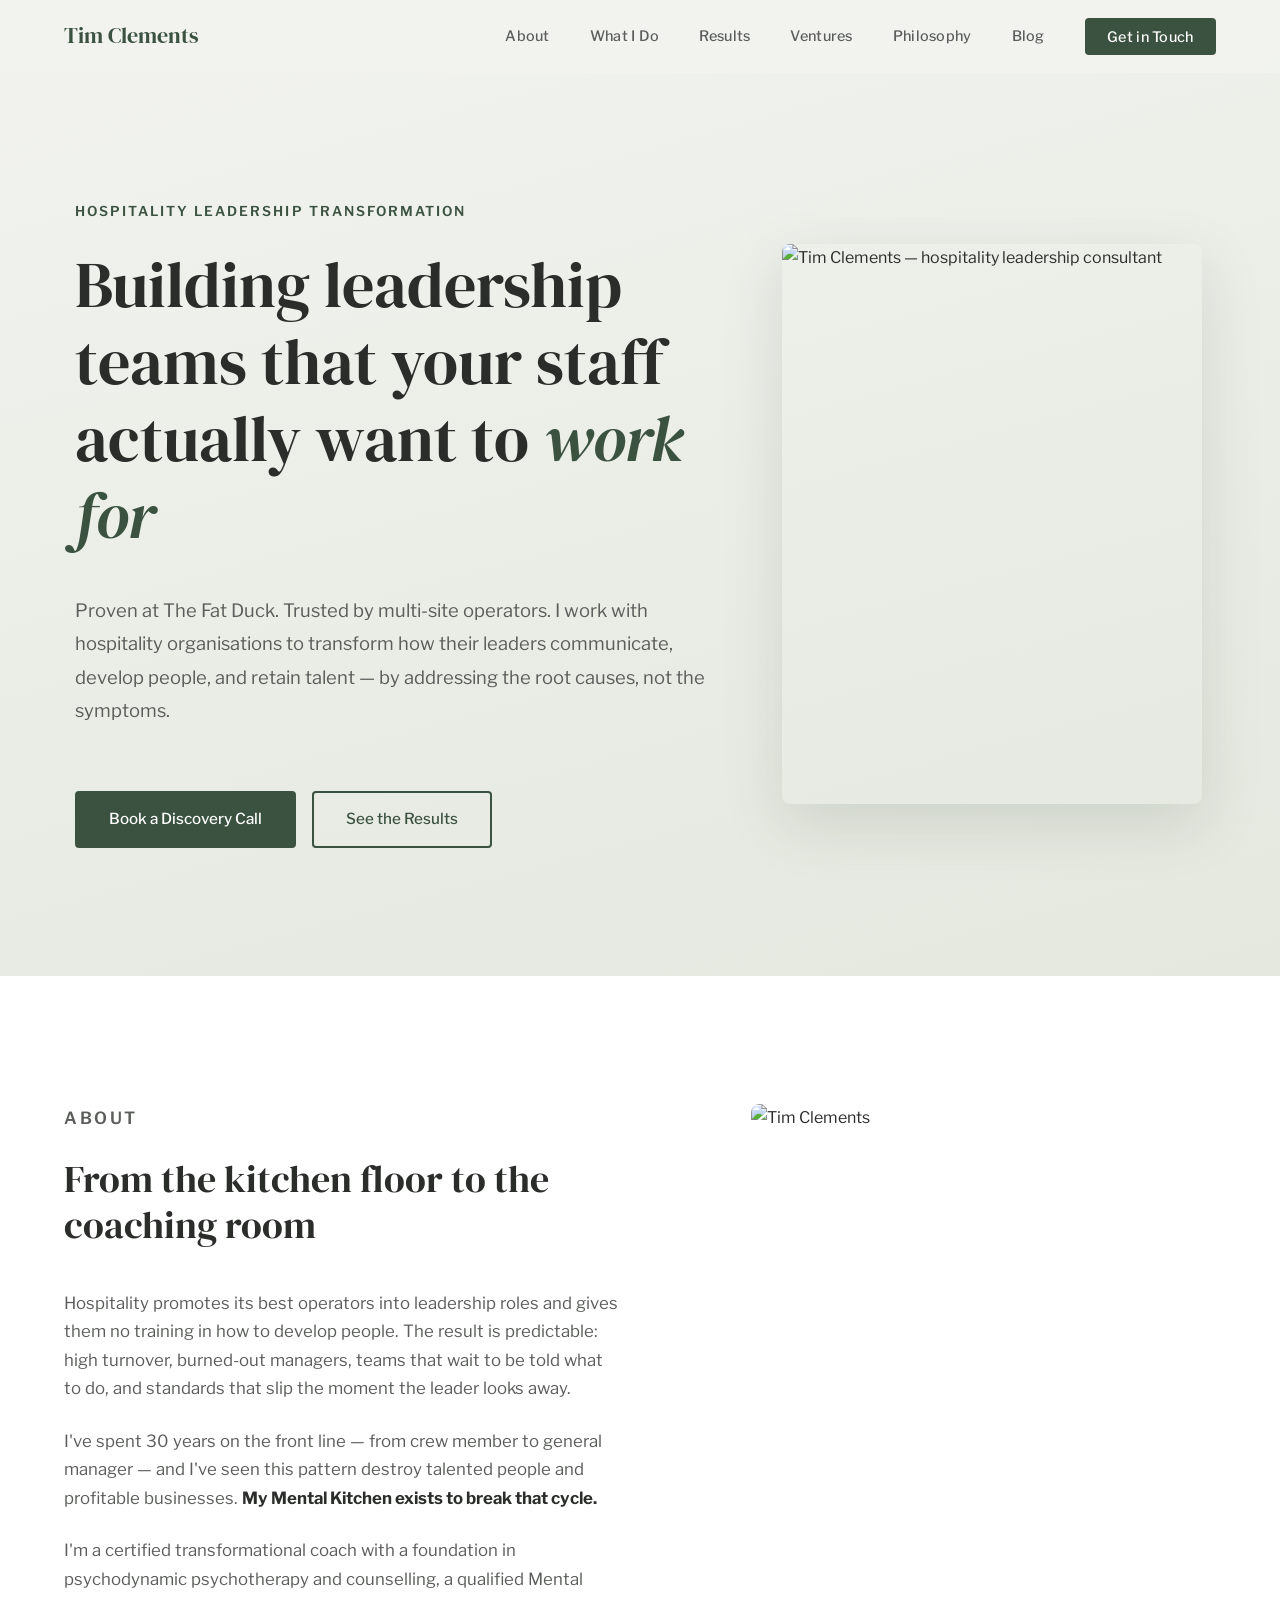
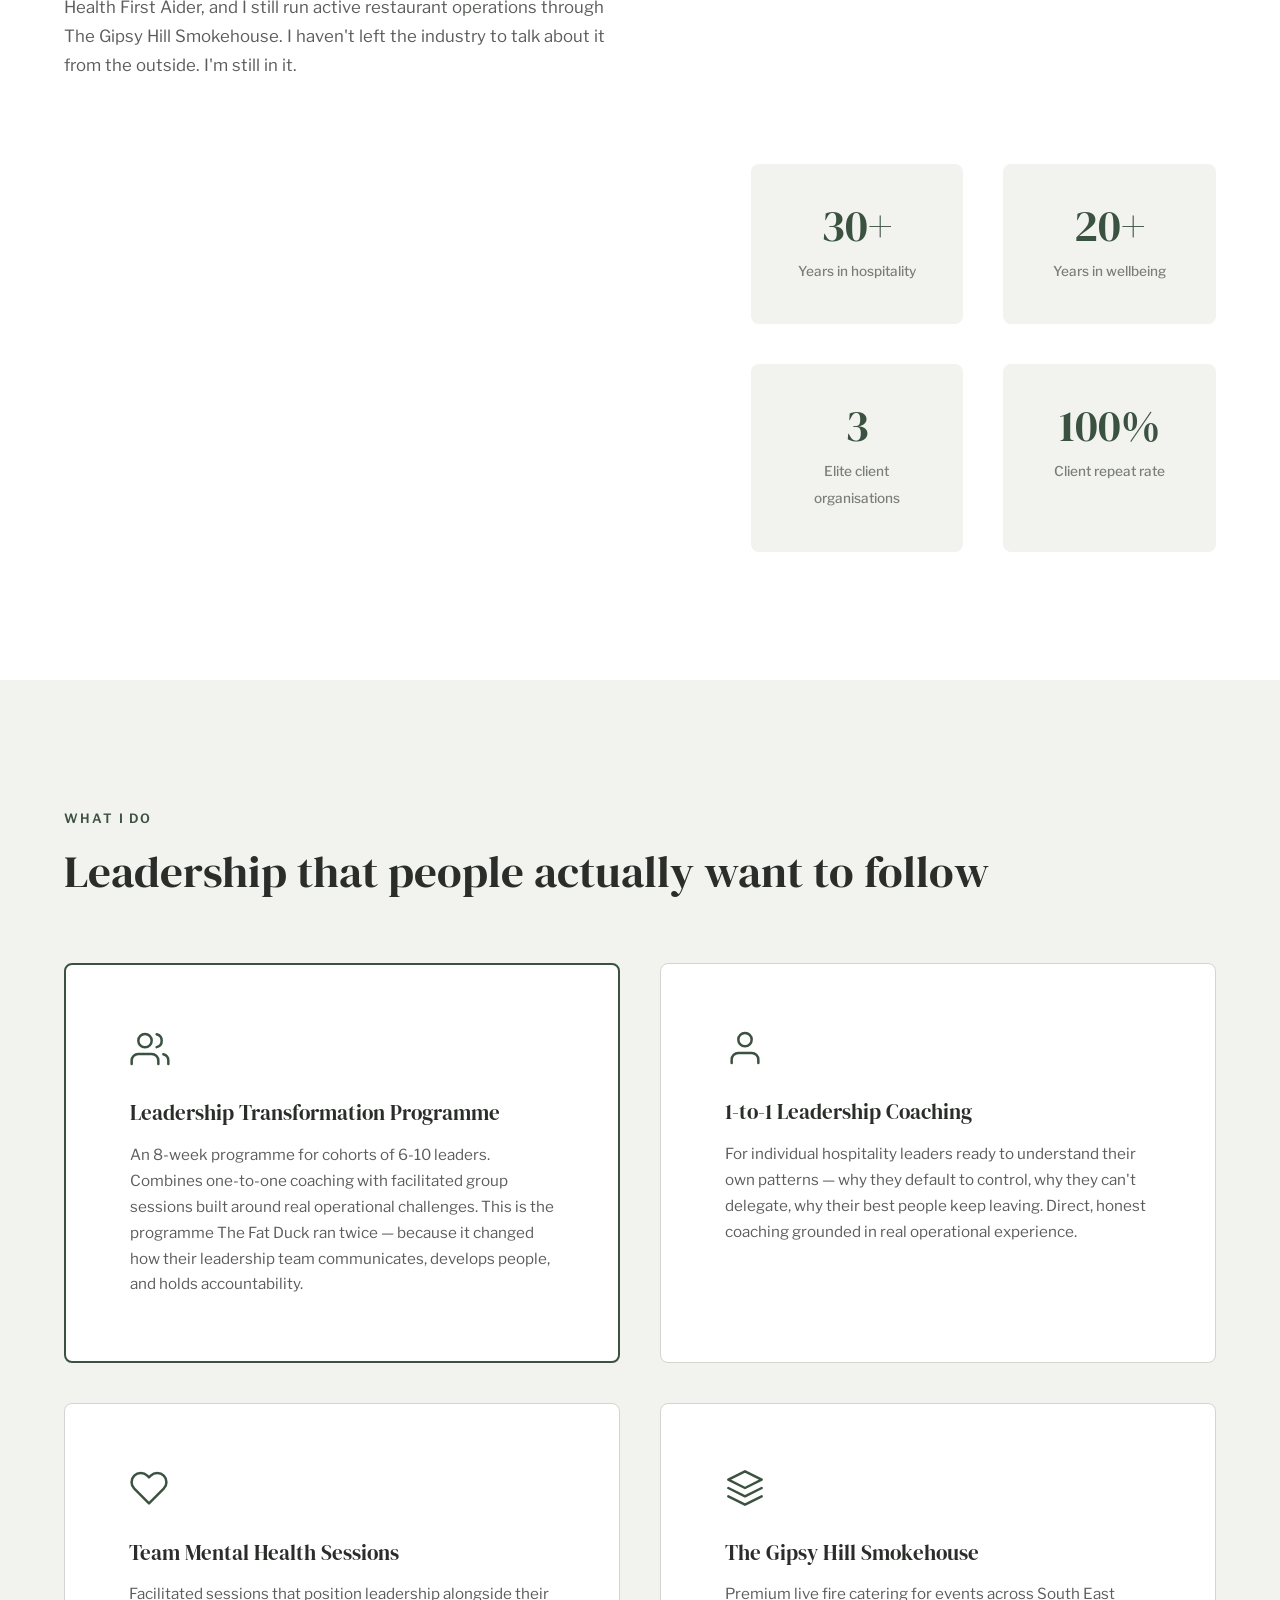
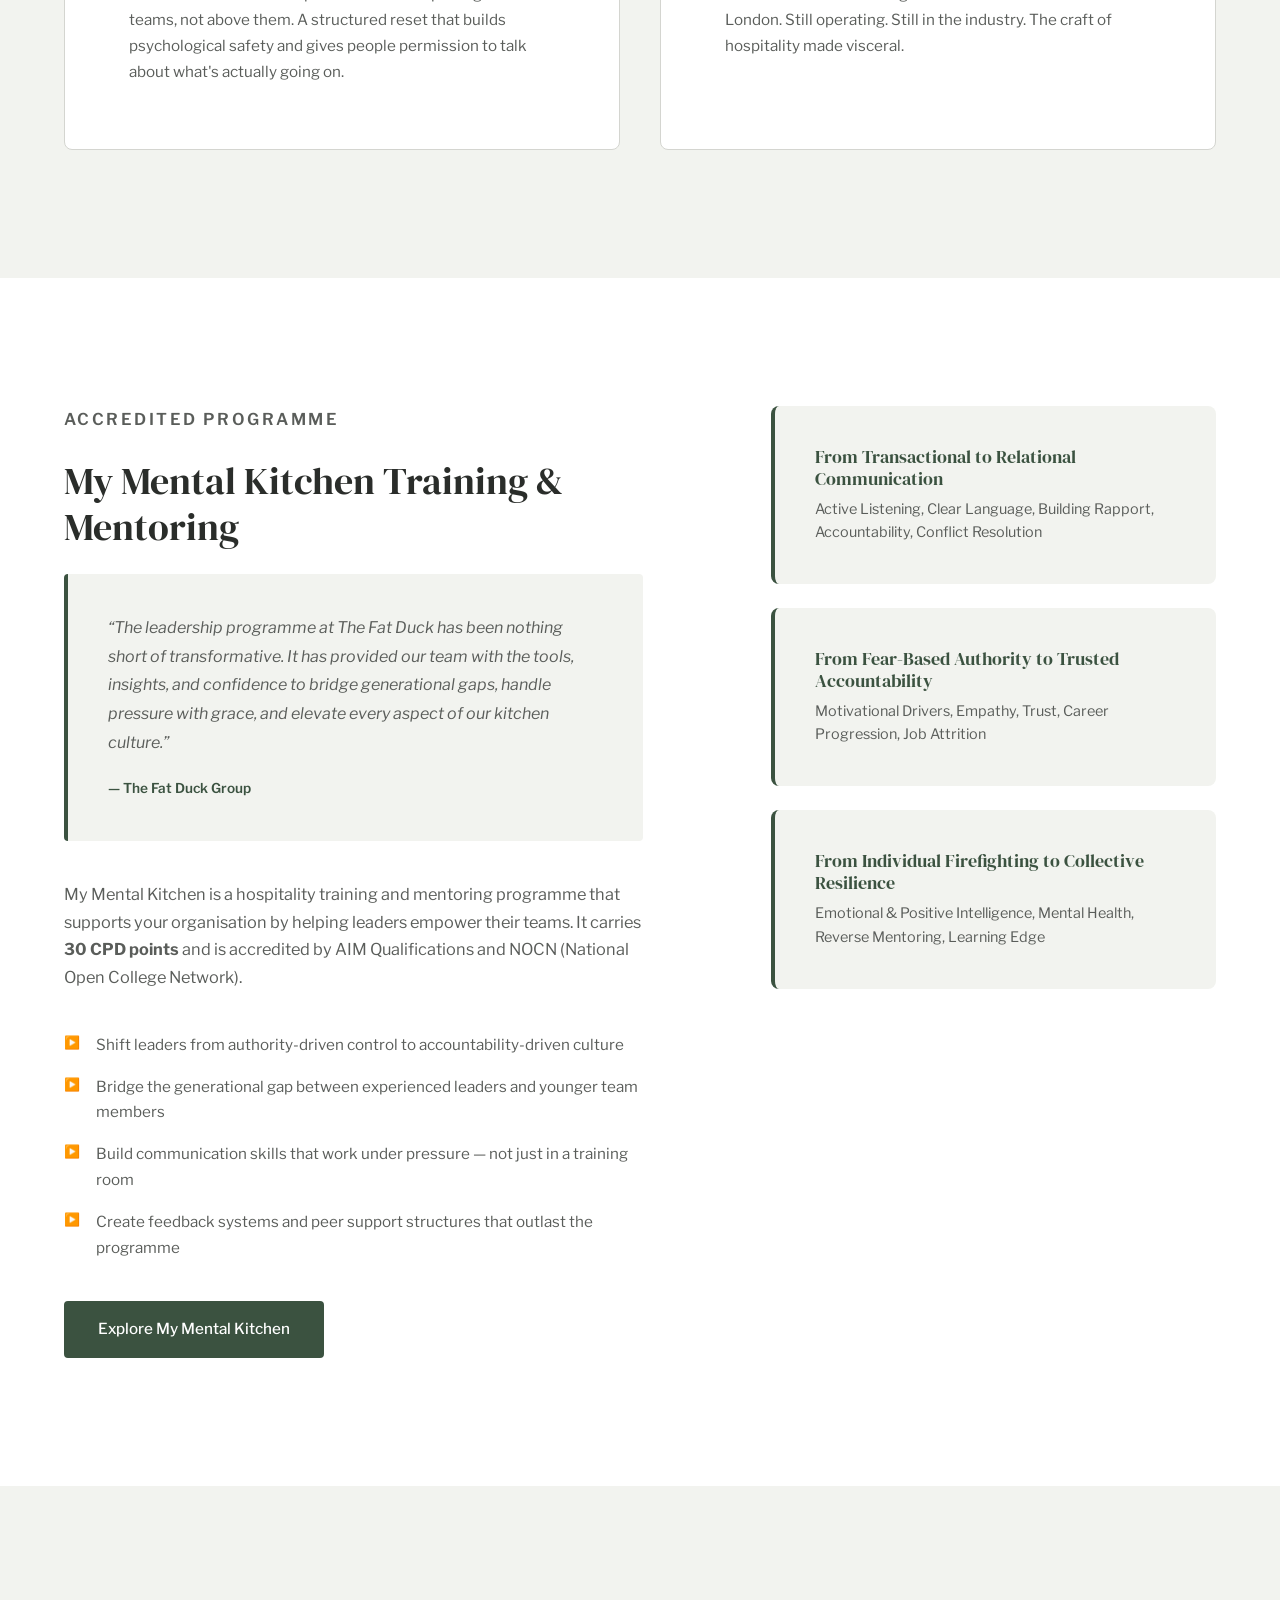
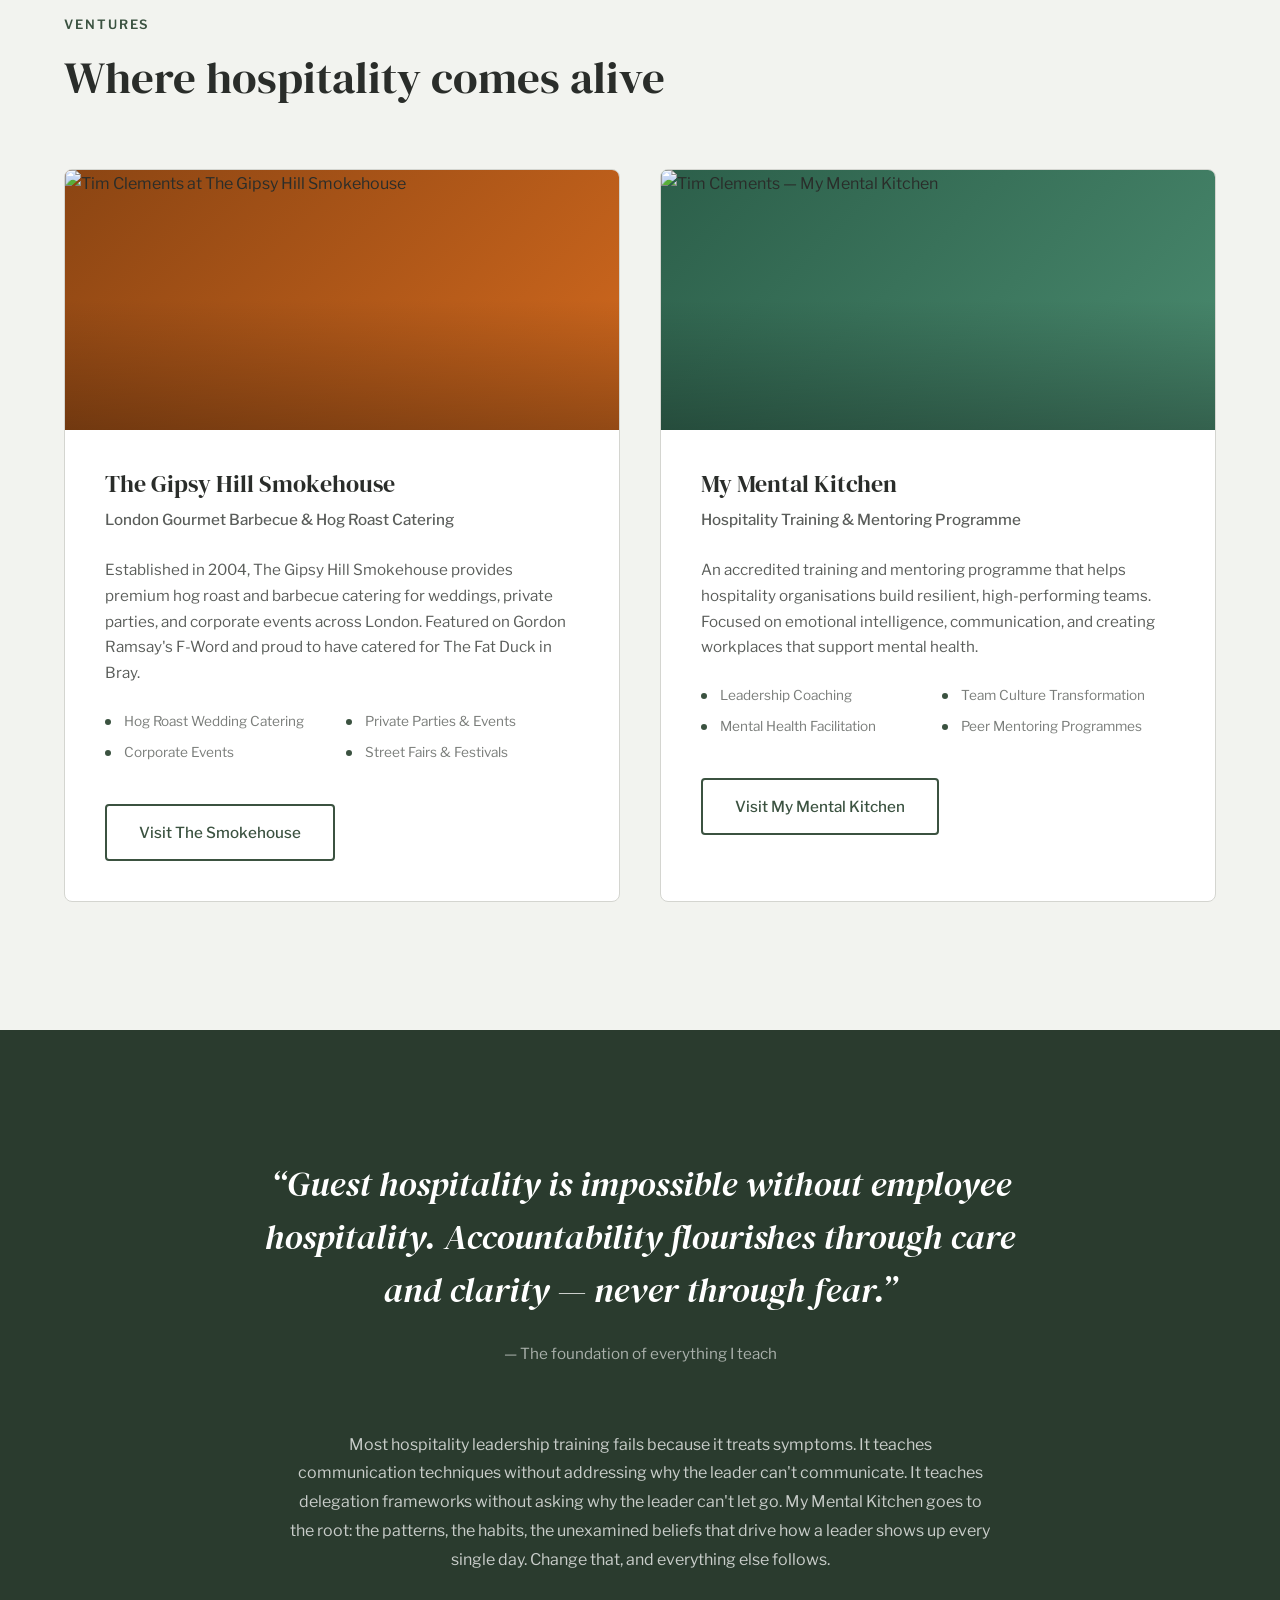
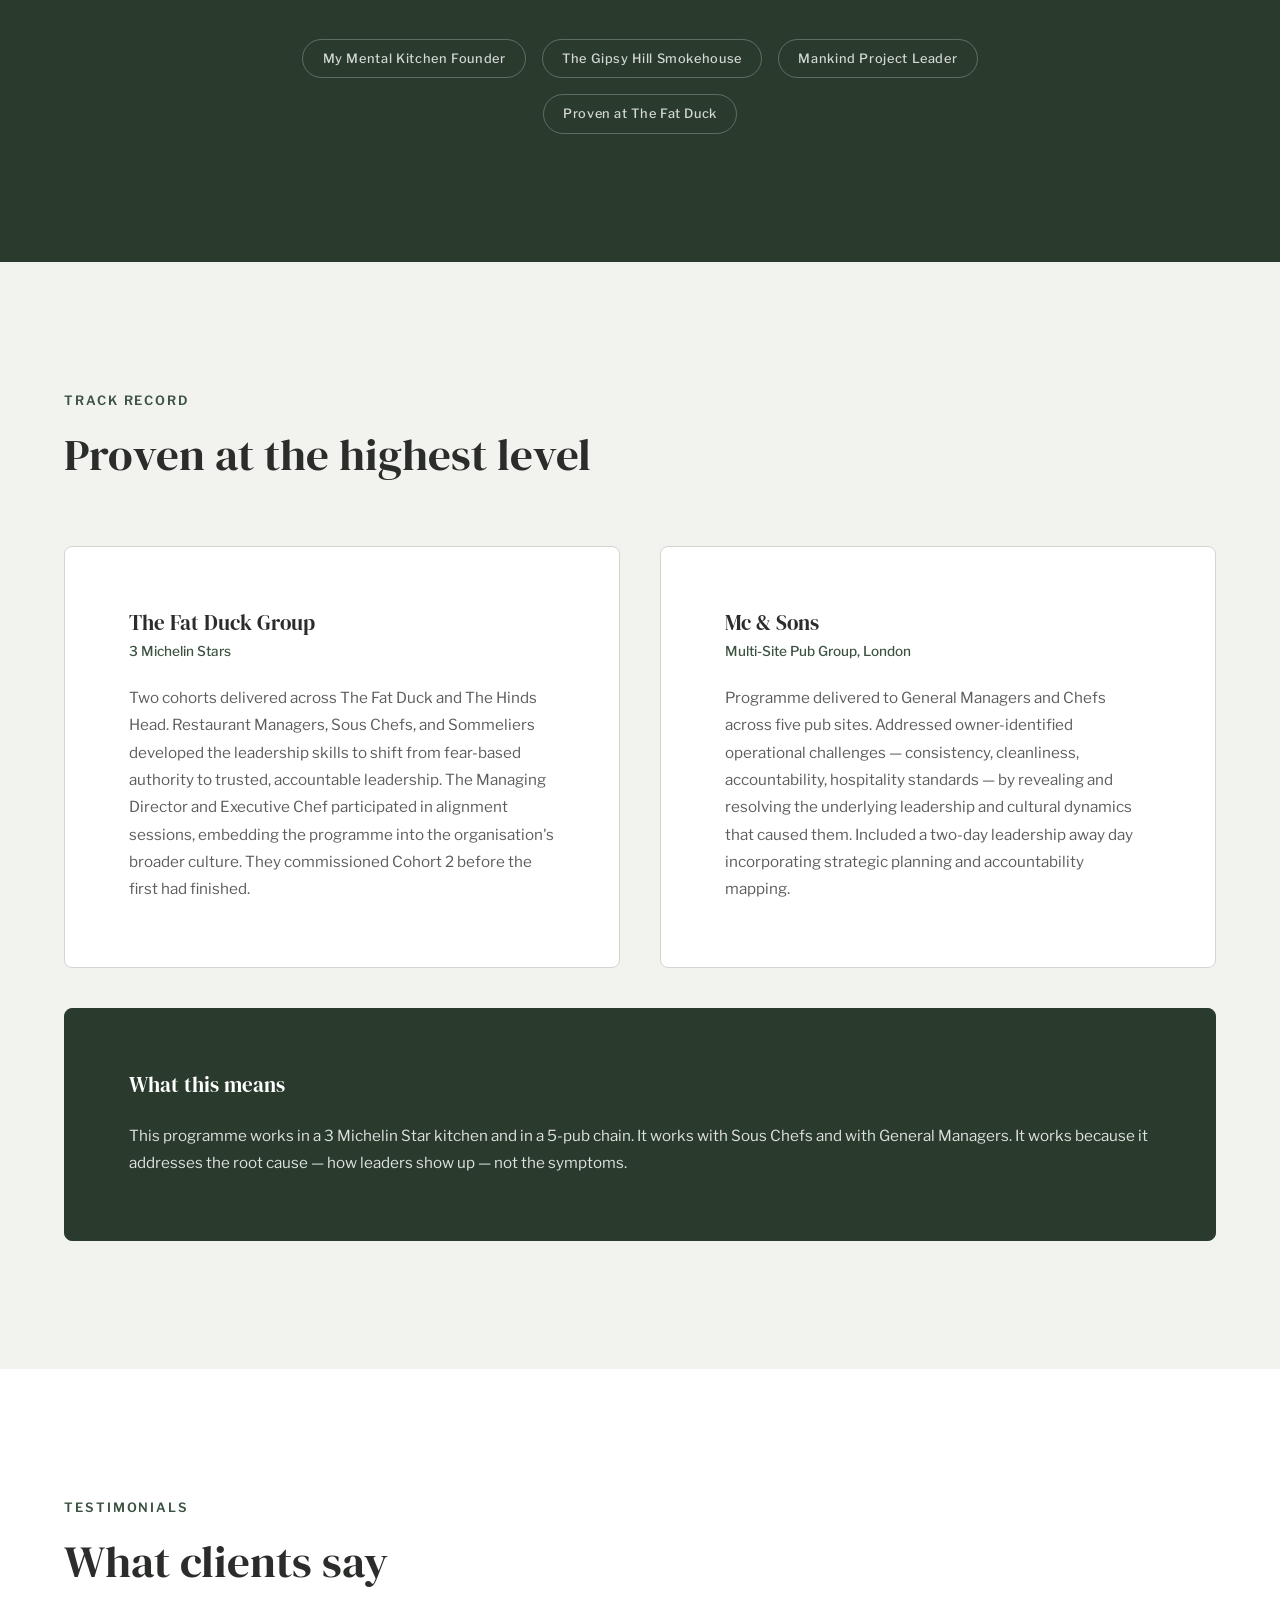
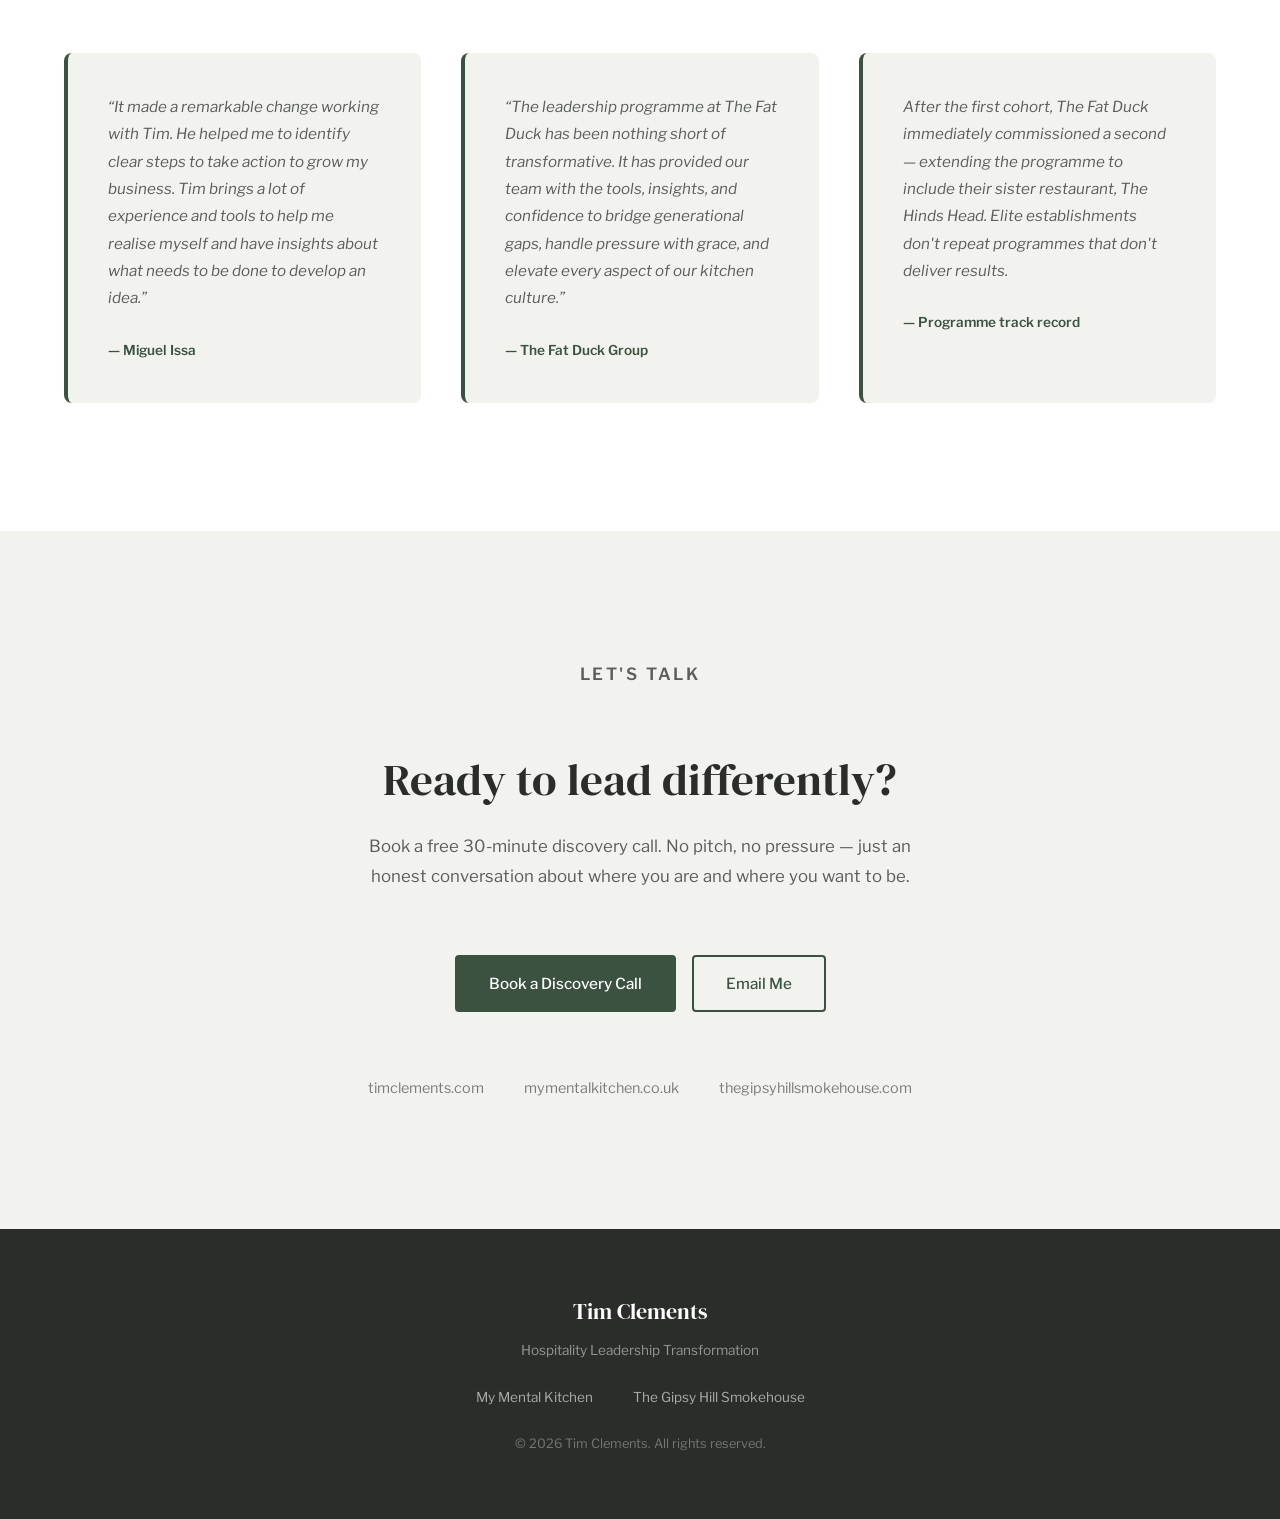
==== index.html @ 14ccbcd1 "Add image integration across hero, about, and venture sections - Hero: Split layout with Tim's chef " ====
<!DOCTYPE html>
<html lang="en">
<head>
    <meta charset="UTF-8">
    <meta name="viewport" content="width=device-width, initial-scale=1.0">
    <title>Tim Clements — Hospitality Leadership Transformation</title>
    <meta name="description" content="Hospitality leadership transformation proven at The Fat Duck (3 Michelin Stars) and multi-site pub operations. Tim Clements helps hospitality organisations build leadership teams that retain talent and elevate performance.">
    <meta property="og:title" content="Tim Clements — Hospitality Leadership Transformation">
    <meta property="og:description" content="Hospitality leadership transformation proven at The Fat Duck (3 Michelin Stars) and multi-site pub operations. Tim Clements helps hospitality organisations build leadership teams that retain talent and elevate performance.">
    <meta property="og:type" content="website">
    <link rel="preconnect" href="https://fonts.googleapis.com">
    <link rel="preconnect" href="https://fonts.gstatic.com" crossorigin>
    <link href="https://fonts.googleapis.com/css2?family=DM+Serif+Display:ital@0;1&family=Libre+Franklin:wght@300;400;500;600;700&display=swap" rel="stylesheet">
    <link rel="stylesheet" href="styles.css">
</head>
<body>

    <!-- Navigation -->
    <nav class="nav" id="nav">
        <div class="nav-container">
            <a href="#" class="nav-logo">Tim Clements</a>
            <button class="nav-toggle" id="nav-toggle" aria-label="Toggle navigation">
                <span></span>
                <span></span>
                <span></span>
            </button>
            <ul class="nav-menu" id="nav-menu">
                <li><a href="#about" class="nav-link">About</a></li>
                <li><a href="#services" class="nav-link">What I Do</a></li>
                <li><a href="#results" class="nav-link">Results</a></li>
                <li><a href="#ventures" class="nav-link">Ventures</a></li>
                <li><a href="#philosophy" class="nav-link">Philosophy</a></li>
                <li><a href="blog.html" class="nav-link">Blog</a></li>
                <li><a href="#contact" class="nav-link nav-cta">Get in Touch</a></li>
            </ul>
        </div>
    </nav>

    <!-- Hero Section -->
    <section class="hero" id="hero">
        <div class="hero-split">
            <div class="hero-container">
                <p class="hero-label">Hospitality Leadership Transformation</p>
                <h1 class="hero-title">Building leadership teams that your staff actually want to <em>work for</em></h1>
                <p class="hero-subtitle">Proven at The Fat Duck. Trusted by multi-site operators. I work with hospitality organisations to transform how their leaders communicate, develop people, and retain talent &mdash; by addressing the root causes, not the symptoms.</p>
                <div class="hero-actions">
                    <a href="https://calendly.com/timclements/30min-1" class="btn btn-primary" target="_blank" rel="noopener">Book a Discovery Call</a>
                    <a href="#results" class="btn btn-secondary">See the Results</a>
                </div>
            </div>
            <div class="hero-image">
                <img src="images/tim-chef.jpg" alt="Tim Clements — hospitality leadership consultant" loading="eager">
            </div>
        </div>
    </section>

    <!-- About Section -->
    <section class="section about" id="about">
        <div class="container">
            <div class="about-grid">
                <div class="about-content">
                    <p class="section-label">About</p>
                    <h2>From the kitchen floor to the coaching room</h2>
                    <p>Hospitality promotes its best operators into leadership roles and gives them no training in how to develop people. The result is predictable: high turnover, burned-out managers, teams that wait to be told what to do, and standards that slip the moment the leader looks away.</p>
                    <p>I've spent 30 years on the front line &mdash; from crew member to general manager &mdash; and I've seen this pattern destroy talented people and profitable businesses. <strong>My Mental Kitchen exists to break that cycle.</strong></p>
                    <p>I'm a certified transformational coach with a foundation in psychodynamic psychotherapy and counselling, a qualified Mental Health First Aider, and I still run active restaurant operations through The Gipsy Hill Smokehouse. I haven't left the industry to talk about it from the outside. I'm still in it.</p>
                </div>
                <div class="about-sidebar">
                    <div class="about-portrait">
                        <img src="images/tim-headshot-bw.jpg" alt="Tim Clements" loading="lazy">
                    </div>
                    <div class="about-stats">
                    <div class="stat">
                        <span class="stat-number">30+</span>
                        <span class="stat-label">Years in hospitality</span>
                    </div>
                    <div class="stat">
                        <span class="stat-number">20+</span>
                        <span class="stat-label">Years in wellbeing</span>
                    </div>
                    <div class="stat">
                        <span class="stat-number">3</span>
                        <span class="stat-label">Elite client organisations</span>
                    </div>
                    <div class="stat">
                        <span class="stat-number">100%</span>
                        <span class="stat-label">Client repeat rate</span>
                    </div>
                    </div>
                </div>
            </div>
        </div>
    </section>

    <!-- Services Section -->
    <section class="section services" id="services">
        <div class="container">
            <p class="section-label">What I Do</p>
            <h2 class="section-title">Leadership that people actually want to follow</h2>
            <div class="services-grid">
                <div class="service-card service-card-primary">
                    <div class="service-icon">
                        <svg width="40" height="40" viewBox="0 0 24 24" fill="none" stroke="currentColor" stroke-width="1.5" stroke-linecap="round" stroke-linejoin="round">
                            <path d="M17 21v-2a4 4 0 0 0-4-4H5a4 4 0 0 0-4 4v2"/>
                            <circle cx="9" cy="7" r="4"/>
                            <path d="M23 21v-2a4 4 0 0 0-3-3.87"/>
                            <path d="M16 3.13a4 4 0 0 1 0 7.75"/>
                        </svg>
                    </div>
                    <h3>Leadership Transformation Programme</h3>
                    <p>An 8-week programme for cohorts of 6-10 leaders. Combines one-to-one coaching with facilitated group sessions built around real operational challenges. This is the programme The Fat Duck ran twice &mdash; because it changed how their leadership team communicates, develops people, and holds accountability.</p>
                </div>
                <div class="service-card">
                    <div class="service-icon">
                        <svg width="40" height="40" viewBox="0 0 24 24" fill="none" stroke="currentColor" stroke-width="1.5" stroke-linecap="round" stroke-linejoin="round">
                            <path d="M20 21v-2a4 4 0 0 0-4-4H8a4 4 0 0 0-4 4v2"/>
                            <circle cx="12" cy="7" r="4"/>
                        </svg>
                    </div>
                    <h3>1-to-1 Leadership Coaching</h3>
                    <p>For individual hospitality leaders ready to understand their own patterns &mdash; why they default to control, why they can't delegate, why their best people keep leaving. Direct, honest coaching grounded in real operational experience.</p>
                </div>
                <a href="https://team-mental-health.mymentalkitchen.com/my-mental-kitchen" class="service-card service-card-link" target="_blank" rel="noopener">
                    <div class="service-icon">
                        <svg width="40" height="40" viewBox="0 0 24 24" fill="none" stroke="currentColor" stroke-width="1.5" stroke-linecap="round" stroke-linejoin="round">
                            <path d="M20.84 4.61a5.5 5.5 0 0 0-7.78 0L12 5.67l-1.06-1.06a5.5 5.5 0 0 0-7.78 7.78l1.06 1.06L12 21.23l7.78-7.78 1.06-1.06a5.5 5.5 0 0 0 0-7.78z"/>
                        </svg>
                    </div>
                    <h3>Team Mental Health Sessions</h3>
                    <p>Facilitated sessions that position leadership alongside their teams, not above them. A structured reset that builds psychological safety and gives people permission to talk about what's actually going on.</p>
                </a>
                <a href="https://www.thegipsyhillsmokehouse.com" class="service-card service-card-link" target="_blank" rel="noopener">
                    <div class="service-icon">
                        <svg width="40" height="40" viewBox="0 0 24 24" fill="none" stroke="currentColor" stroke-width="1.5" stroke-linecap="round" stroke-linejoin="round">
                            <path d="M12 2L2 7l10 5 10-5-10-5z"/>
                            <path d="M2 17l10 5 10-5"/>
                            <path d="M2 12l10 5 10-5"/>
                        </svg>
                    </div>
                    <h3>The Gipsy Hill Smokehouse</h3>
                    <p>Premium live fire catering for events across South East London. Still operating. Still in the industry. The craft of hospitality made visceral.</p>
                </a>
            </div>
        </div>
    </section>

    <!-- MMK Programme Section -->
    <section class="section mmk" id="mmk">
        <div class="container">
            <div class="mmk-grid">
                <div class="mmk-content">
                    <p class="section-label">Accredited Programme</p>
                    <h2>My Mental Kitchen Training &amp; Mentoring</h2>
                    <blockquote class="mmk-quote">
                        <p>&ldquo;The leadership programme at The Fat Duck has been nothing short of transformative. It has provided our team with the tools, insights, and confidence to bridge generational gaps, handle pressure with grace, and elevate every aspect of our kitchen culture.&rdquo;</p>
                        <cite>&mdash; The Fat Duck Group</cite>
                    </blockquote>
                    <p>My Mental Kitchen is a hospitality training and mentoring programme that supports your organisation by helping leaders empower their teams. It carries <strong>30 CPD points</strong> and is accredited by AIM Qualifications and NOCN (National Open College Network).</p>
                    <div class="mmk-benefits">
                        <div class="benefit">
                            <span class="benefit-icon">&#9654;&#65039;</span>
                            <p>Shift leaders from authority-driven control to accountability-driven culture</p>
                        </div>
                        <div class="benefit">
                            <span class="benefit-icon">&#9654;&#65039;</span>
                            <p>Bridge the generational gap between experienced leaders and younger team members</p>
                        </div>
                        <div class="benefit">
                            <span class="benefit-icon">&#9654;&#65039;</span>
                            <p>Build communication skills that work under pressure &mdash; not just in a training room</p>
                        </div>
                        <div class="benefit">
                            <span class="benefit-icon">&#9654;&#65039;</span>
                            <p>Create feedback systems and peer support structures that outlast the programme</p>
                        </div>
                    </div>
                    <a href="https://www.mymentalkitchen.co.uk" class="btn btn-primary" target="_blank" rel="noopener">Explore My Mental Kitchen</a>
                </div>
                <div class="mmk-pillars">
                    <div class="pillar">
                        <h4>From Transactional to Relational Communication</h4>
                        <p>Active Listening, Clear Language, Building Rapport, Accountability, Conflict Resolution</p>
                    </div>
                    <div class="pillar">
                        <h4>From Fear-Based Authority to Trusted Accountability</h4>
                        <p>Motivational Drivers, Empathy, Trust, Career Progression, Job Attrition</p>
                    </div>
                    <div class="pillar">
                        <h4>From Individual Firefighting to Collective Resilience</h4>
                        <p>Emotional &amp; Positive Intelligence, Mental Health, Reverse Mentoring, Learning Edge</p>
                    </div>
                </div>
            </div>
        </div>
    </section>

    <!-- Ventures Section -->
    <section class="section ventures" id="ventures">
        <div class="container">
            <p class="section-label">Ventures</p>
            <h2 class="section-title">Where hospitality comes alive</h2>
            <div class="ventures-grid">
                <div class="venture-card">
                    <div class="venture-image smokehouse-image">
                        <img src="images/tim-smokehouse.jpg" alt="Tim Clements at The Gipsy Hill Smokehouse" loading="lazy">
                        <div class="venture-overlay"></div>
                    </div>
                    <div class="venture-content">
                        <h3>The Gipsy Hill Smokehouse</h3>
                        <p class="venture-tagline">London Gourmet Barbecue &amp; Hog Roast Catering</p>
                        <p>Established in 2004, The Gipsy Hill Smokehouse provides premium hog roast and barbecue catering for weddings, private parties, and corporate events across London. Featured on Gordon Ramsay's F-Word and proud to have catered for The Fat Duck in Bray.</p>
                        <ul class="venture-services">
                            <li>Hog Roast Wedding Catering</li>
                            <li>Private Parties &amp; Events</li>
                            <li>Corporate Events</li>
                            <li>Street Fairs &amp; Festivals</li>
                        </ul>
                        <a href="https://www.thegipsyhillsmokehouse.com" class="btn btn-outline" target="_blank" rel="noopener">Visit The Smokehouse</a>
                    </div>
                </div>
                <div class="venture-card">
                    <div class="venture-image mmk-image">
                        <img src="images/tim-festival-bw.jpg" alt="Tim Clements — My Mental Kitchen" loading="lazy">
                        <div class="venture-overlay"></div>
                    </div>
                    <div class="venture-content">
                        <h3>My Mental Kitchen</h3>
                        <p class="venture-tagline">Hospitality Training &amp; Mentoring Programme</p>
                        <p>An accredited training and mentoring programme that helps hospitality organisations build resilient, high-performing teams. Focused on emotional intelligence, communication, and creating workplaces that support mental health.</p>
                        <ul class="venture-services">
                            <li>Leadership Coaching</li>
                            <li>Team Culture Transformation</li>
                            <li>Mental Health Facilitation</li>
                            <li>Peer Mentoring Programmes</li>
                        </ul>
                        <a href="https://www.mymentalkitchen.co.uk" class="btn btn-outline" target="_blank" rel="noopener">Visit My Mental Kitchen</a>
                    </div>
                </div>
            </div>
        </div>
    </section>

    <!-- Philosophy Section -->
    <section class="section philosophy" id="philosophy">
        <div class="container">
            <div class="philosophy-content">
                <blockquote>
                    <p>&ldquo;Guest hospitality is impossible without employee hospitality. Accountability flourishes through care and clarity &mdash; never through fear.&rdquo;</p>
                </blockquote>
                <p class="philosophy-attribution">&mdash; The foundation of everything I teach</p>
                <p class="philosophy-expanded">Most hospitality leadership training fails because it treats symptoms. It teaches communication techniques without addressing why the leader can't communicate. It teaches delegation frameworks without asking why the leader can't let go. My Mental Kitchen goes to the root: the patterns, the habits, the unexamined beliefs that drive how a leader shows up every single day. Change that, and everything else follows.</p>
                <div class="philosophy-credentials">
                    <span class="credential">My Mental Kitchen Founder</span>
                    <span class="credential">The Gipsy Hill Smokehouse</span>
                    <span class="credential">Mankind Project Leader</span>
                    <span class="credential">Proven at The Fat Duck</span>
                </div>
            </div>
        </div>
    </section>

    <!-- Proven Track Record Section -->
    <section class="section results" id="results">
        <div class="container">
            <p class="section-label">Track Record</p>
            <h2 class="section-title">Proven at the highest level</h2>
            <div class="results-grid">
                <div class="result-block">
                    <h3>The Fat Duck Group <span class="result-detail">3 Michelin Stars</span></h3>
                    <p>Two cohorts delivered across The Fat Duck and The Hinds Head. Restaurant Managers, Sous Chefs, and Sommeliers developed the leadership skills to shift from fear-based authority to trusted, accountable leadership. The Managing Director and Executive Chef participated in alignment sessions, embedding the programme into the organisation's broader culture. They commissioned Cohort 2 before the first had finished.</p>
                </div>
                <div class="result-block">
                    <h3>Mc &amp; Sons <span class="result-detail">Multi-Site Pub Group, London</span></h3>
                    <p>Programme delivered to General Managers and Chefs across five pub sites. Addressed owner-identified operational challenges &mdash; consistency, cleanliness, accountability, hospitality standards &mdash; by revealing and resolving the underlying leadership and cultural dynamics that caused them. Included a two-day leadership away day incorporating strategic planning and accountability mapping.</p>
                </div>
                <div class="result-block result-block-highlight">
                    <h3>What this means</h3>
                    <p>This programme works in a 3 Michelin Star kitchen and in a 5-pub chain. It works with Sous Chefs and with General Managers. It works because it addresses the root cause &mdash; how leaders show up &mdash; not the symptoms.</p>
                </div>
            </div>
        </div>
    </section>

    <!-- Testimonials Section -->
    <section class="section testimonials" id="testimonials">
        <div class="container">
            <p class="section-label">Testimonials</p>
            <h2 class="section-title">What clients say</h2>
            <div class="testimonials-grid">
                <div class="testimonial-card">
                    <p>&ldquo;It made a remarkable change working with Tim. He helped me to identify clear steps to take action to grow my business. Tim brings a lot of experience and tools to help me realise myself and have insights about what needs to be done to develop an idea.&rdquo;</p>
                    <cite>&mdash; Miguel Issa</cite>
                </div>
                <div class="testimonial-card">
                    <p>&ldquo;The leadership programme at The Fat Duck has been nothing short of transformative. It has provided our team with the tools, insights, and confidence to bridge generational gaps, handle pressure with grace, and elevate every aspect of our kitchen culture.&rdquo;</p>
                    <cite>&mdash; The Fat Duck Group</cite>
                </div>
                <div class="testimonial-card testimonial-proof">
                    <p>After the first cohort, The Fat Duck immediately commissioned a second &mdash; extending the programme to include their sister restaurant, The Hinds Head. Elite establishments don't repeat programmes that don't deliver results.</p>
                    <cite>&mdash; Programme track record</cite>
                </div>
            </div>
        </div>
    </section>

    <!-- Contact Section -->
    <section class="section contact" id="contact">
        <div class="container">
            <div class="contact-content">
                <p class="section-label">Let's Talk</p>
                <h2>Ready to lead differently?</h2>
                <p>Book a free 30-minute discovery call. No pitch, no pressure &mdash; just an honest conversation about where you are and where you want to be.</p>
                <div class="contact-actions">
                    <a href="https://calendly.com/timclements/30min-1" class="btn btn-primary" target="_blank" rel="noopener">Book a Discovery Call</a>
                    <a href="mailto:tim@timclements.com" class="btn btn-secondary">Email Me</a>
                </div>
                <div class="contact-links">
                    <a href="https://www.timclements.com" target="_blank" rel="noopener">timclements.com</a>
                    <a href="https://www.mymentalkitchen.co.uk" target="_blank" rel="noopener">mymentalkitchen.co.uk</a>
                    <a href="https://www.thegipsyhillsmokehouse.com" target="_blank" rel="noopener">thegipsyhillsmokehouse.com</a>
                </div>
            </div>
        </div>
    </section>

    <!-- Footer -->
    <footer class="footer">
        <div class="container">
            <div class="footer-content">
                <p class="footer-logo">Tim Clements</p>
                <p class="footer-tagline">Hospitality Leadership Transformation</p>
                <div class="footer-links">
                    <a href="https://www.mymentalkitchen.co.uk" target="_blank" rel="noopener">My Mental Kitchen</a>
                    <a href="https://www.thegipsyhillsmokehouse.com" target="_blank" rel="noopener">The Gipsy Hill Smokehouse</a>
                </div>
                <p class="footer-copy">&copy; 2026 Tim Clements. All rights reserved.</p>
            </div>
        </div>
    </footer>

    <script src="script.js"></script>
</body>
</html>
---- styles.css ----
/* ==========================================
   Tim Clements Portfolio — Styles
   ========================================== */

/* --- Reset & Base --- */
*, *::before, *::after {
    margin: 0;
    padding: 0;
    box-sizing: border-box;
}

:root {
    --color-primary: #3B5240;
    --color-primary-light: #4A6650;
    --color-primary-dark: #2A3B2E;
    --color-accent: #C8956C;
    --color-bg: #F2F3EF;
    --color-bg-alt: #E8E9E4;
    --color-bg-dark: #2A2D2A;
    --color-text: #2A2D2A;
    --color-text-light: #5A5D5A;
    --color-text-muted: #7A7D7A;
    --color-white: #FFFFFF;
    --color-border: #D4D5D0;

    --font-heading: 'DM Serif Display', serif;
    --font-body: 'Libre Franklin', sans-serif;

    --space-xs: 0.5rem;
    --space-sm: 1rem;
    --space-md: 1.5rem;
    --space-lg: 2.5rem;
    --space-xl: 4rem;
    --space-2xl: 6rem;
    --space-3xl: 8rem;

    --radius: 4px;
    --radius-lg: 8px;
    --transition: 0.3s ease;
}

html {
    scroll-behavior: smooth;
    font-size: 16px;
}

body {
    font-family: var(--font-body);
    color: var(--color-text);
    background-color: var(--color-bg);
    line-height: 1.7;
    -webkit-font-smoothing: antialiased;
    -moz-osx-font-smoothing: grayscale;
}

h1, h2, h3, h4 {
    font-family: var(--font-heading);
    font-weight: 400;
    line-height: 1.2;
}

a {
    color: var(--color-primary);
    text-decoration: none;
    transition: color var(--transition);
}

a:hover {
    color: var(--color-primary-light);
}

img {
    max-width: 100%;
    height: auto;
}

.container {
    max-width: 1200px;
    margin: 0 auto;
    padding: 0 var(--space-md);
}

/* --- Navigation --- */
.nav {
    position: fixed;
    top: 0;
    left: 0;
    right: 0;
    z-index: 1000;
    background: rgba(242, 243, 239, 0.95);
    backdrop-filter: blur(10px);
    border-bottom: 1px solid transparent;
    transition: all var(--transition);
}

.nav.scrolled {
    border-bottom-color: var(--color-border);
    box-shadow: 0 1px 10px rgba(0, 0, 0, 0.05);
}

.nav-container {
    max-width: 1200px;
    margin: 0 auto;
    padding: 0 var(--space-md);
    display: flex;
    align-items: center;
    justify-content: space-between;
    height: 72px;
}

.nav-logo {
    font-family: var(--font-heading);
    font-size: 1.35rem;
    color: var(--color-primary);
    text-decoration: none;
}

.nav-menu {
    display: flex;
    list-style: none;
    align-items: center;
    gap: var(--space-lg);
}

.nav-link {
    font-size: 0.9rem;
    font-weight: 500;
    color: var(--color-text-light);
    text-decoration: none;
    letter-spacing: 0.02em;
    transition: color var(--transition);
}

.nav-link:hover {
    color: var(--color-primary);
}

.nav-cta {
    background: var(--color-primary);
    color: var(--color-white) !important;
    padding: 0.6rem 1.4rem;
    border-radius: var(--radius);
    transition: background var(--transition);
}

.nav-cta:hover {
    background: var(--color-primary-light);
    color: var(--color-white) !important;
}

.nav-toggle {
    display: none;
    background: none;
    border: none;
    cursor: pointer;
    padding: 0.5rem;
    flex-direction: column;
    gap: 5px;
}

.nav-toggle span {
    display: block;
    width: 24px;
    height: 2px;
    background: var(--color-text);
    transition: all var(--transition);
}

/* --- Buttons --- */
.btn {
    display: inline-block;
    padding: 0.85rem 2rem;
    font-family: var(--font-body);
    font-size: 0.95rem;
    font-weight: 500;
    border-radius: var(--radius);
    text-decoration: none;
    transition: all var(--transition);
    cursor: pointer;
    border: 2px solid transparent;
}

.btn-primary {
    background: var(--color-primary);
    color: var(--color-white);
    border-color: var(--color-primary);
}

.btn-primary:hover {
    background: var(--color-primary-light);
    border-color: var(--color-primary-light);
    color: var(--color-white);
}

.btn-secondary {
    background: transparent;
    color: var(--color-primary);
    border-color: var(--color-primary);
}

.btn-secondary:hover {
    background: var(--color-primary);
    color: var(--color-white);
}

.btn-outline {
    background: transparent;
    color: var(--color-primary);
    border-color: var(--color-primary);
}

.btn-outline:hover {
    background: var(--color-primary);
    color: var(--color-white);
}

/* --- Hero --- */
.hero {
    min-height: 100vh;
    display: flex;
    align-items: center;
    padding-top: 72px;
    background: linear-gradient(165deg, var(--color-bg) 0%, #e4e8df 100%);
}

.hero-split {
    display: grid;
    grid-template-columns: 1.2fr 0.8fr;
    align-items: center;
    max-width: 1200px;
    margin: 0 auto;
    padding: 0 var(--space-md);
    gap: var(--space-xl);
    min-height: calc(100vh - 72px);
}

.hero-container {
    max-width: 640px;
    padding: var(--space-3xl) 0;
    text-align: left;
}

.hero-image {
    display: flex;
    align-items: center;
    justify-content: center;
}

.hero-image img {
    width: 100%;
    max-width: 420px;
    border-radius: var(--radius-lg);
    box-shadow: 0 20px 60px rgba(59, 82, 64, 0.15);
    object-fit: cover;
    aspect-ratio: 3 / 4;
}

.hero-label {
    font-size: 0.85rem;
    font-weight: 600;
    letter-spacing: 0.15em;
    text-transform: uppercase;
    color: var(--color-primary);
    margin-bottom: var(--space-md);
}

.hero-title {
    font-size: clamp(2.5rem, 5vw, 4.2rem);
    color: var(--color-text);
    margin-bottom: var(--space-lg);
}

.hero-title em {
    font-style: italic;
    color: var(--color-primary);
}

.hero-subtitle {
    font-size: 1.15rem;
    color: var(--color-text-light);
    line-height: 1.8;
    max-width: 640px;
    margin: 0 0 var(--space-xl);
}

.hero-actions {
    display: flex;
    gap: var(--space-sm);
    flex-wrap: wrap;
}

/* --- Sections --- */
.section {
    padding: var(--space-3xl) 0;
}

.section-label {
    font-size: 0.8rem;
    font-weight: 600;
    letter-spacing: 0.15em;
    text-transform: uppercase;
    color: var(--color-primary);
    margin-bottom: var(--space-sm);
}

.section-title {
    font-size: clamp(1.8rem, 3.5vw, 2.8rem);
    margin-bottom: var(--space-xl);
}

/* --- About --- */
.about {
    background: var(--color-white);
}

.about-grid {
    display: grid;
    grid-template-columns: 1.2fr 1fr;
    gap: var(--space-3xl);
    align-items: start;
}

.about-content h2 {
    font-size: clamp(1.8rem, 3vw, 2.5rem);
    margin-bottom: var(--space-lg);
}

.about-content p {
    margin-bottom: var(--space-md);
    color: var(--color-text-light);
    font-size: 1.05rem;
}

.about-content strong {
    color: var(--color-text);
}

.about-sidebar {
    display: flex;
    flex-direction: column;
    gap: var(--space-lg);
}

.about-portrait {
    border-radius: var(--radius-lg);
    overflow: hidden;
}

.about-portrait img {
    width: 100%;
    display: block;
    border-radius: var(--radius-lg);
    aspect-ratio: 3 / 4;
    object-fit: cover;
    object-position: center top;
}

.about-stats {
    display: grid;
    grid-template-columns: 1fr 1fr;
    gap: var(--space-lg);
}

.stat {
    text-align: center;
    padding: var(--space-lg);
    background: var(--color-bg);
    border-radius: var(--radius-lg);
}

.stat-number {
    display: block;
    font-family: var(--font-heading);
    font-size: 2.8rem;
    color: var(--color-primary);
    line-height: 1;
    margin-bottom: var(--space-xs);
}

.stat-label {
    font-size: 0.85rem;
    color: var(--color-text-muted);
    font-weight: 500;
}

/* --- Services --- */
.services {
    background: var(--color-bg);
}

.services-grid {
    display: grid;
    grid-template-columns: repeat(2, 1fr);
    gap: var(--space-lg);
}

.service-card {
    background: var(--color-white);
    padding: var(--space-xl);
    border-radius: var(--radius-lg);
    border: 1px solid var(--color-border);
    transition: all var(--transition);
}

.service-card:hover {
    border-color: var(--color-primary);
    transform: translateY(-2px);
    box-shadow: 0 8px 30px rgba(59, 82, 64, 0.08);
}

.service-icon {
    color: var(--color-primary);
    margin-bottom: var(--space-md);
}

.service-card h3 {
    font-size: 1.3rem;
    margin-bottom: var(--space-sm);
}

.service-card p {
    color: var(--color-text-light);
    font-size: 0.95rem;
    line-height: 1.7;
}

a.service-card-link {
    text-decoration: none;
    color: inherit;
}

a.service-card-link:hover {
    color: inherit;
}

/* --- MMK Section --- */
.mmk {
    background: var(--color-white);
}

.mmk-grid {
    display: grid;
    grid-template-columns: 1.3fr 1fr;
    gap: var(--space-3xl);
    align-items: start;
}

.mmk-content h2 {
    font-size: clamp(1.8rem, 3vw, 2.5rem);
    margin-bottom: var(--space-md);
}

.mmk-intro {
    font-style: italic;
    color: var(--color-primary);
    font-size: 1.1rem;
    margin-bottom: var(--space-md);
}

.mmk-content > p {
    color: var(--color-text-light);
    font-size: 1.02rem;
    margin-bottom: var(--space-md);
}

.mmk-benefits {
    margin: var(--space-lg) 0;
    display: flex;
    flex-direction: column;
    gap: var(--space-sm);
}

.benefit {
    display: flex;
    align-items: flex-start;
    gap: var(--space-sm);
}

.benefit-icon {
    flex-shrink: 0;
    font-size: 0.8rem;
}

.benefit p {
    color: var(--color-text-light);
    font-size: 0.95rem;
}

.mmk-pillars {
    display: flex;
    flex-direction: column;
    gap: var(--space-md);
}

.pillar {
    background: var(--color-bg);
    padding: var(--space-lg);
    border-radius: var(--radius-lg);
    border-left: 4px solid var(--color-primary);
}

.pillar h4 {
    font-size: 1.15rem;
    margin-bottom: var(--space-xs);
    color: var(--color-primary);
}

.pillar p {
    font-size: 0.9rem;
    color: var(--color-text-light);
    line-height: 1.6;
}

/* --- Ventures --- */
.ventures {
    background: var(--color-bg);
}

.ventures-grid {
    display: grid;
    grid-template-columns: repeat(2, 1fr);
    gap: var(--space-lg);
}

.venture-card {
    background: var(--color-white);
    border-radius: var(--radius-lg);
    overflow: hidden;
    border: 1px solid var(--color-border);
    transition: all var(--transition);
}

.venture-card:hover {
    box-shadow: 0 12px 40px rgba(59, 82, 64, 0.1);
    transform: translateY(-3px);
}

.venture-image {
    height: 260px;
    position: relative;
    overflow: hidden;
}

.venture-image img {
    width: 100%;
    height: 100%;
    object-fit: cover;
    display: block;
}

.smokehouse-image {
    background: linear-gradient(135deg, #8B4513, #D2691E);
}

.mmk-image {
    background: linear-gradient(135deg, #2C5F4A, #4A8B6F);
}

.venture-overlay {
    position: absolute;
    inset: 0;
    background: linear-gradient(to bottom, transparent 50%, rgba(0,0,0,0.3));
}

.venture-content {
    padding: var(--space-lg);
}

.venture-content h3 {
    font-size: 1.5rem;
    margin-bottom: var(--space-xs);
}

.venture-tagline {
    font-size: 0.9rem;
    color: var(--color-primary);
    font-weight: 500;
    margin-bottom: var(--space-md);
}

.venture-content > p {
    color: var(--color-text-light);
    font-size: 0.95rem;
    margin-bottom: var(--space-md);
    line-height: 1.7;
}

.venture-services {
    list-style: none;
    margin-bottom: var(--space-lg);
    display: grid;
    grid-template-columns: 1fr 1fr;
    gap: var(--space-xs);
}

.venture-services li {
    font-size: 0.85rem;
    color: var(--color-text-muted);
    padding-left: 1.2rem;
    position: relative;
}

.venture-services li::before {
    content: '';
    position: absolute;
    left: 0;
    top: 0.55rem;
    width: 6px;
    height: 6px;
    border-radius: 50%;
    background: var(--color-primary);
}

/* --- Philosophy --- */
.philosophy {
    background: var(--color-primary-dark);
    color: var(--color-white);
}

.philosophy-content {
    text-align: center;
    max-width: 800px;
    margin: 0 auto;
}

.philosophy blockquote p {
    font-family: var(--font-heading);
    font-size: clamp(1.5rem, 3vw, 2.2rem);
    font-style: italic;
    line-height: 1.5;
    color: var(--color-white);
    margin-bottom: var(--space-md);
}

.philosophy-attribution {
    font-size: 0.95rem;
    color: rgba(255, 255, 255, 0.6);
    margin-bottom: var(--space-xl);
}

.philosophy-credentials {
    display: flex;
    justify-content: center;
    flex-wrap: wrap;
    gap: var(--space-sm);
}

.credential {
    font-size: 0.8rem;
    font-weight: 500;
    letter-spacing: 0.05em;
    padding: 0.5rem 1.2rem;
    border: 1px solid rgba(255, 255, 255, 0.25);
    border-radius: 100px;
    color: rgba(255, 255, 255, 0.8);
}

/* --- Results / Proven Track Record --- */
.results {
    background: var(--color-bg);
}

.results-grid {
    display: grid;
    grid-template-columns: repeat(2, 1fr);
    gap: var(--space-lg);
}

.result-block {
    background: var(--color-white);
    padding: var(--space-xl);
    border-radius: var(--radius-lg);
    border: 1px solid var(--color-border);
}

.result-block h3 {
    font-size: 1.3rem;
    margin-bottom: var(--space-md);
}

.result-detail {
    font-family: var(--font-body);
    font-size: 0.85rem;
    font-weight: 500;
    color: var(--color-primary);
    display: block;
    margin-top: var(--space-xs);
}

.result-block p {
    color: var(--color-text-light);
    font-size: 0.95rem;
    line-height: 1.8;
}

.result-block-highlight {
    grid-column: 1 / -1;
    background: var(--color-primary-dark);
    color: var(--color-white);
    border-color: var(--color-primary-dark);
}

.result-block-highlight h3 {
    color: var(--color-white);
}

.result-block-highlight p {
    color: rgba(255, 255, 255, 0.85);
}

/* --- Service card primary --- */
.service-card-primary {
    border-color: var(--color-primary);
    border-width: 2px;
}

/* --- MMK Quote --- */
.mmk-quote {
    margin-bottom: var(--space-lg);
    padding: var(--space-lg);
    background: var(--color-bg);
    border-left: 4px solid var(--color-primary);
    border-radius: var(--radius);
}

.mmk-quote p {
    font-style: italic;
    font-size: 1rem;
    color: var(--color-text-light);
    line-height: 1.8;
    margin-bottom: var(--space-sm);
}

.mmk-quote cite {
    font-size: 0.85rem;
    font-weight: 600;
    font-style: normal;
    color: var(--color-primary);
}

/* --- Philosophy expanded --- */
.philosophy-expanded {
    font-size: 1rem;
    color: rgba(255, 255, 255, 0.75);
    line-height: 1.8;
    max-width: 700px;
    margin: 0 auto var(--space-xl);
}

/* --- Testimonial proof point --- */
.testimonial-proof p {
    font-style: normal;
}

/* --- Testimonials --- */
.testimonials {
    background: var(--color-white);
}

.testimonials-grid {
    display: grid;
    grid-template-columns: repeat(3, 1fr);
    gap: var(--space-lg);
}

.testimonial-card {
    padding: var(--space-lg);
    background: var(--color-bg);
    border-radius: var(--radius-lg);
    border-left: 4px solid var(--color-primary);
}

.testimonial-card p {
    font-size: 0.95rem;
    color: var(--color-text-light);
    line-height: 1.8;
    margin-bottom: var(--space-md);
    font-style: italic;
}

.testimonial-card cite {
    font-size: 0.85rem;
    font-weight: 600;
    font-style: normal;
    color: var(--color-primary);
}

/* --- Contact --- */
.contact {
    background: var(--color-bg);
}

.contact-content {
    text-align: center;
    max-width: 600px;
    margin: 0 auto;
}

.contact-content h2 {
    font-size: clamp(1.8rem, 3.5vw, 2.8rem);
    margin-bottom: var(--space-md);
}

.contact-content > p {
    font-size: 1.05rem;
    color: var(--color-text-light);
    margin-bottom: var(--space-xl);
    line-height: 1.8;
}

.contact-actions {
    display: flex;
    gap: var(--space-sm);
    justify-content: center;
    flex-wrap: wrap;
    margin-bottom: var(--space-xl);
}

.contact-links {
    display: flex;
    gap: var(--space-lg);
    justify-content: center;
    flex-wrap: wrap;
}

.contact-links a {
    font-size: 0.9rem;
    color: var(--color-text-muted);
    text-decoration: none;
    transition: color var(--transition);
}

.contact-links a:hover {
    color: var(--color-primary);
}

/* --- Footer --- */
.footer {
    background: var(--color-bg-dark);
    color: rgba(255, 255, 255, 0.7);
    padding: var(--space-xl) 0;
}

.footer-content {
    text-align: center;
}

.footer-logo {
    font-family: var(--font-heading);
    font-size: 1.4rem;
    color: var(--color-white);
    margin-bottom: var(--space-xs);
}

.footer-tagline {
    font-size: 0.85rem;
    color: rgba(255, 255, 255, 0.5);
    margin-bottom: var(--space-md);
}

.footer-links {
    display: flex;
    gap: var(--space-lg);
    justify-content: center;
    margin-bottom: var(--space-md);
}

.footer-links a {
    font-size: 0.85rem;
    color: rgba(255, 255, 255, 0.6);
    text-decoration: none;
    transition: color var(--transition);
}

.footer-links a:hover {
    color: var(--color-white);
}

.footer-copy {
    font-size: 0.8rem;
    color: rgba(255, 255, 255, 0.35);
}

/* --- Responsive --- */
@media (max-width: 1024px) {
    .hero-split {
        grid-template-columns: 1fr;
        text-align: center;
    }

    .hero-container {
        text-align: center;
        max-width: 800px;
        margin: 0 auto;
    }

    .hero-subtitle {
        margin: 0 auto var(--space-xl);
    }

    .hero-actions {
        justify-content: center;
    }

    .hero-image {
        order: -1;
    }

    .hero-image img {
        max-width: 280px;
        aspect-ratio: 1;
        border-radius: 50%;
        object-position: center top;
    }

    .about-grid,
    .mmk-grid {
        grid-template-columns: 1fr;
        gap: var(--space-xl);
    }

    .services-grid,
    .ventures-grid {
        grid-template-columns: 1fr;
    }

    .testimonials-grid {
        grid-template-columns: 1fr;
    }

    .results-grid {
        grid-template-columns: 1fr;
    }

    .result-block-highlight {
        grid-column: auto;
    }
}

@media (max-width: 768px) {
    .nav-toggle {
        display: flex;
    }

    .nav-menu {
        display: none;
        position: absolute;
        top: 72px;
        left: 0;
        right: 0;
        background: var(--color-bg);
        padding: var(--space-md);
        flex-direction: column;
        gap: var(--space-sm);
        border-bottom: 1px solid var(--color-border);
        box-shadow: 0 4px 20px rgba(0, 0, 0, 0.05);
    }

    .nav-menu.active {
        display: flex;
    }

    .nav-cta {
        text-align: center;
    }

    .hero-container {
        padding: var(--space-xl) var(--space-md);
    }

    .hero-title {
        font-size: 2.2rem;
    }

    .about-stats {
        grid-template-columns: 1fr 1fr;
    }

    .venture-services {
        grid-template-columns: 1fr;
    }

    .philosophy-credentials {
        gap: var(--space-xs);
    }

    .contact-links {
        flex-direction: column;
        gap: var(--space-sm);
    }

    .footer-links {
        flex-direction: column;
        gap: var(--space-sm);
    }
}
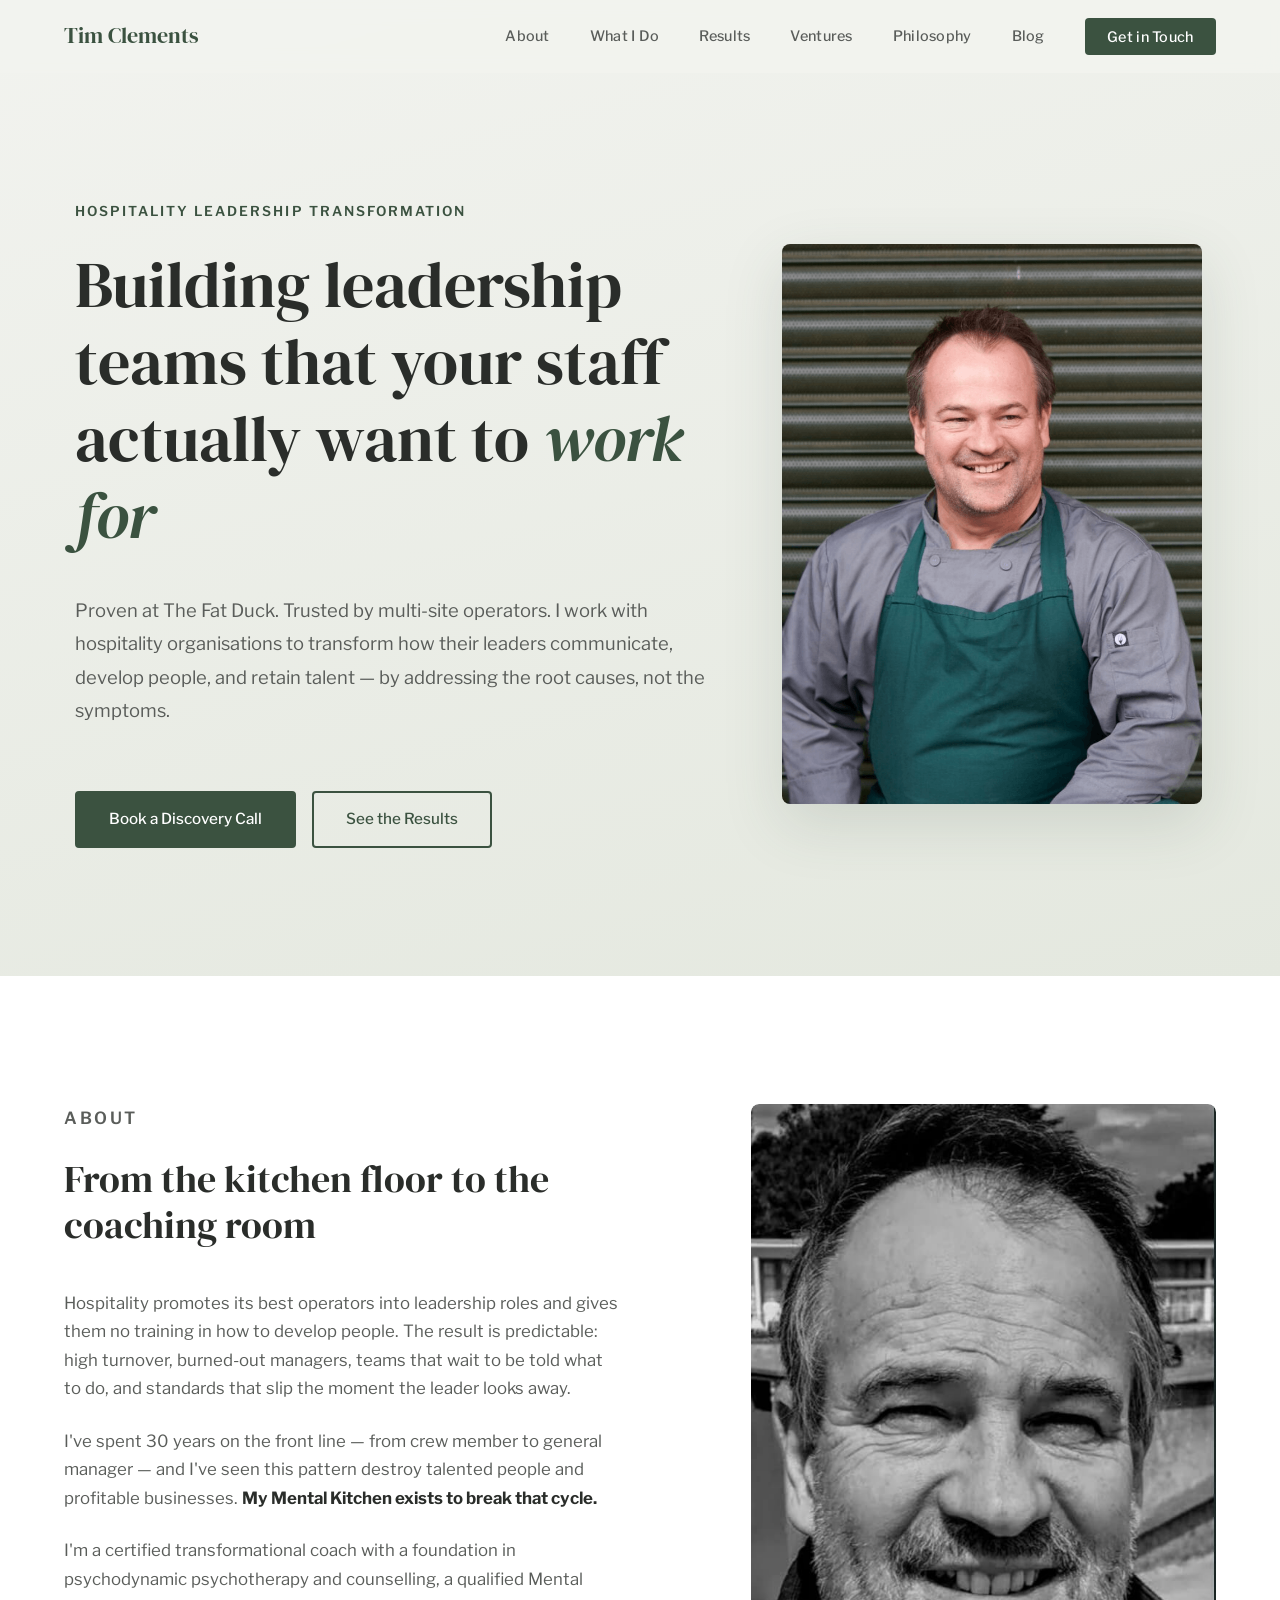
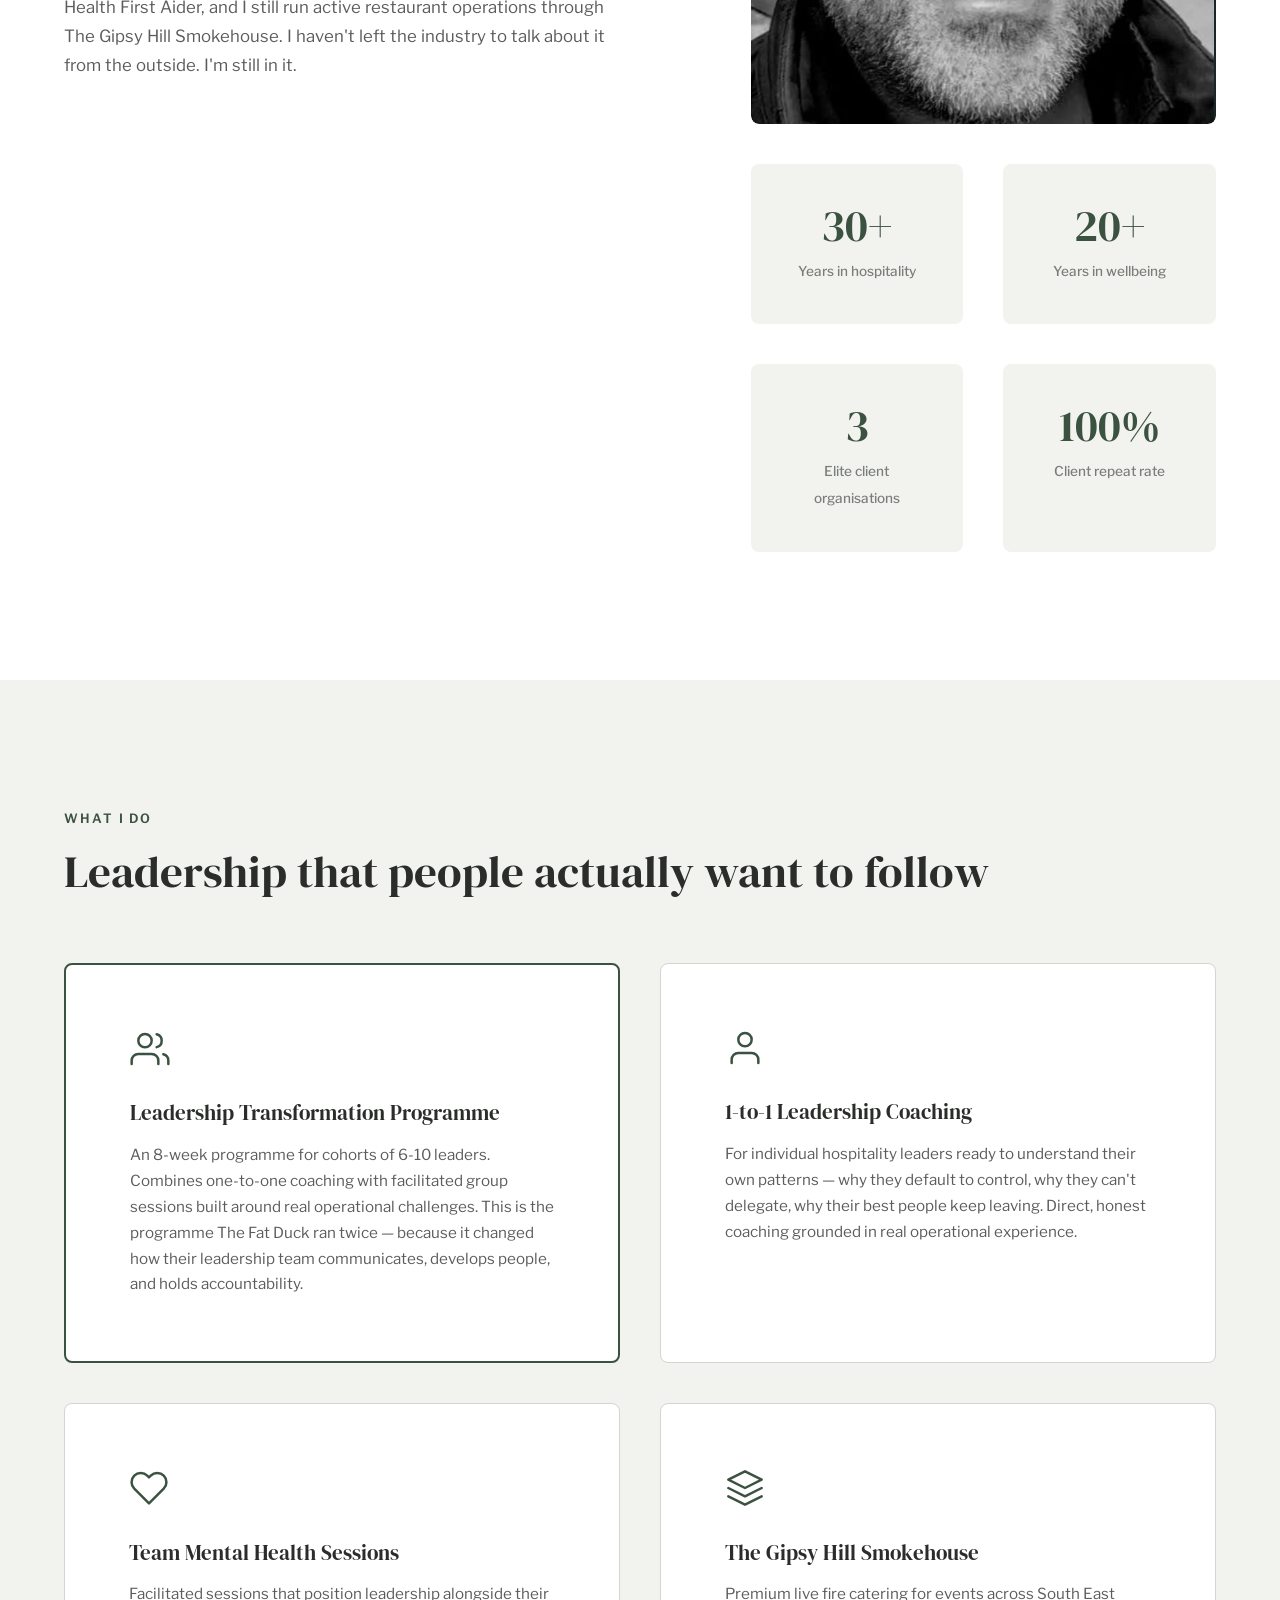
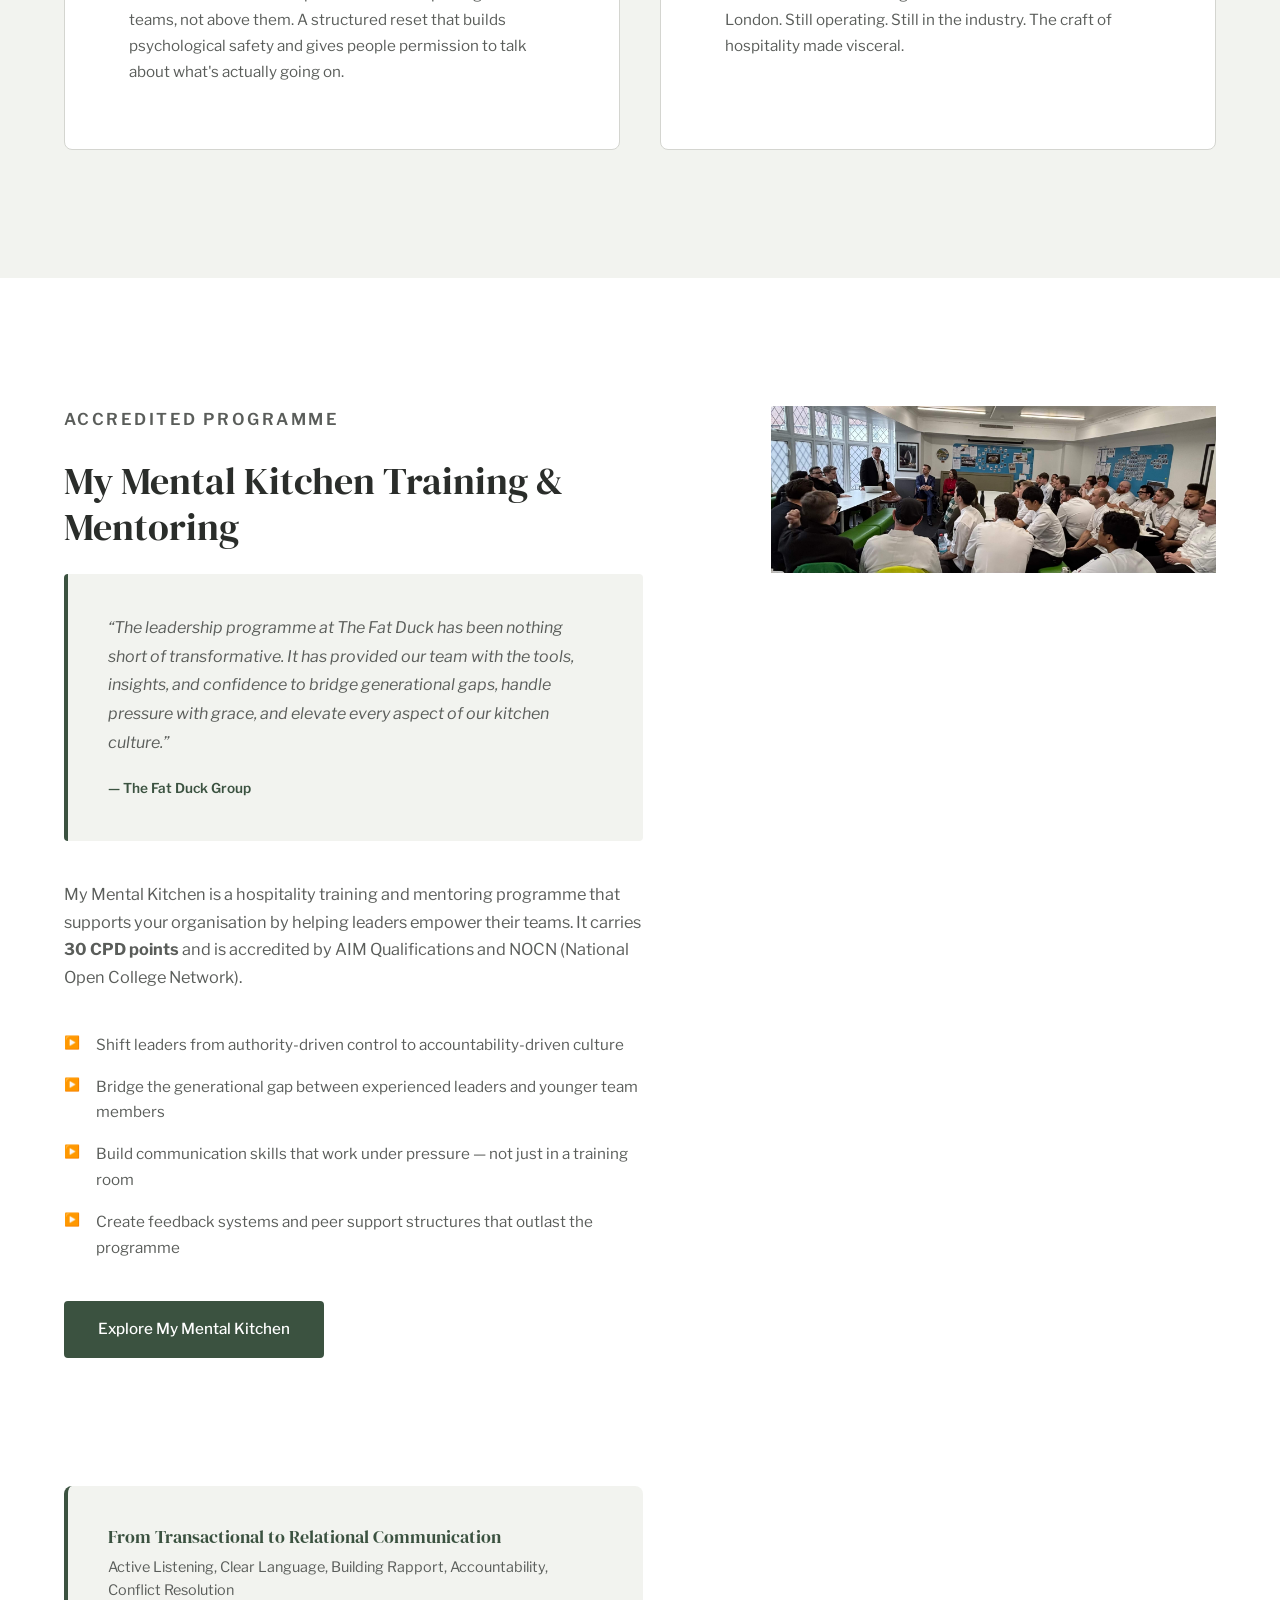
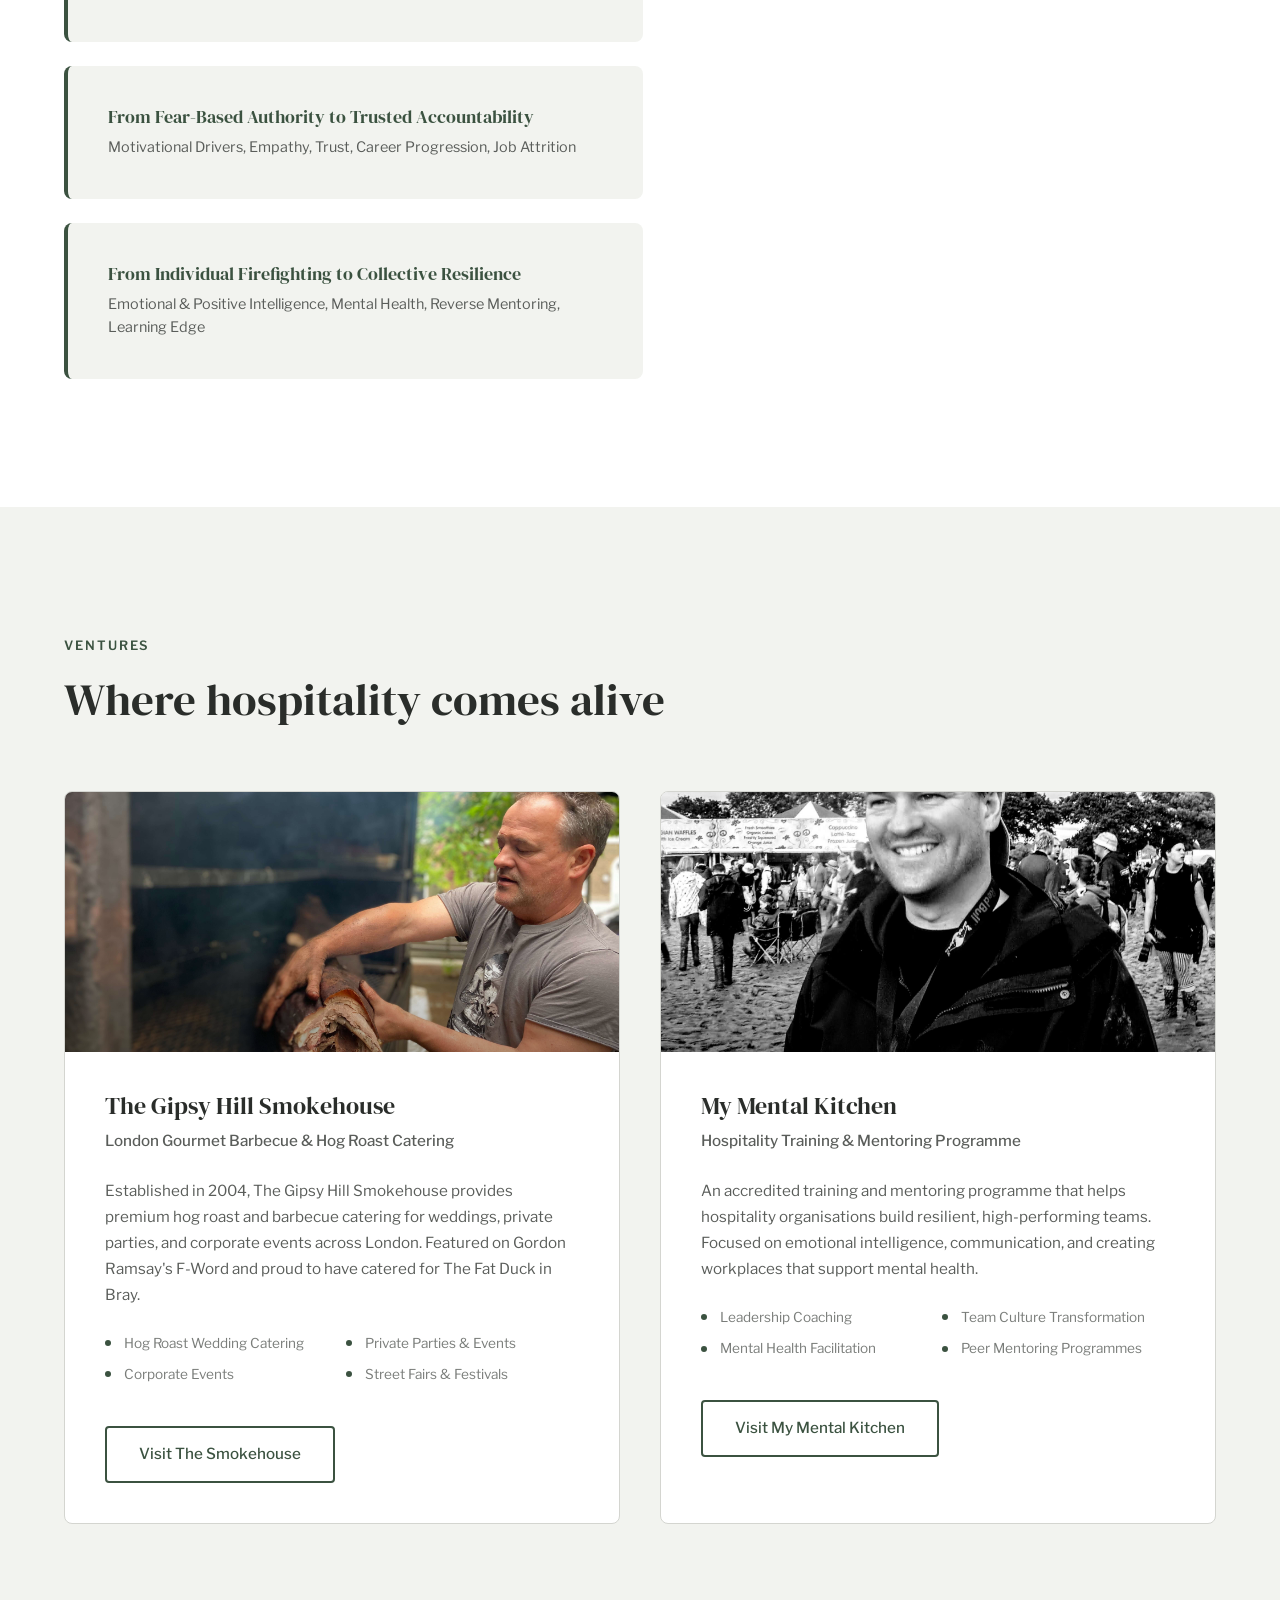
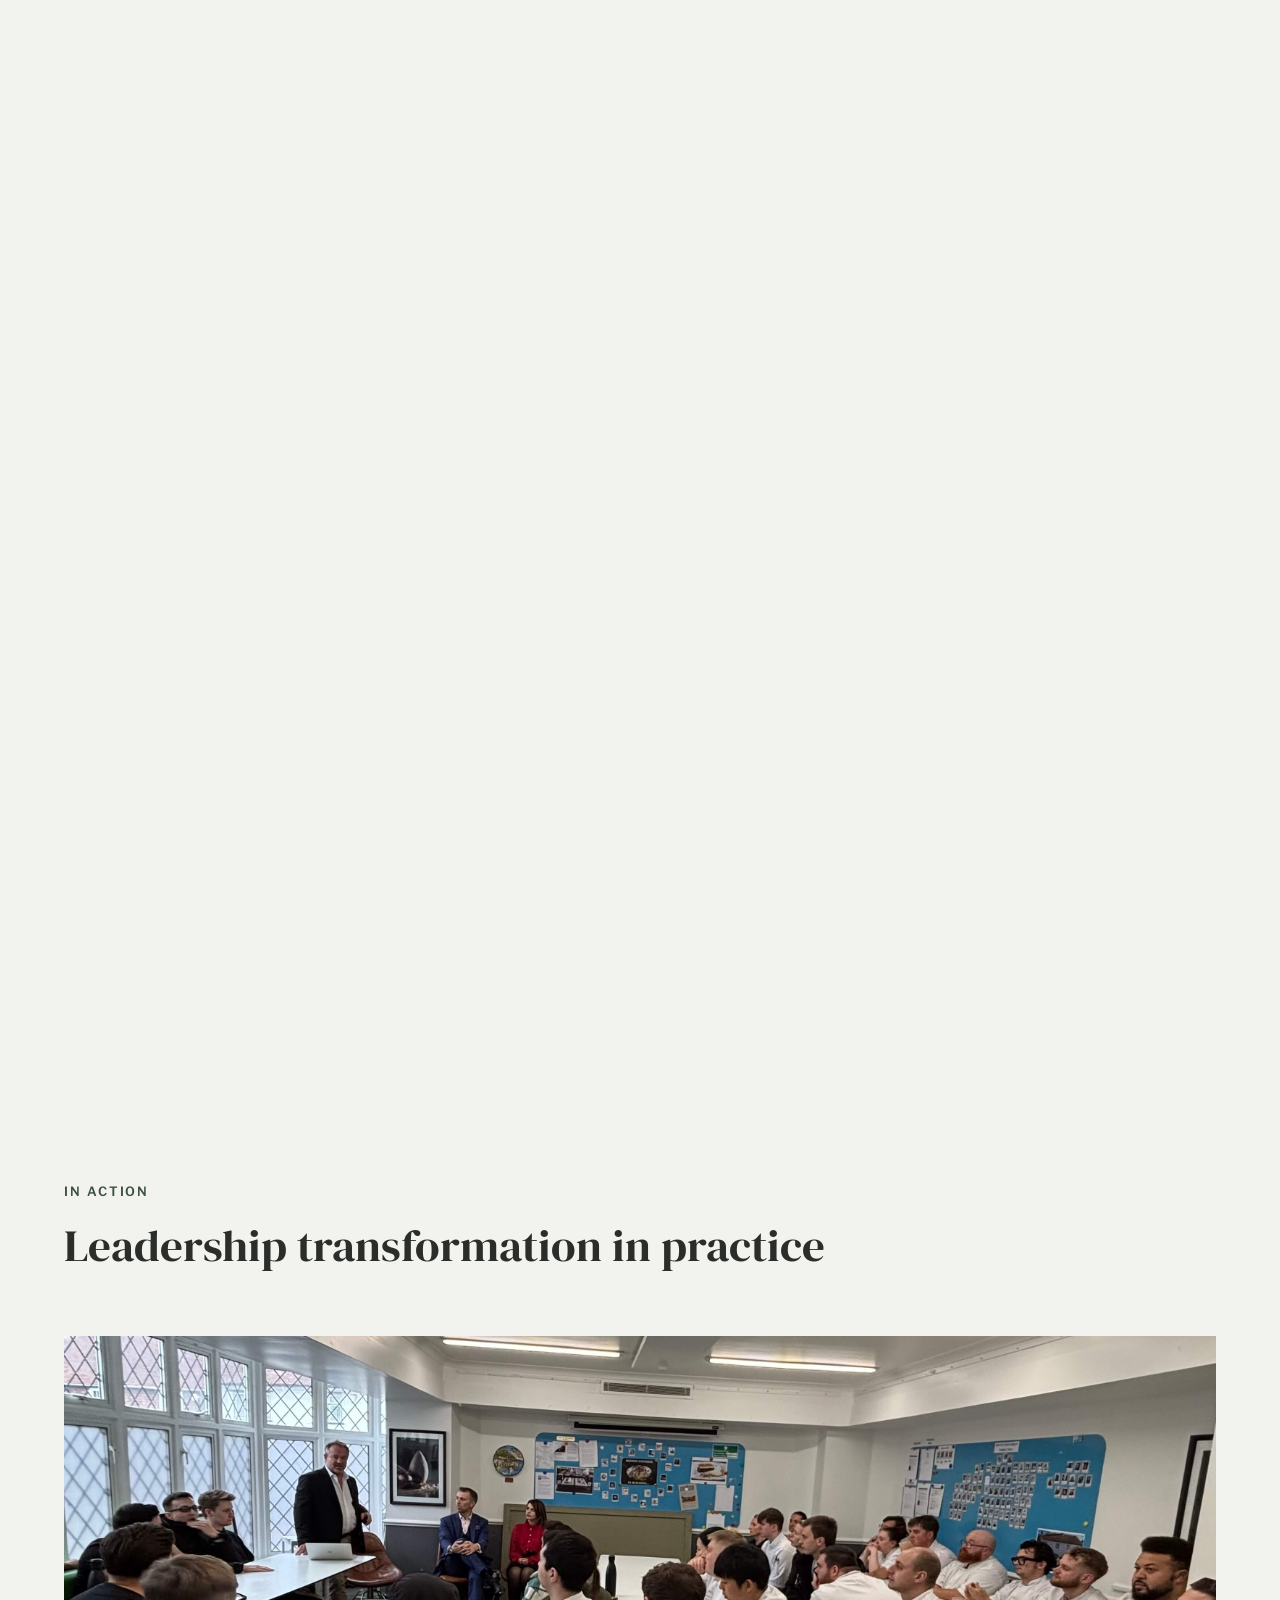
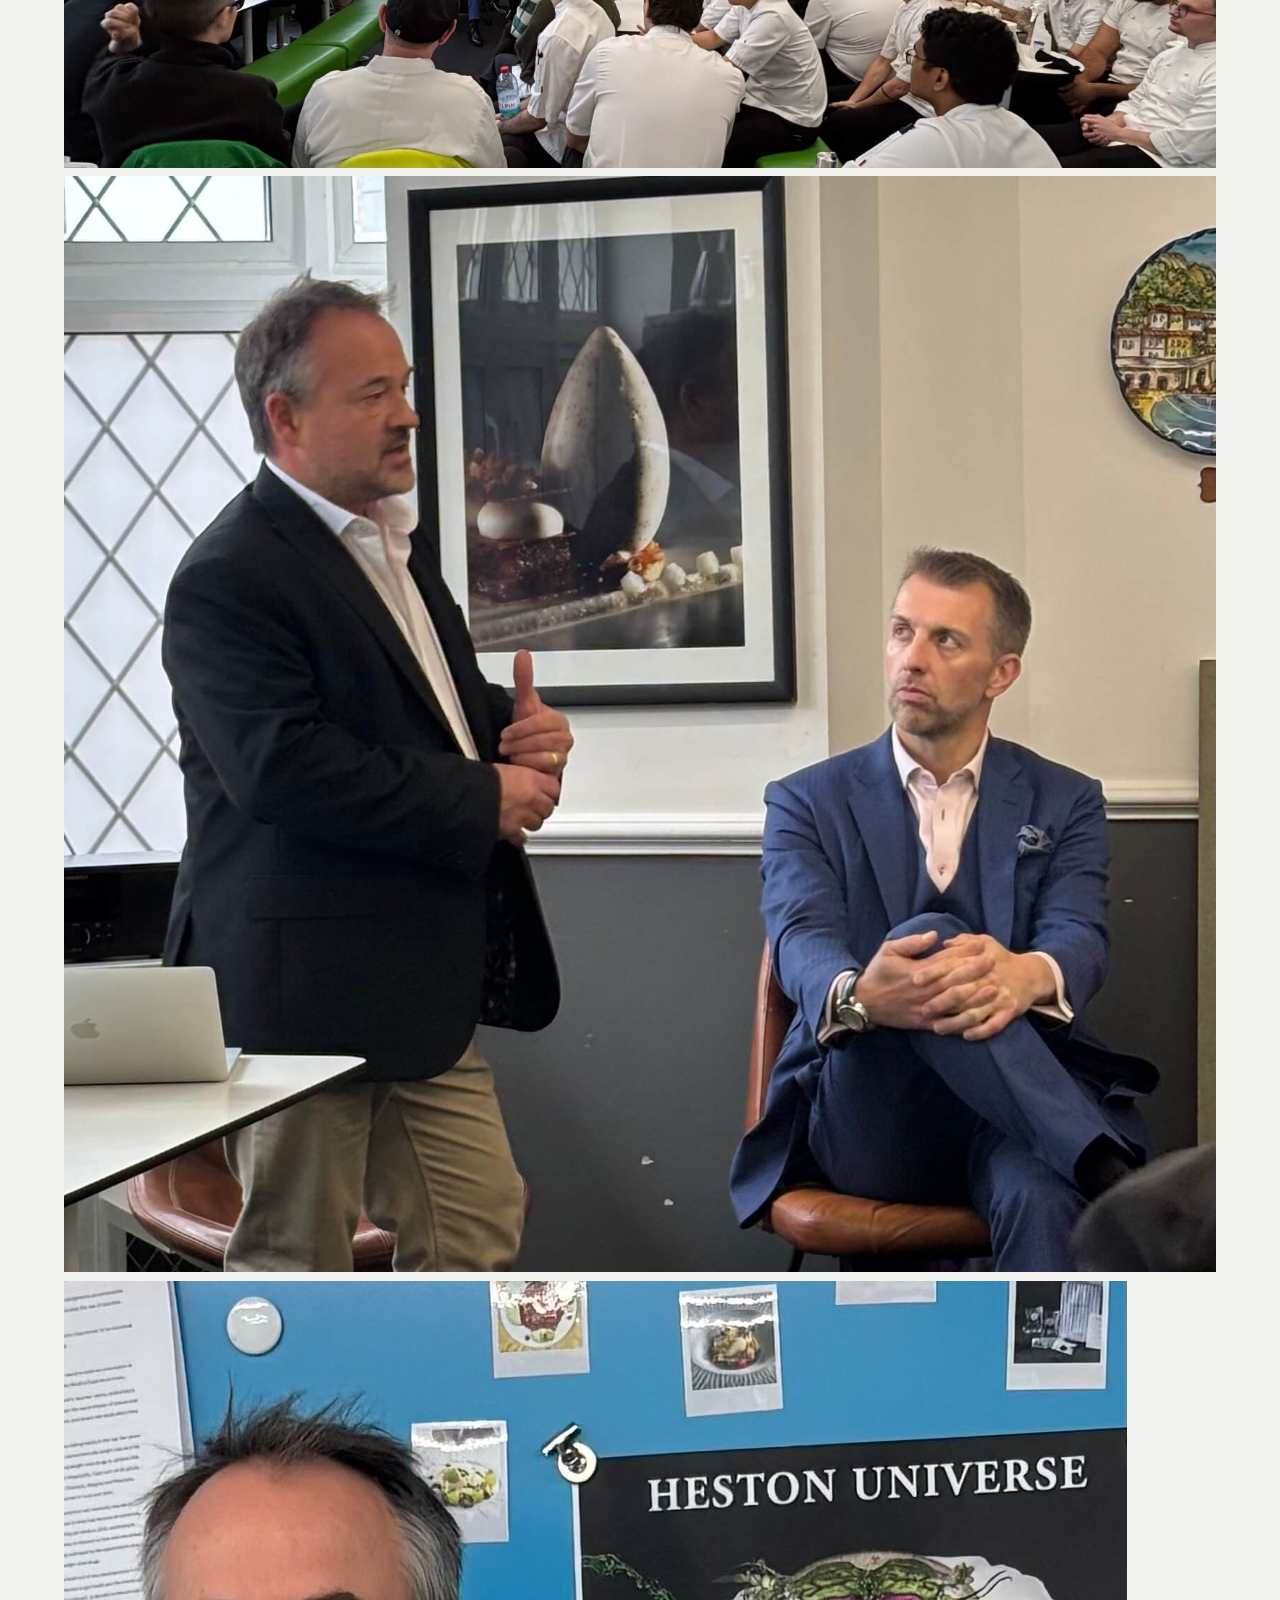
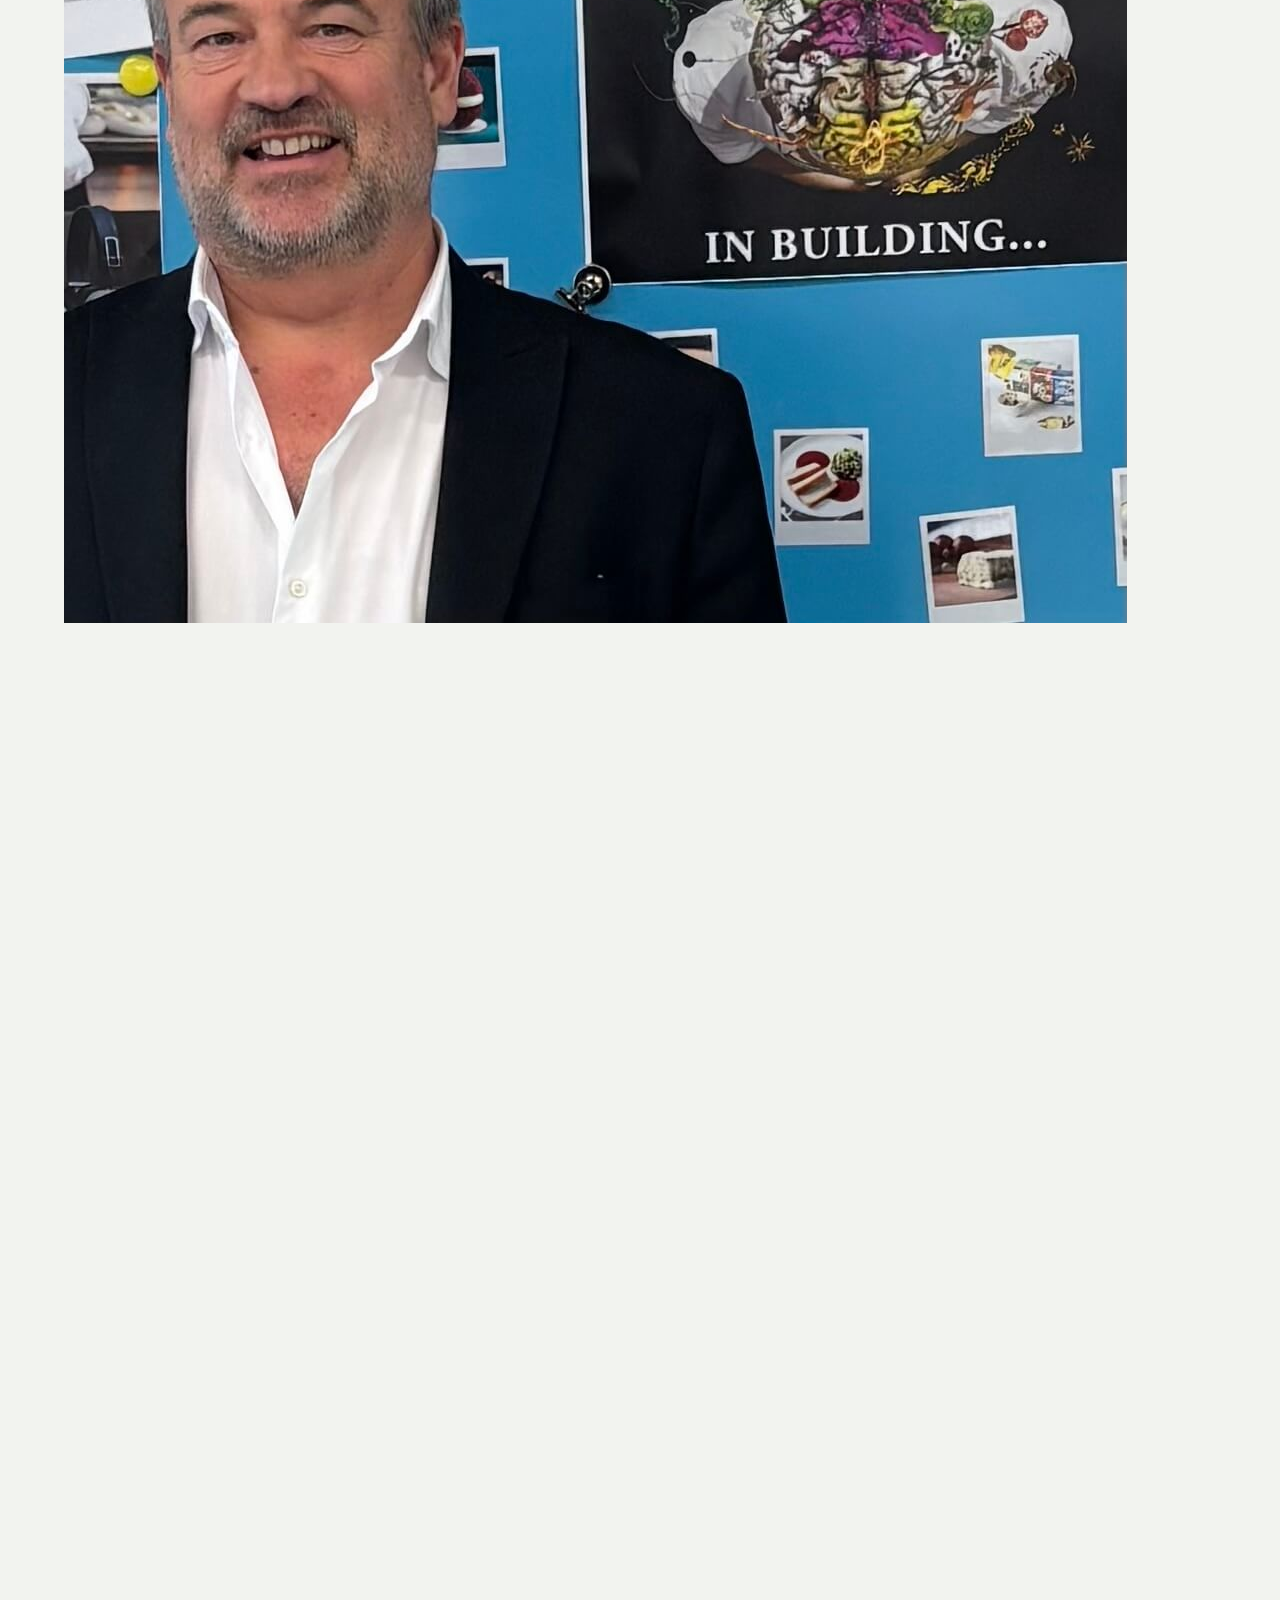
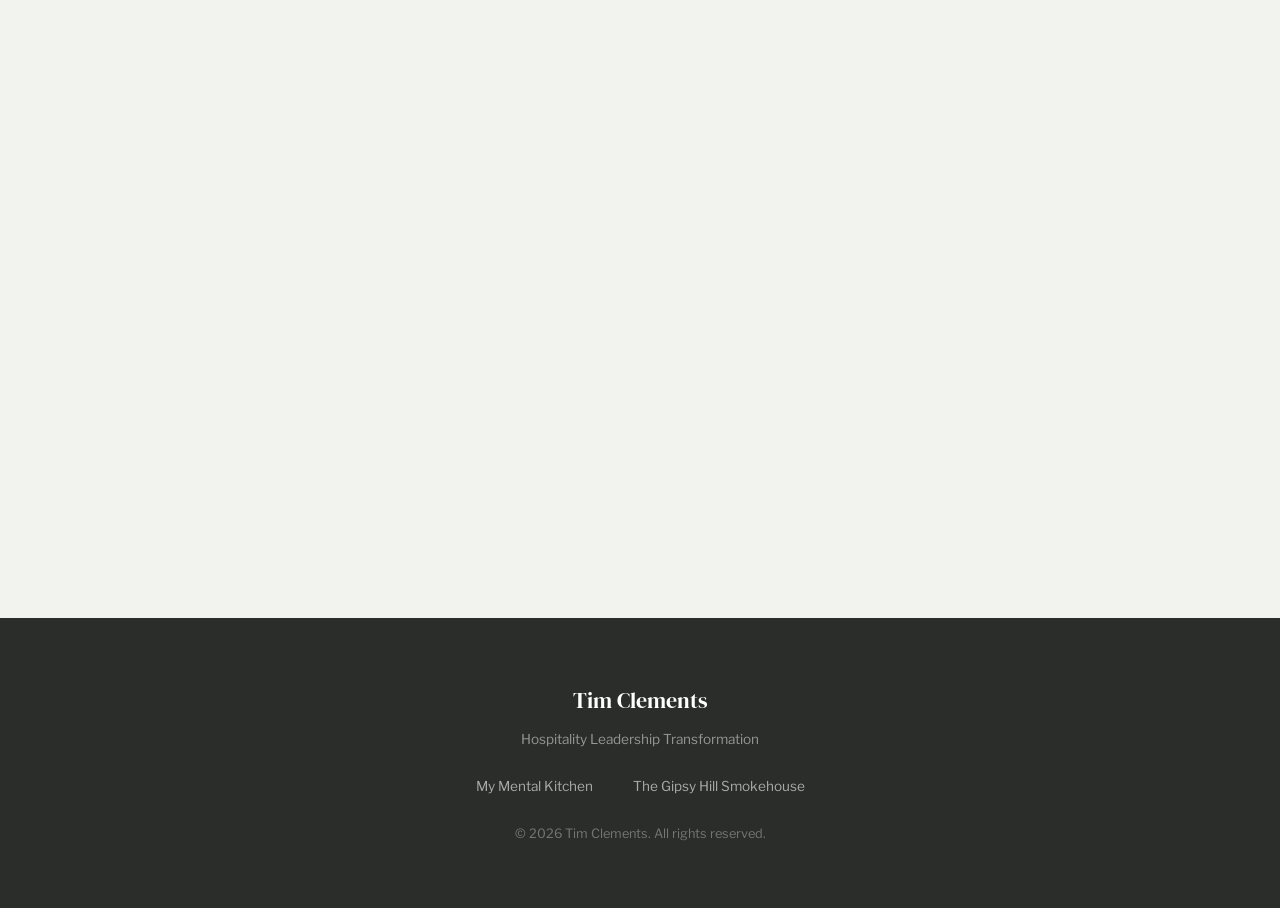
==== commit e0d73399: "Update index.html" ====
--- a/index.html
+++ b/index.html
@@ -49,7 +49,7 @@
                 </div>
             </div>
             <div class="hero-image">
-                <img src="images/tim-chef.jpg" alt="Tim Clements — hospitality leadership consultant" loading="eager">
+                <img src="images/tim-chef.jpeg" alt="Tim Clements — hospitality leadership consultant" loading="eager">
             </div>
         </div>
     </section>
@@ -67,7 +67,7 @@
                 </div>
                 <div class="about-sidebar">
                     <div class="about-portrait">
-                        <img src="images/tim-headshot-bw.jpg" alt="Tim Clements" loading="lazy">
+                        <img src="images/tim-headshot-bw.jpeg" alt="Tim Clements" loading="lazy">
                     </div>
                     <div class="about-stats">
                     <div class="stat">
@@ -176,7 +176,10 @@
                     </div>
                     <a href="https://www.mymentalkitchen.co.uk" class="btn btn-primary" target="_blank" rel="noopener">Explore My Mental Kitchen</a>
                 </div>
-                <div class="mmk-pillars">
+                <div class="mmk-image-feature">
+                        <img src="images/IMG_6193.jpg" alt="Tim Clements delivering leadership coaching session at The Fat Duck" loading="lazy">
+                    </div>
+                    <div class="mmk-pillars">
                     <div class="pillar">
                         <h4>From Transactional to Relational Communication</h4>
                         <p>Active Listening, Clear Language, Building Rapport, Accountability, Conflict Resolution</p>
@@ -202,7 +205,7 @@
             <div class="ventures-grid">
                 <div class="venture-card">
                     <div class="venture-image smokehouse-image">
-                        <img src="images/tim-smokehouse.jpg" alt="Tim Clements at The Gipsy Hill Smokehouse" loading="lazy">
+                        <img src="images/tim-smokehouse.JPG" alt="Tim Clements at The Gipsy Hill Smokehouse" loading="lazy">
                         <div class="venture-overlay"></div>
                     </div>
                     <div class="venture-content">
@@ -220,7 +223,7 @@
                 </div>
                 <div class="venture-card">
                     <div class="venture-image mmk-image">
-                        <img src="images/tim-festival-bw.jpg" alt="Tim Clements — My Mental Kitchen" loading="lazy">
+                        <img src="images/tim-festival-bw.jpeg" alt="Tim Clements — My Mental Kitchen" loading="lazy">
                         <div class="venture-overlay"></div>
                     </div>
                     <div class="venture-content">
@@ -273,9 +276,33 @@
                     <h3>Mc &amp; Sons <span class="result-detail">Multi-Site Pub Group, London</span></h3>
                     <p>Programme delivered to General Managers and Chefs across five pub sites. Addressed owner-identified operational challenges &mdash; consistency, cleanliness, accountability, hospitality standards &mdash; by revealing and resolving the underlying leadership and cultural dynamics that caused them. Included a two-day leadership away day incorporating strategic planning and accountability mapping.</p>
                 </div>
-                <div class="result-block result-block-highlight">
+                <div class="result-block result-block-image">
+                        <div class="result-images">
+                            <img src="images/IMG_6194.jpg" alt="Tim Clements presenting leadership programme" loading="lazy">
+                        </div>
+                    </div>
+                    <div class="result-block result-block-highlight">
                     <h3>What this means</h3>
                     <p>This programme works in a 3 Michelin Star kitchen and in a 5-pub chain. It works with Sous Chefs and with General Managers. It works because it addresses the root cause &mdash; how leaders show up &mdash; not the symptoms.</p>
+                </div>
+            </div>
+        </div>
+    </section>
+
+    <!-- Programme Gallery -->
+    <section class="section programme-gallery" id="gallery">
+        <div class="container">
+            <p class="section-label">In Action</p>
+            <h2 class="section-title">Leadership transformation in practice</h2>
+            <div class="gallery-grid">
+                <div class="gallery-item">
+                    <img src="images/IMG_6193.jpg" alt="Tim Clements facilitating a leadership coaching session with chefs" loading="lazy">
+                </div>
+                <div class="gallery-item">
+                    <img src="images/IMG_6195.jpg" alt="Tim Clements presenting at a leadership event" loading="lazy">
+                </div>
+                <div class="gallery-item">
+                    <img src="images/IMG_6186.jpg" alt="Tim Clements at The Fat Duck with Heston Blumenthal" loading="lazy">
                 </div>
             </div>
         </div>
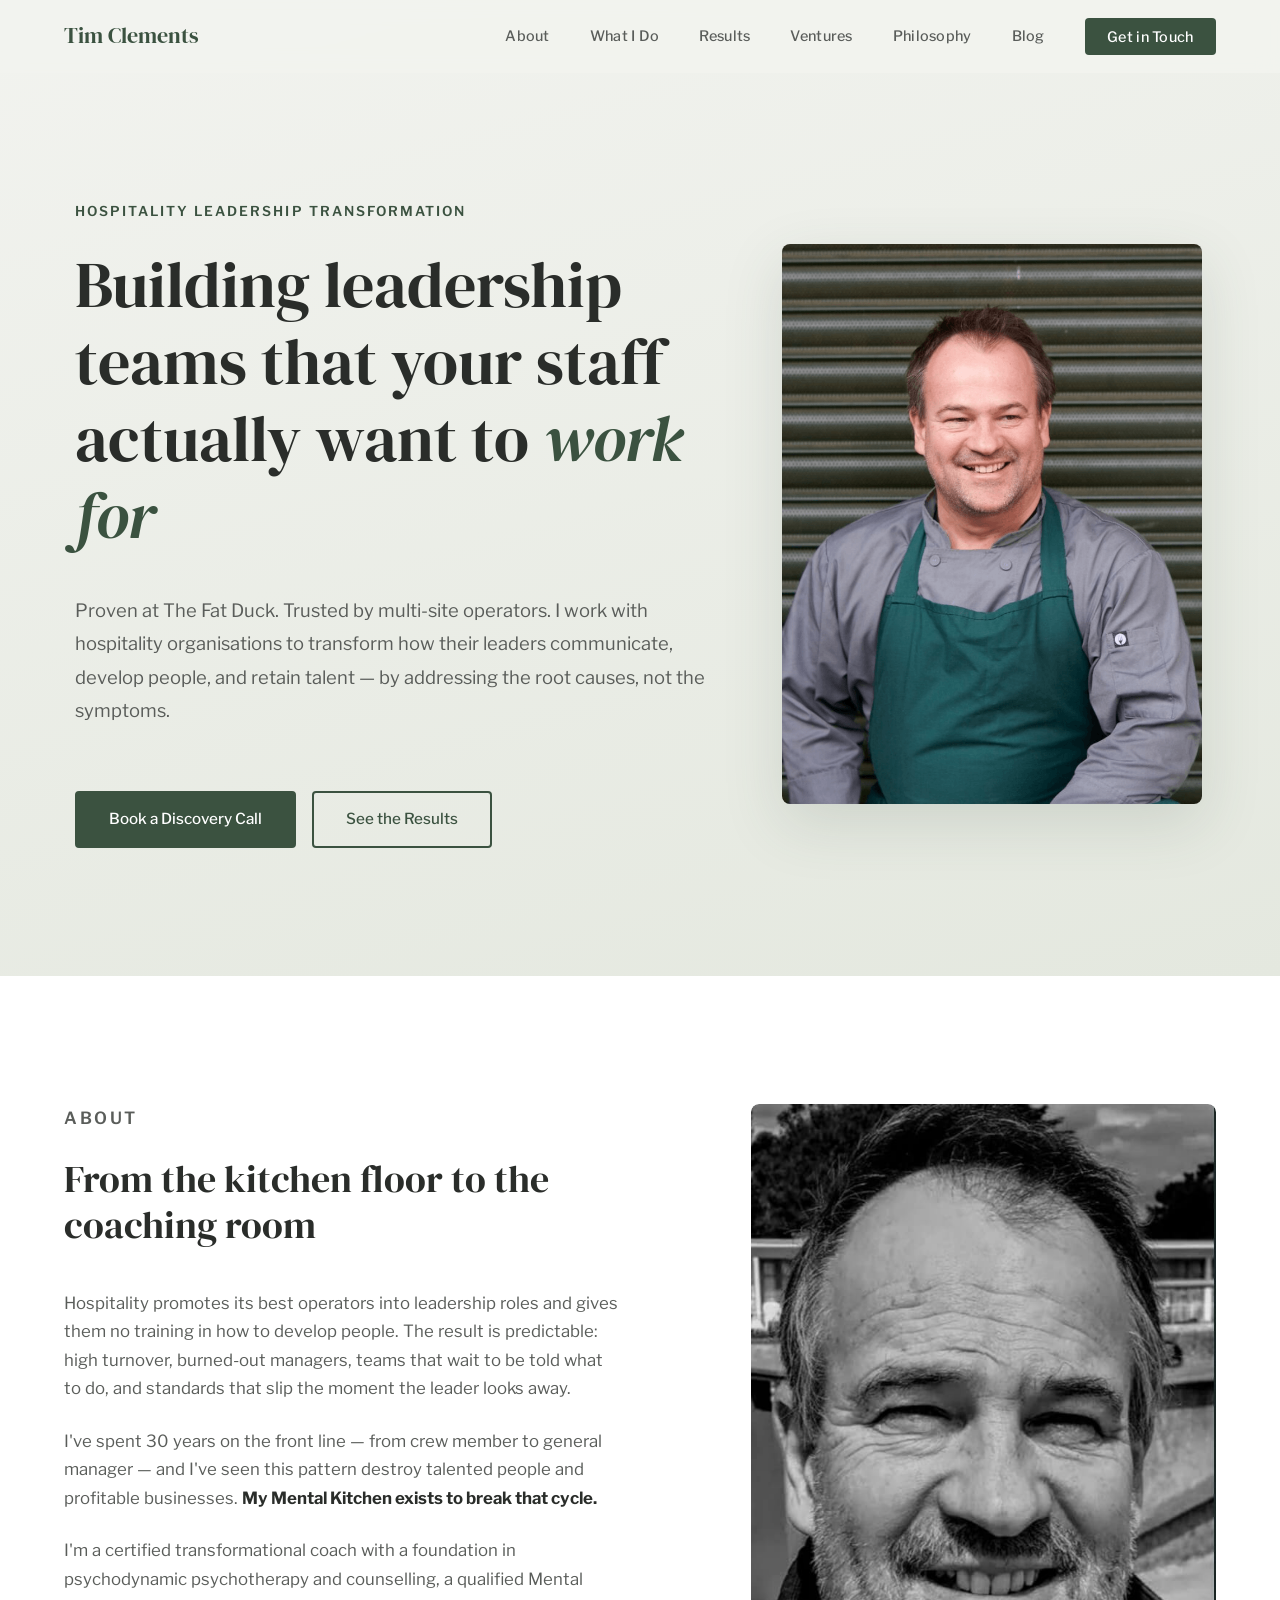
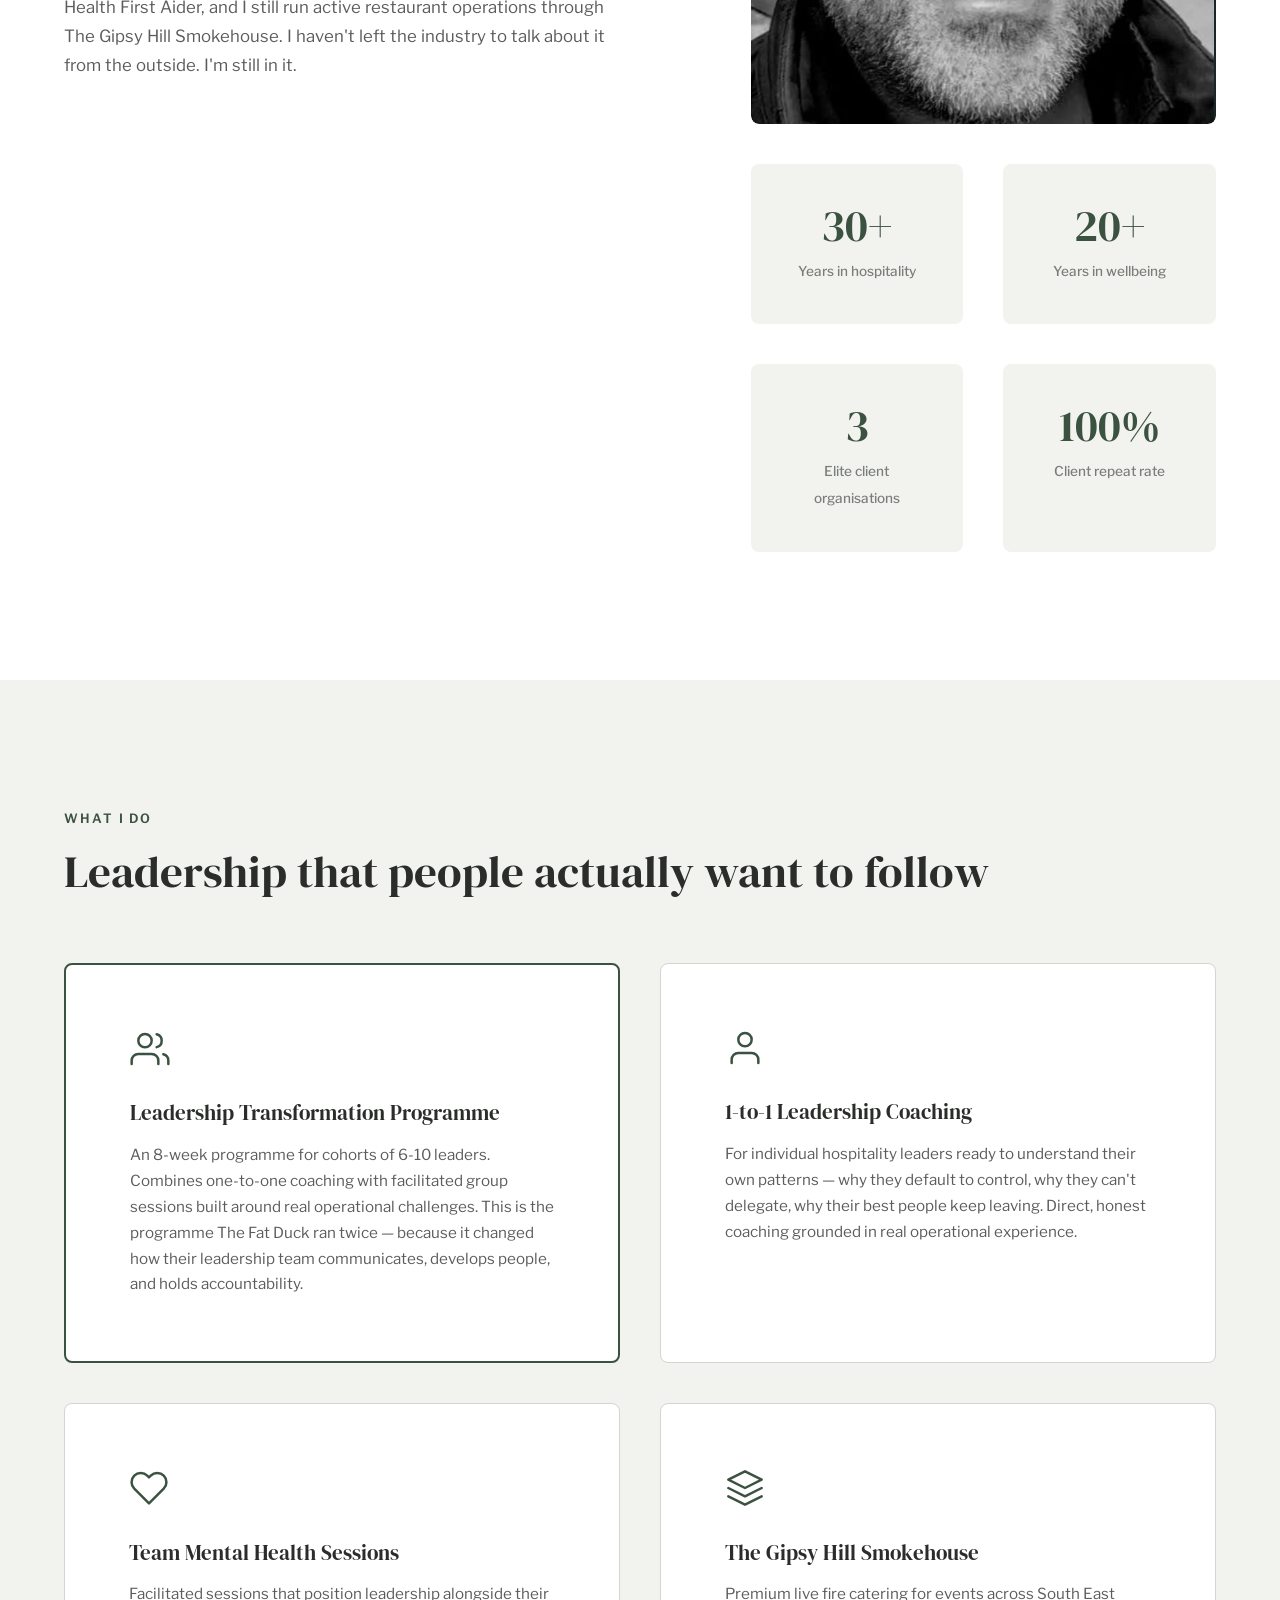
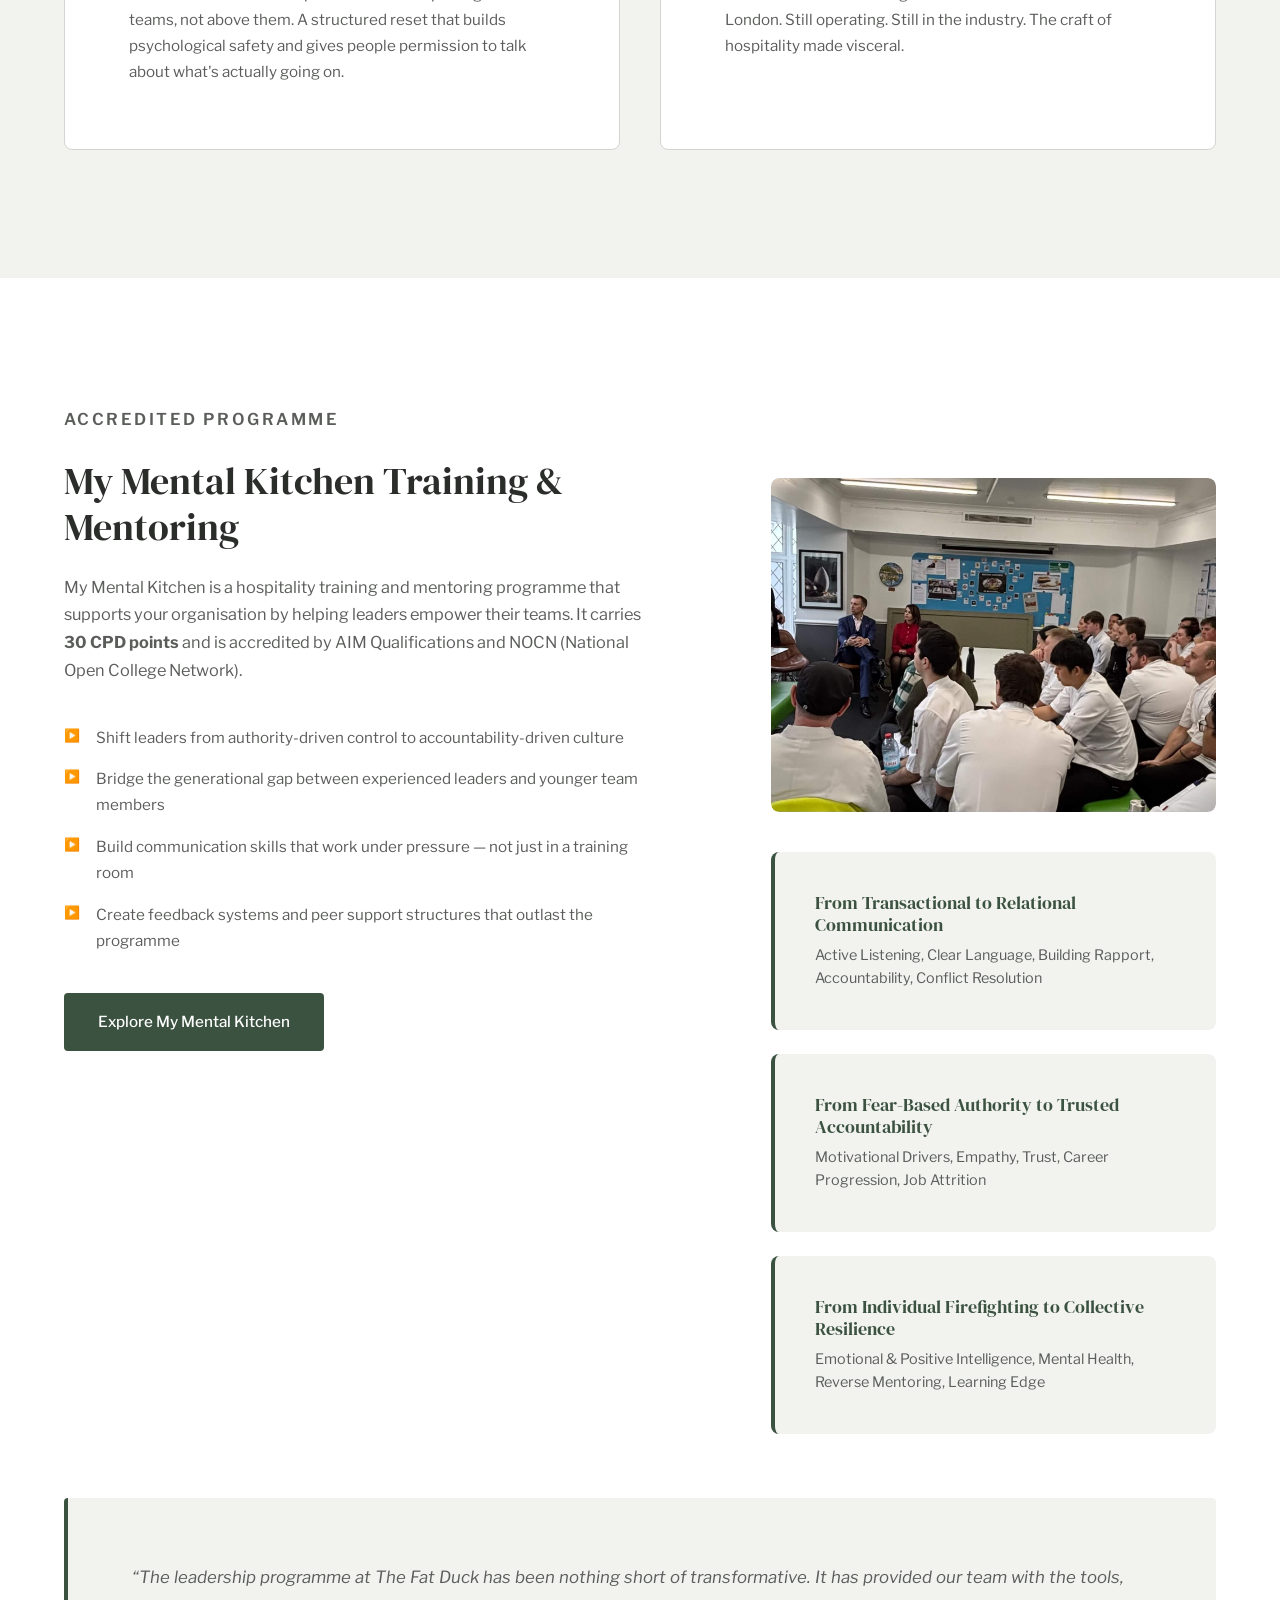
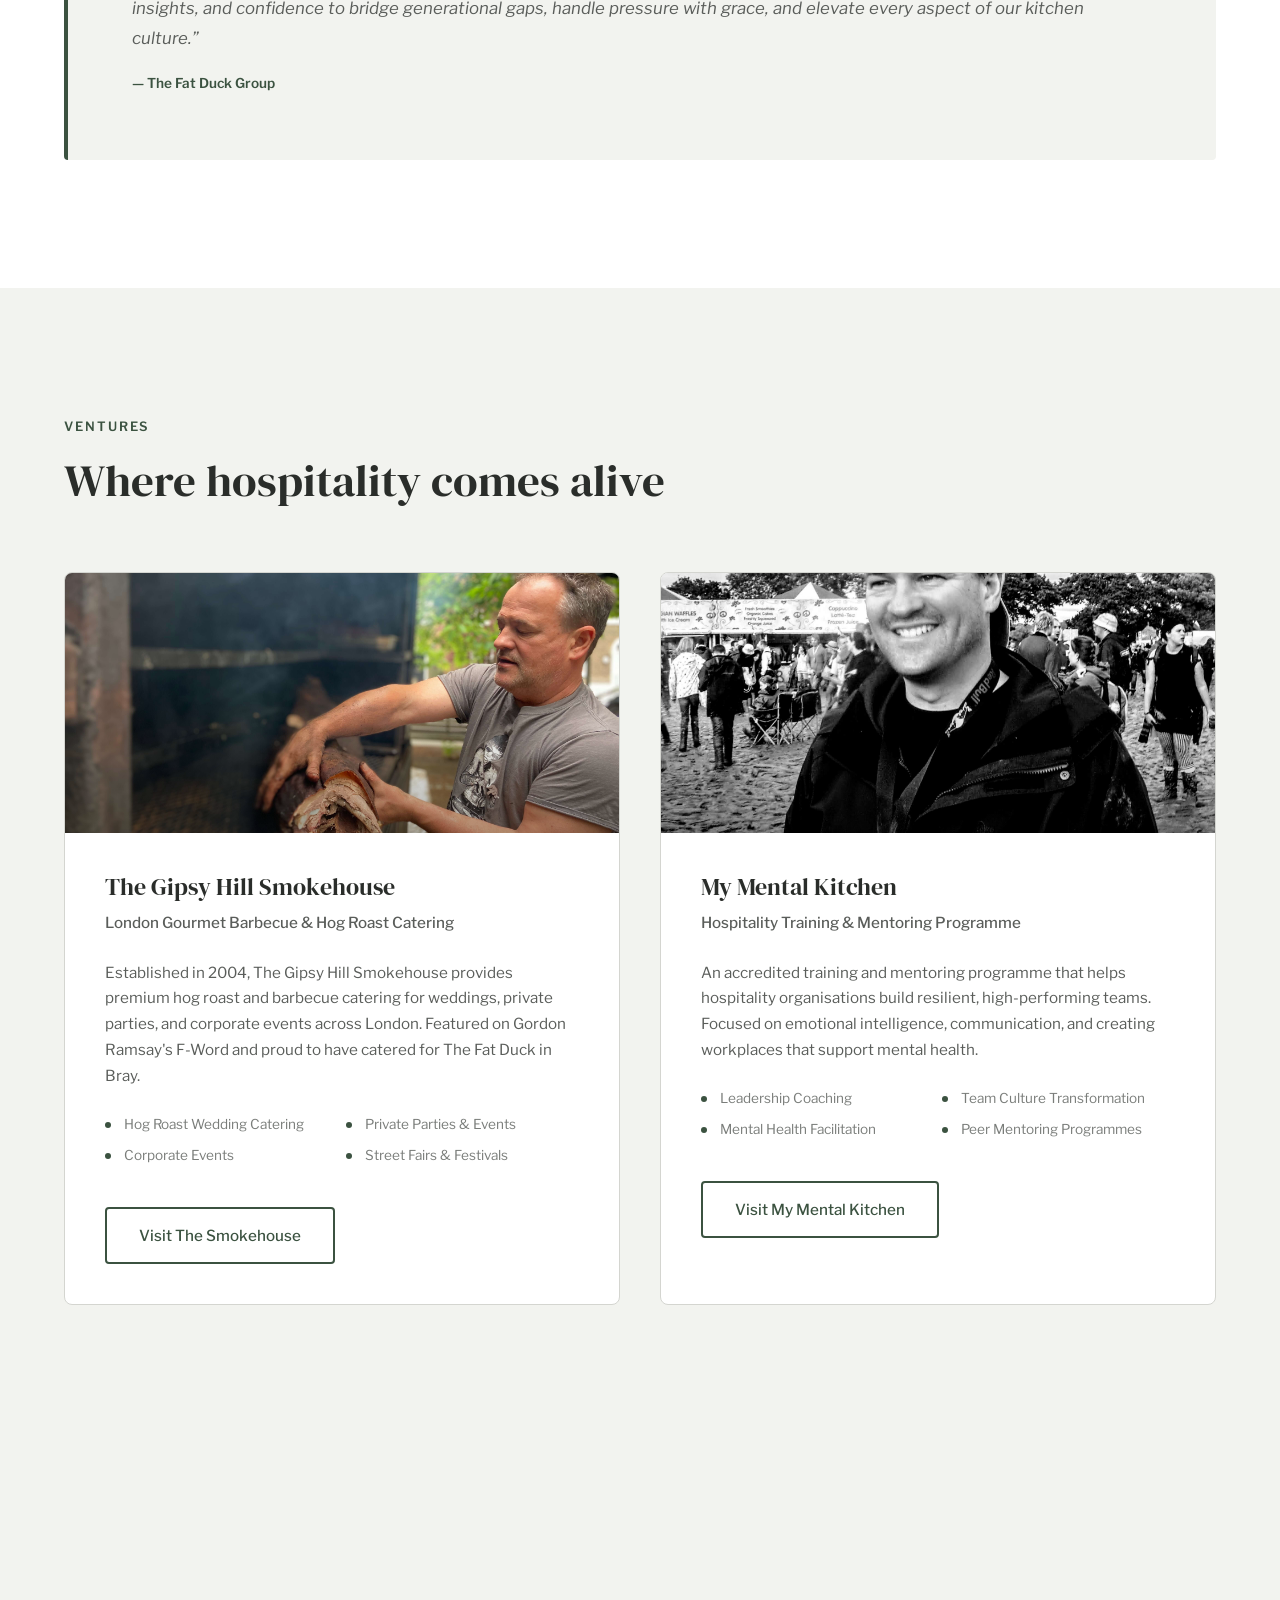
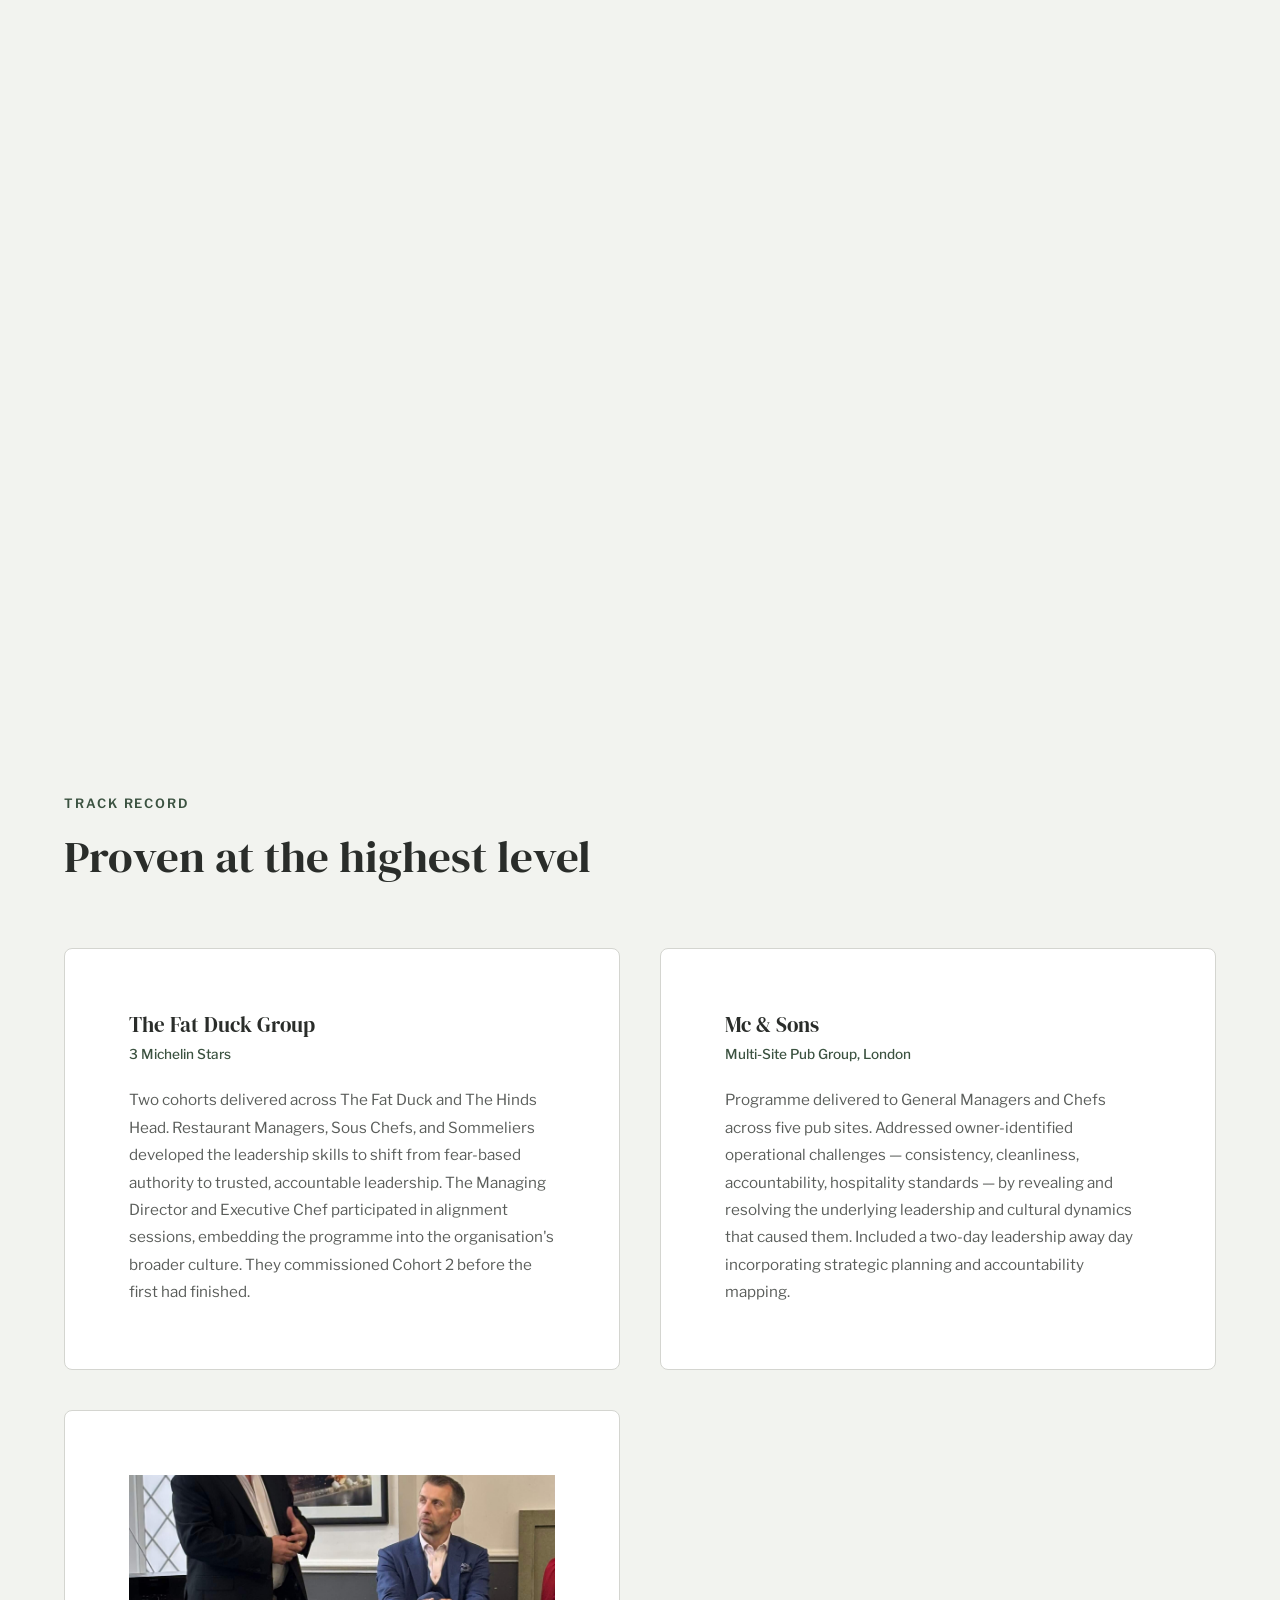
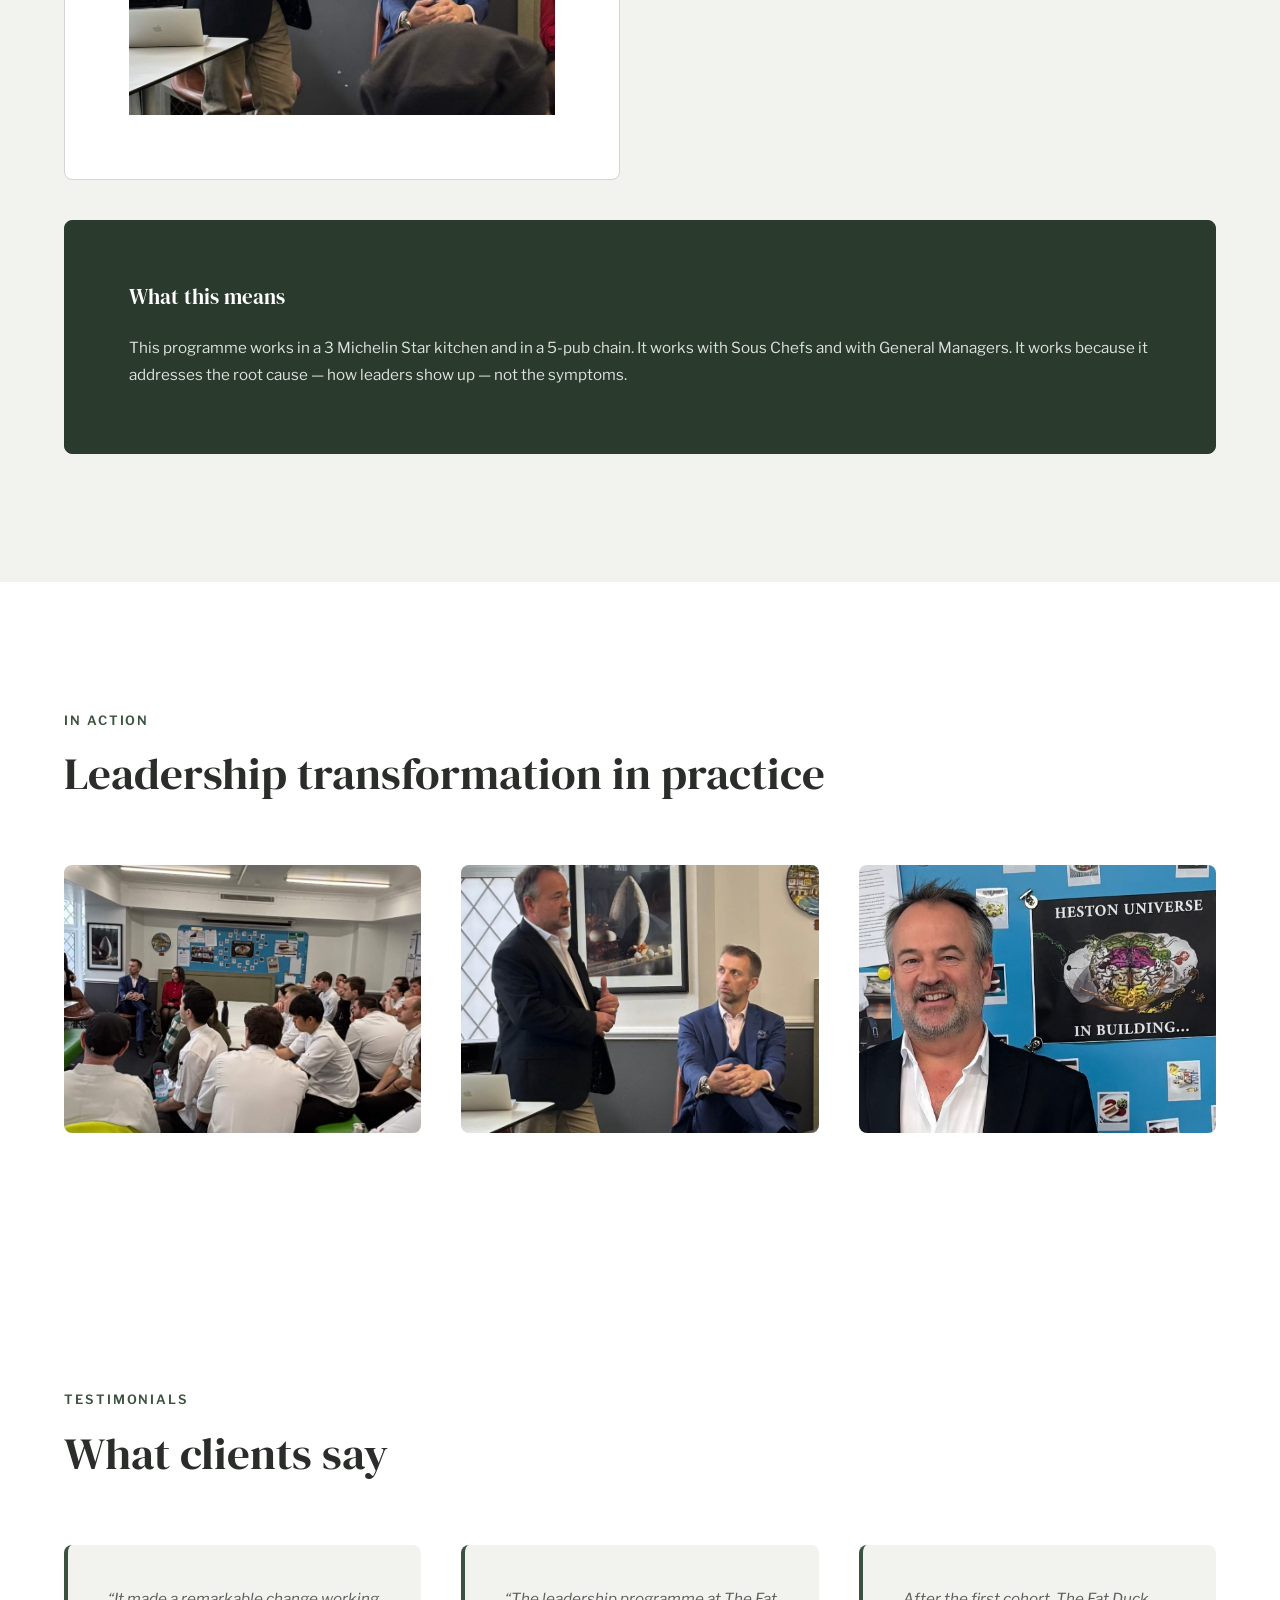
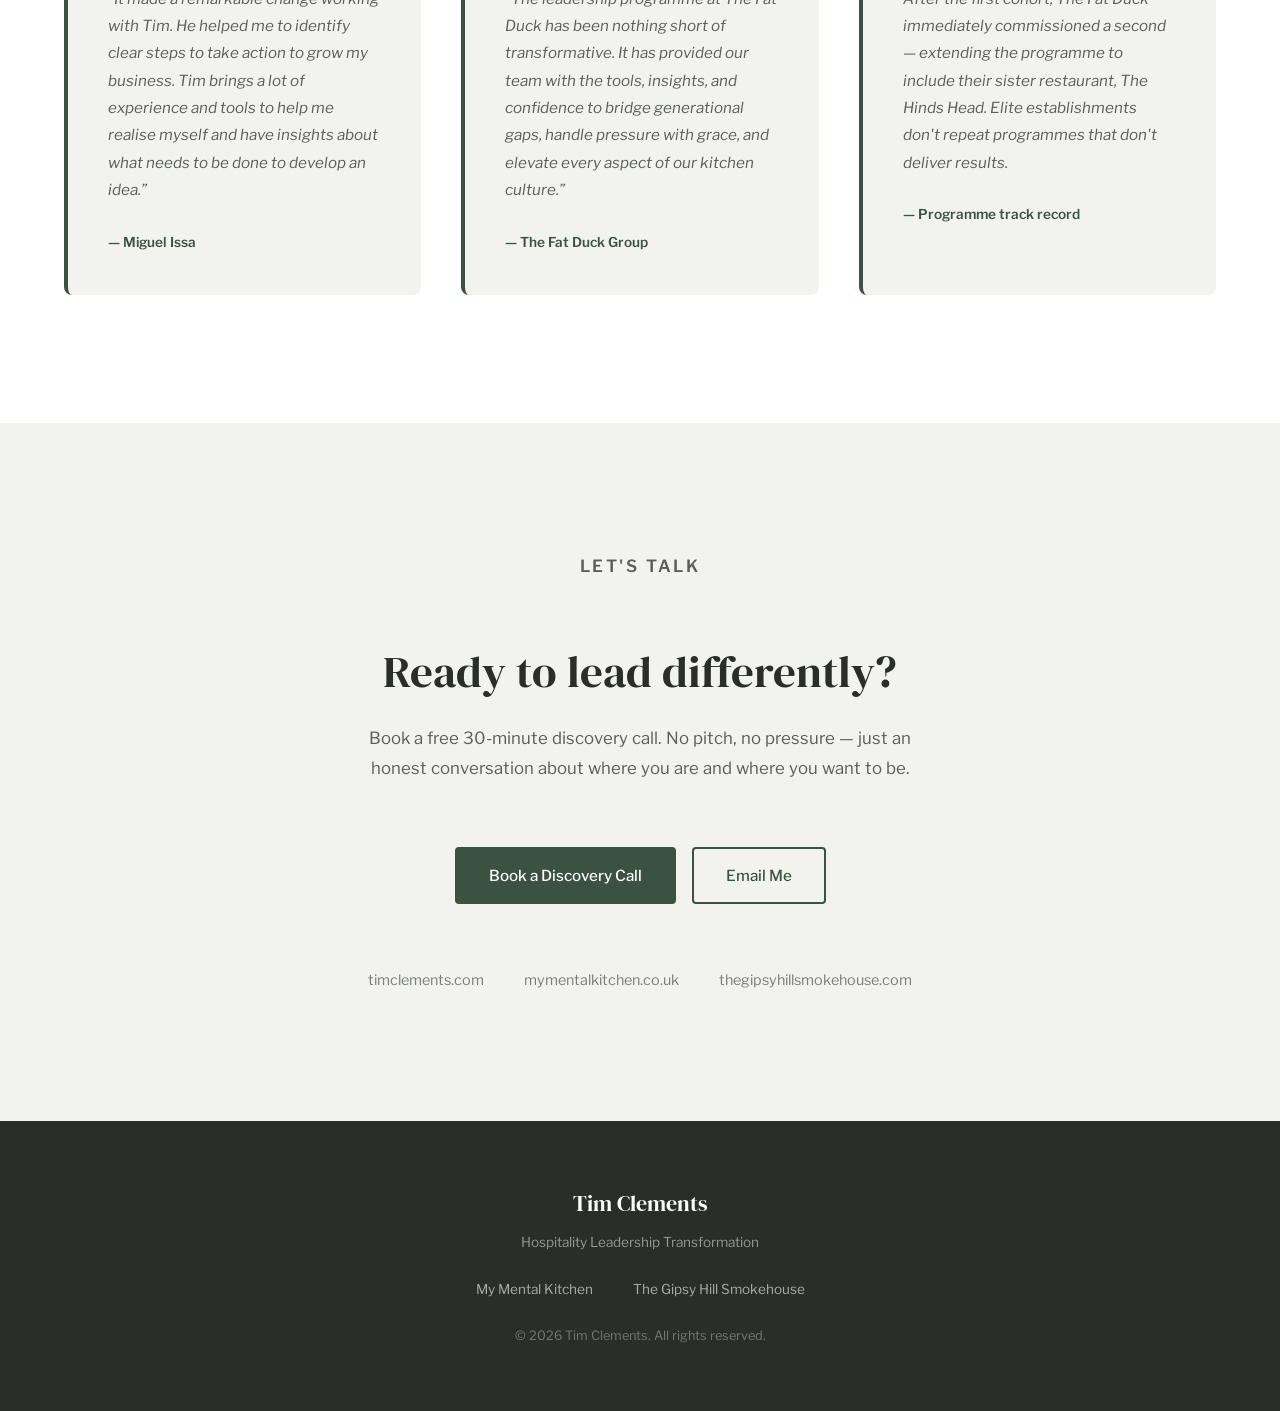
==== commit 3e7eb83e: "Restructure MMK section: quote below description, image aligned and larger - Moved Fat Duck testimon" ====
--- a/index.html
+++ b/index.html
@@ -151,10 +151,6 @@
                 <div class="mmk-content">
                     <p class="section-label">Accredited Programme</p>
                     <h2>My Mental Kitchen Training &amp; Mentoring</h2>
-                    <blockquote class="mmk-quote">
-                        <p>&ldquo;The leadership programme at The Fat Duck has been nothing short of transformative. It has provided our team with the tools, insights, and confidence to bridge generational gaps, handle pressure with grace, and elevate every aspect of our kitchen culture.&rdquo;</p>
-                        <cite>&mdash; The Fat Duck Group</cite>
-                    </blockquote>
                     <p>My Mental Kitchen is a hospitality training and mentoring programme that supports your organisation by helping leaders empower their teams. It carries <strong>30 CPD points</strong> and is accredited by AIM Qualifications and NOCN (National Open College Network).</p>
                     <div class="mmk-benefits">
                         <div class="benefit">
@@ -176,24 +172,30 @@
                     </div>
                     <a href="https://www.mymentalkitchen.co.uk" class="btn btn-primary" target="_blank" rel="noopener">Explore My Mental Kitchen</a>
                 </div>
-                <div class="mmk-image-feature">
+                <div class="mmk-sidebar">
+                    <div class="mmk-image-feature">
                         <img src="images/IMG_6193.jpg" alt="Tim Clements delivering leadership coaching session at The Fat Duck" loading="lazy">
                     </div>
                     <div class="mmk-pillars">
-                    <div class="pillar">
-                        <h4>From Transactional to Relational Communication</h4>
-                        <p>Active Listening, Clear Language, Building Rapport, Accountability, Conflict Resolution</p>
-                    </div>
-                    <div class="pillar">
-                        <h4>From Fear-Based Authority to Trusted Accountability</h4>
-                        <p>Motivational Drivers, Empathy, Trust, Career Progression, Job Attrition</p>
-                    </div>
-                    <div class="pillar">
-                        <h4>From Individual Firefighting to Collective Resilience</h4>
-                        <p>Emotional &amp; Positive Intelligence, Mental Health, Reverse Mentoring, Learning Edge</p>
-                    </div>
-                </div>
-            </div>
+                        <div class="pillar">
+                            <h4>From Transactional to Relational Communication</h4>
+                            <p>Active Listening, Clear Language, Building Rapport, Accountability, Conflict Resolution</p>
+                        </div>
+                        <div class="pillar">
+                            <h4>From Fear-Based Authority to Trusted Accountability</h4>
+                            <p>Motivational Drivers, Empathy, Trust, Career Progression, Job Attrition</p>
+                        </div>
+                        <div class="pillar">
+                            <h4>From Individual Firefighting to Collective Resilience</h4>
+                            <p>Emotional &amp; Positive Intelligence, Mental Health, Reverse Mentoring, Learning Edge</p>
+                        </div>
+                    </div>
+                </div>
+            </div>
+            <blockquote class="mmk-quote mmk-quote-full">
+                <p>&ldquo;The leadership programme at The Fat Duck has been nothing short of transformative. It has provided our team with the tools, insights, and confidence to bridge generational gaps, handle pressure with grace, and elevate every aspect of our kitchen culture.&rdquo;</p>
+                <cite>&mdash; The Fat Duck Group</cite>
+            </blockquote>
         </div>
     </section>
 
--- a/styles.css
+++ b/styles.css
@@ -445,6 +445,10 @@
     align-items: start;
 }
 
+.mmk-sidebar {
+    padding-top: 4.5rem;
+}
+
 .mmk-content h2 {
     font-size: clamp(1.8rem, 3vw, 2.5rem);
     margin-bottom: var(--space-md);
@@ -490,6 +494,8 @@
     display: flex;
     flex-direction: column;
     gap: var(--space-md);
+    justify-content: space-between;
+    height: 100%;
 }
 
 .pillar {
@@ -497,6 +503,10 @@
     padding: var(--space-lg);
     border-radius: var(--radius-lg);
     border-left: 4px solid var(--color-primary);
+    flex: 1;
+    display: flex;
+    flex-direction: column;
+    justify-content: center;
 }
 
 .pillar h4 {
@@ -716,16 +726,20 @@
 
 /* --- MMK Quote --- */
 .mmk-quote {
-    margin-bottom: var(--space-lg);
     padding: var(--space-lg);
     background: var(--color-bg);
     border-left: 4px solid var(--color-primary);
     border-radius: var(--radius);
 }
 
+.mmk-quote-full {
+    margin-top: var(--space-xl);
+    padding: var(--space-xl);
+}
+
 .mmk-quote p {
     font-style: italic;
-    font-size: 1rem;
+    font-size: 1.05rem;
     color: var(--color-text-light);
     line-height: 1.8;
     margin-bottom: var(--space-sm);
@@ -881,6 +895,66 @@
     color: rgba(255, 255, 255, 0.35);
 }
 
+
+/* --- Programme Gallery --- */
+.programme-gallery {
+    background: var(--color-white);
+}
+
+.gallery-grid {
+    display: grid;
+    grid-template-columns: repeat(3, 1fr);
+    gap: var(--space-lg);
+}
+
+.gallery-item {
+    border-radius: var(--radius-lg);
+    overflow: hidden;
+    aspect-ratio: 4 / 3;
+}
+
+.gallery-item img {
+    width: 100%;
+    height: 100%;
+    object-fit: cover;
+    display: block;
+    transition: transform var(--transition);
+}
+
+.gallery-item:hover img {
+    transform: scale(1.03);
+}
+
+/* --- MMK Image Feature --- */
+.mmk-image-feature {
+    border-radius: var(--radius-lg);
+    overflow: hidden;
+    margin-bottom: var(--space-lg);
+}
+
+.mmk-image-feature img {
+    width: 100%;
+    display: block;
+    border-radius: var(--radius-lg);
+    aspect-ratio: 4 / 3;
+    object-fit: cover;
+}
+
+/* --- Results Image Block --- */
+.result-block-image {
+    background: var(--color-white);
+    border-radius: var(--radius-lg);
+    overflow: hidden;
+    border: 1px solid var(--color-border);
+}
+
+.result-images img {
+    width: 100%;
+    display: block;
+    aspect-ratio: 16 / 9;
+    object-fit: cover;
+}
+
 /* --- Responsive --- */
 @media (max-width: 1024px) {
     .hero-split {
@@ -919,6 +993,10 @@
         gap: var(--space-xl);
     }
 
+    .mmk-sidebar {
+        padding-top: 0;
+    }
+
     .services-grid,
     .ventures-grid {
         grid-template-columns: 1fr;
@@ -935,6 +1013,11 @@
     .result-block-highlight {
         grid-column: auto;
     }
+
+    .gallery-grid {
+        grid-template-columns: 1fr;
+    }
+
 }
 
 @media (max-width: 768px) {
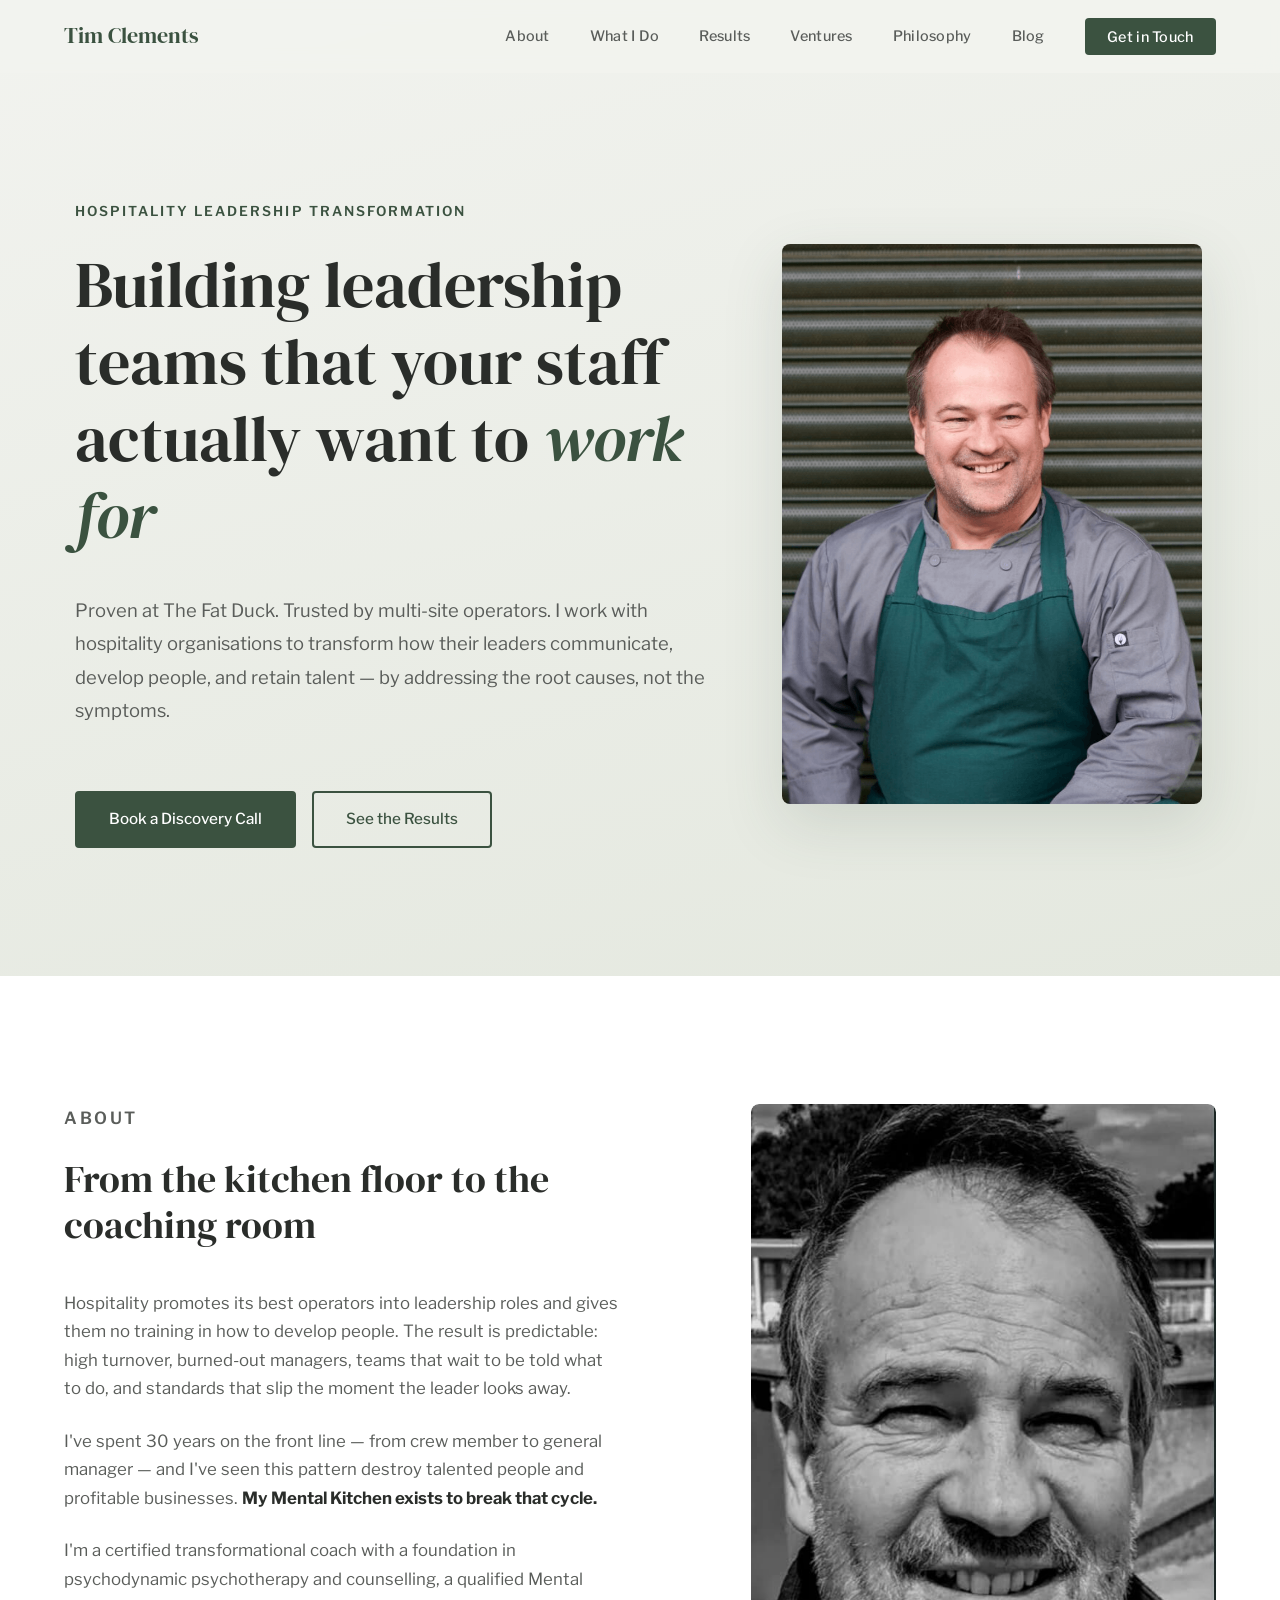
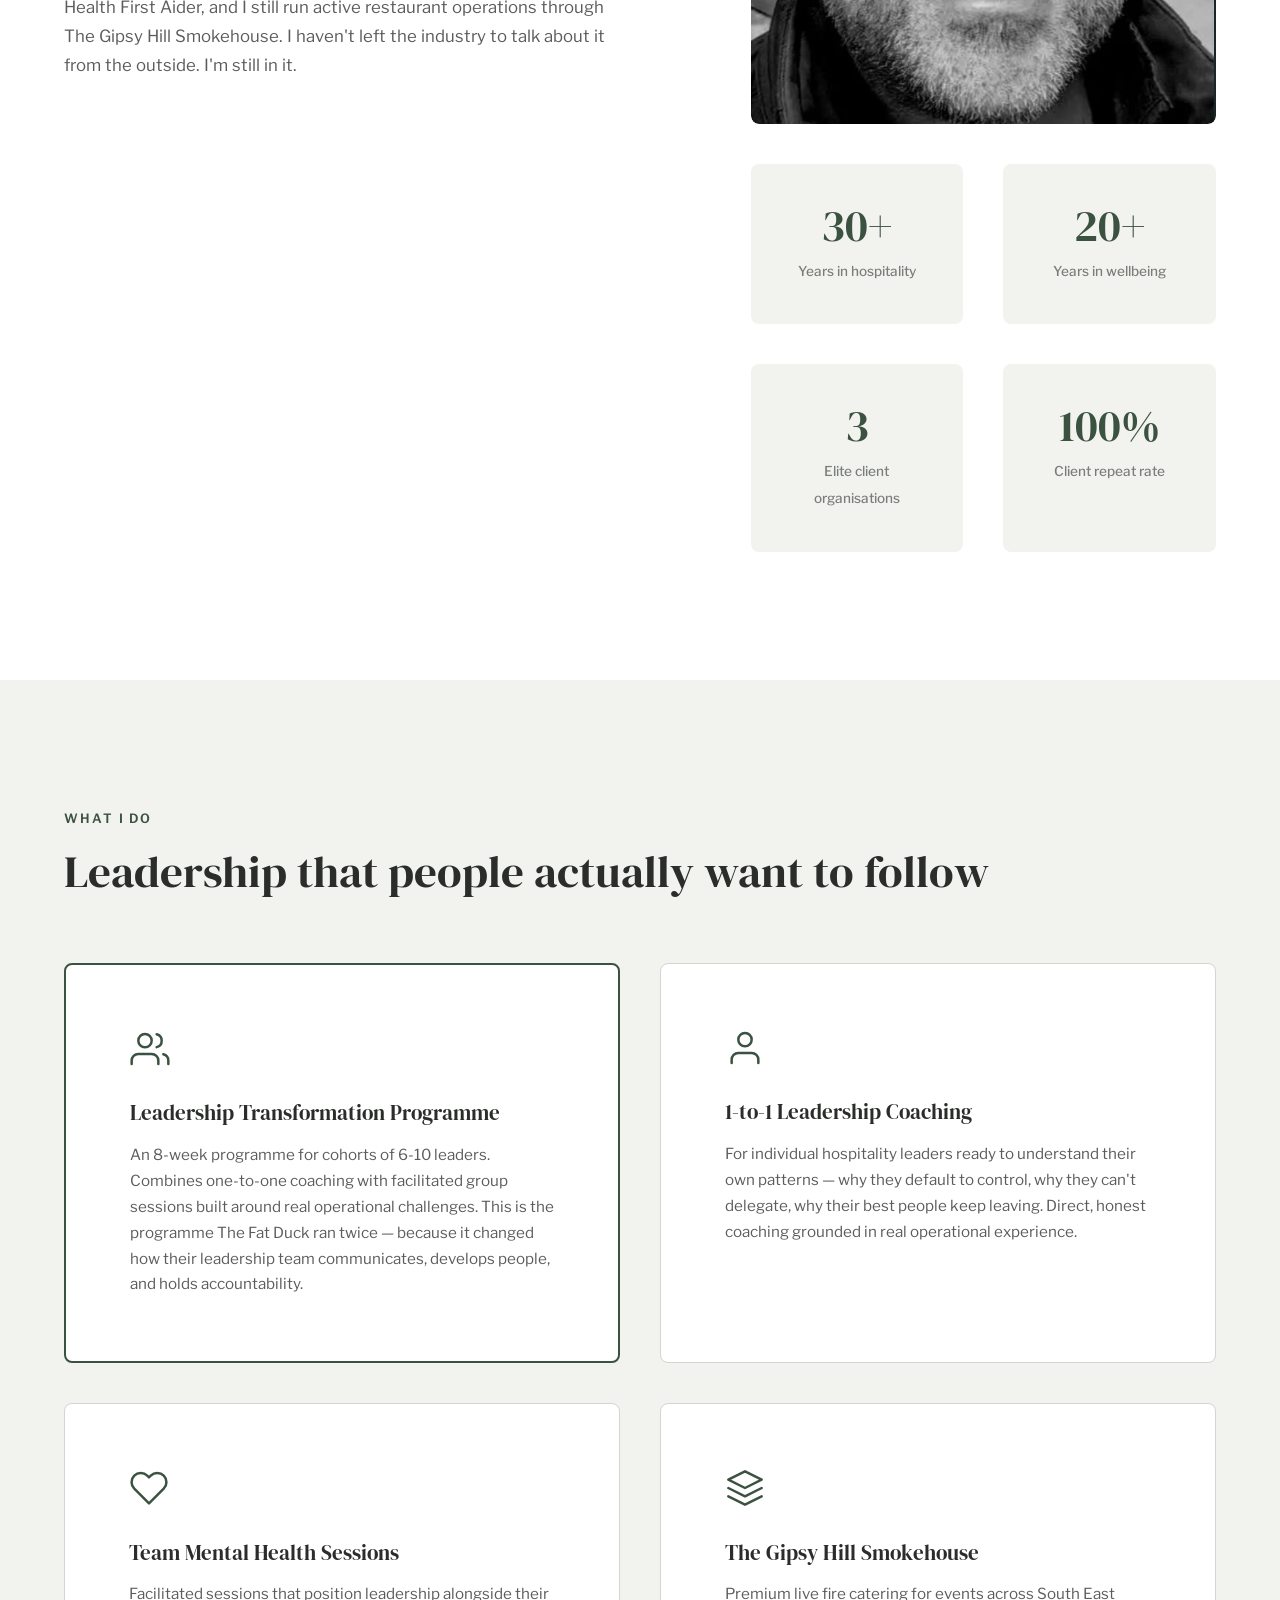
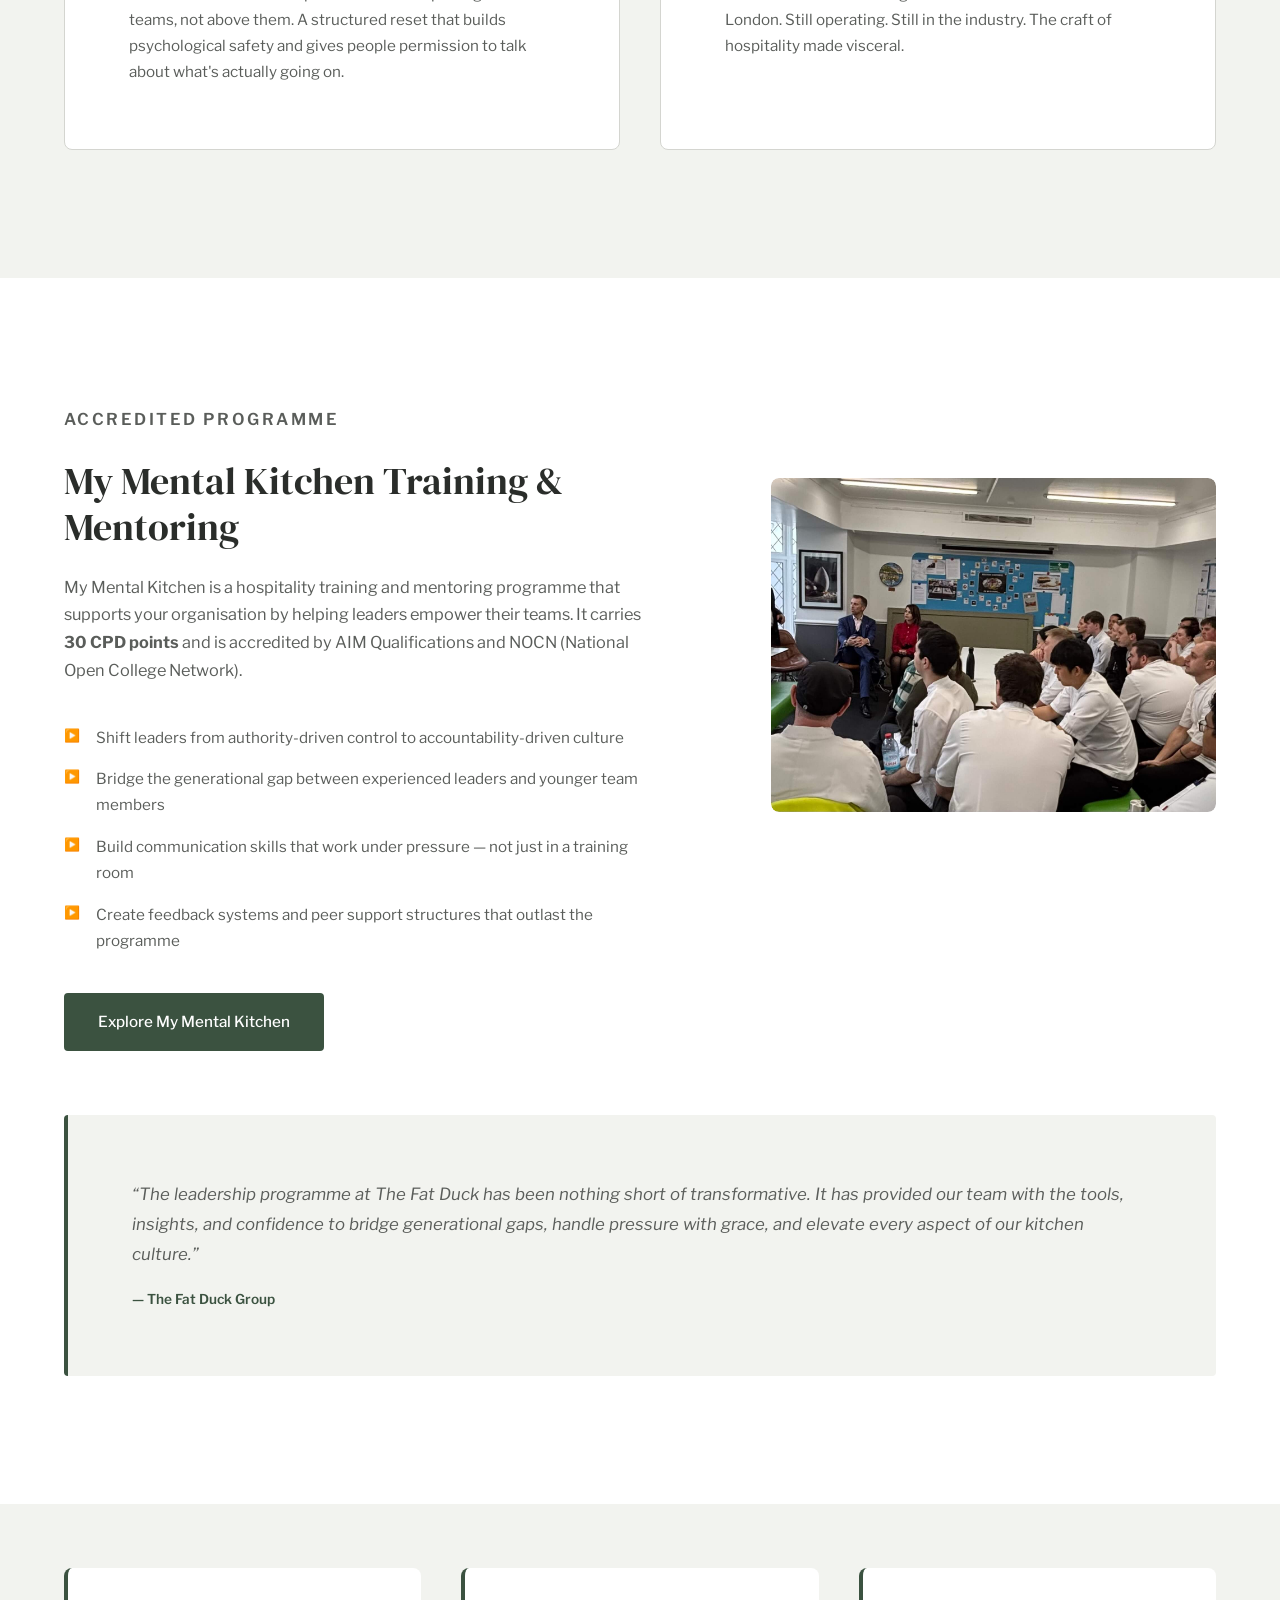
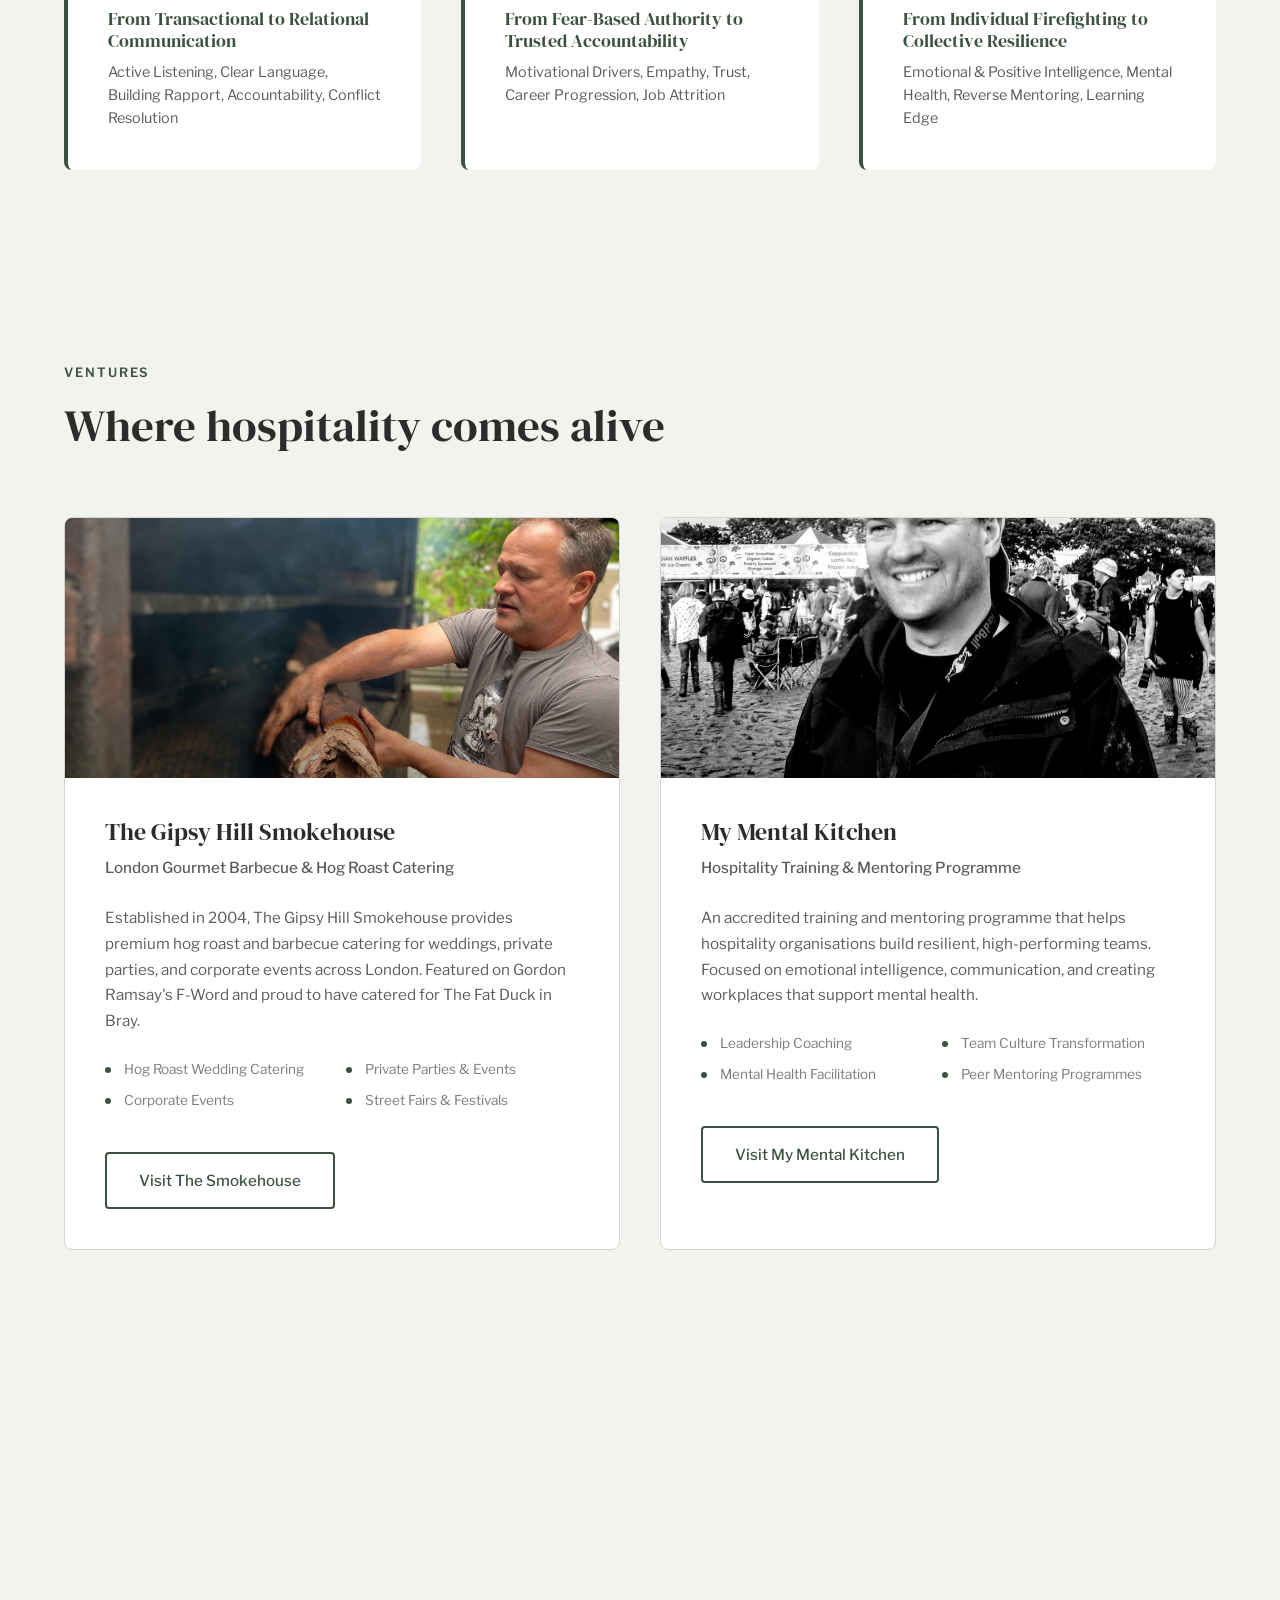
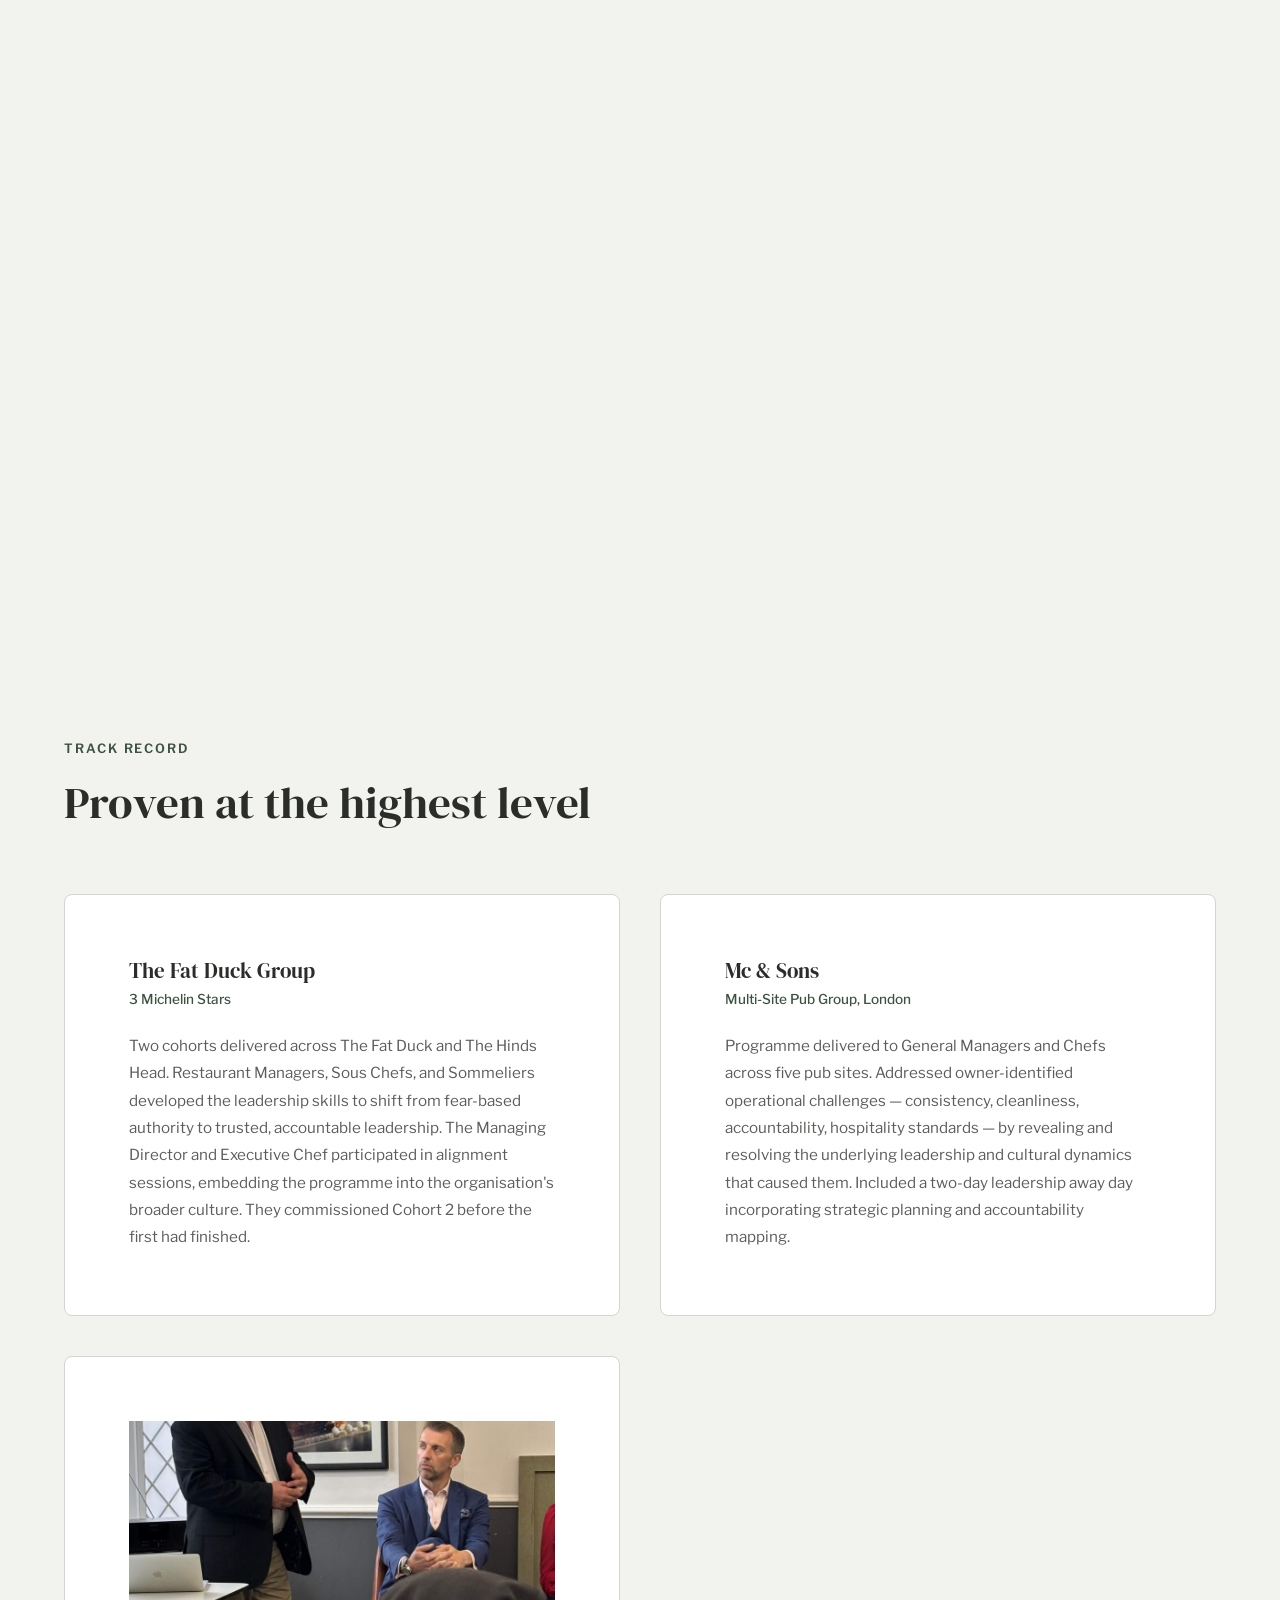
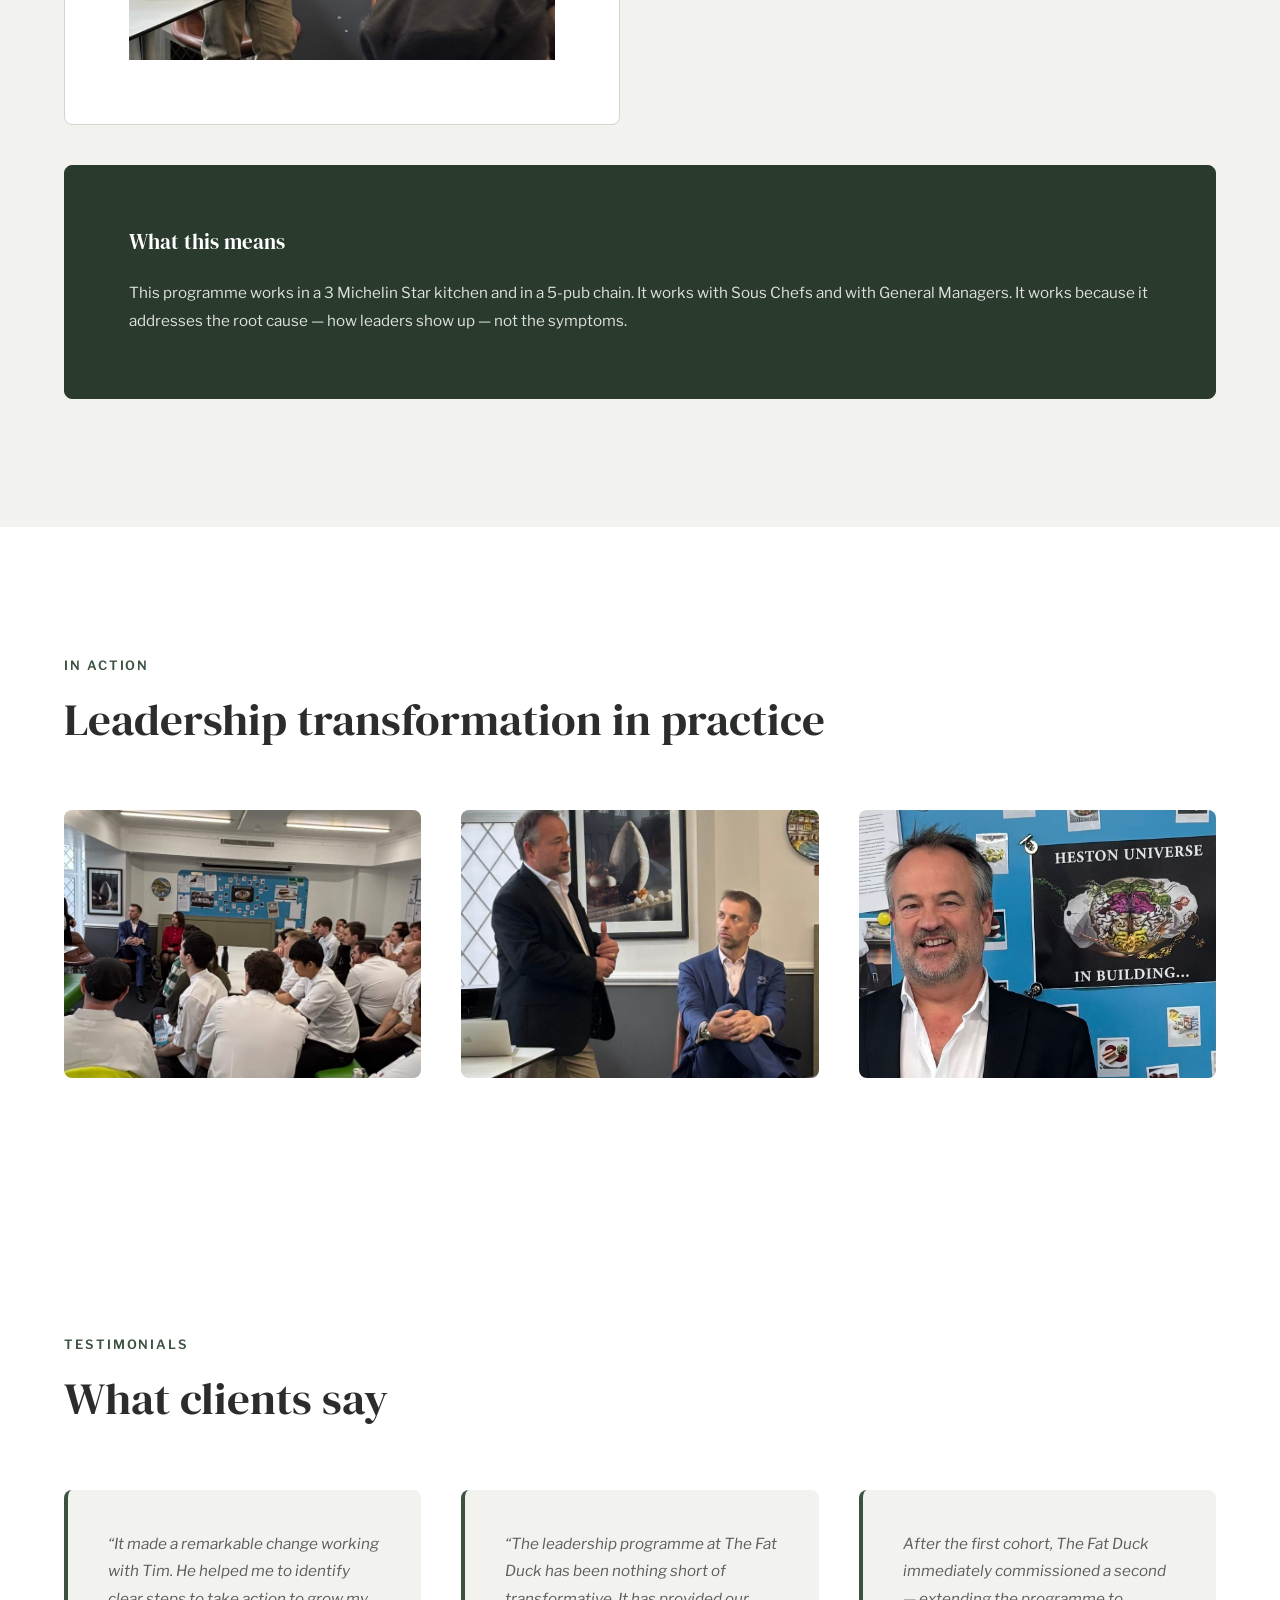
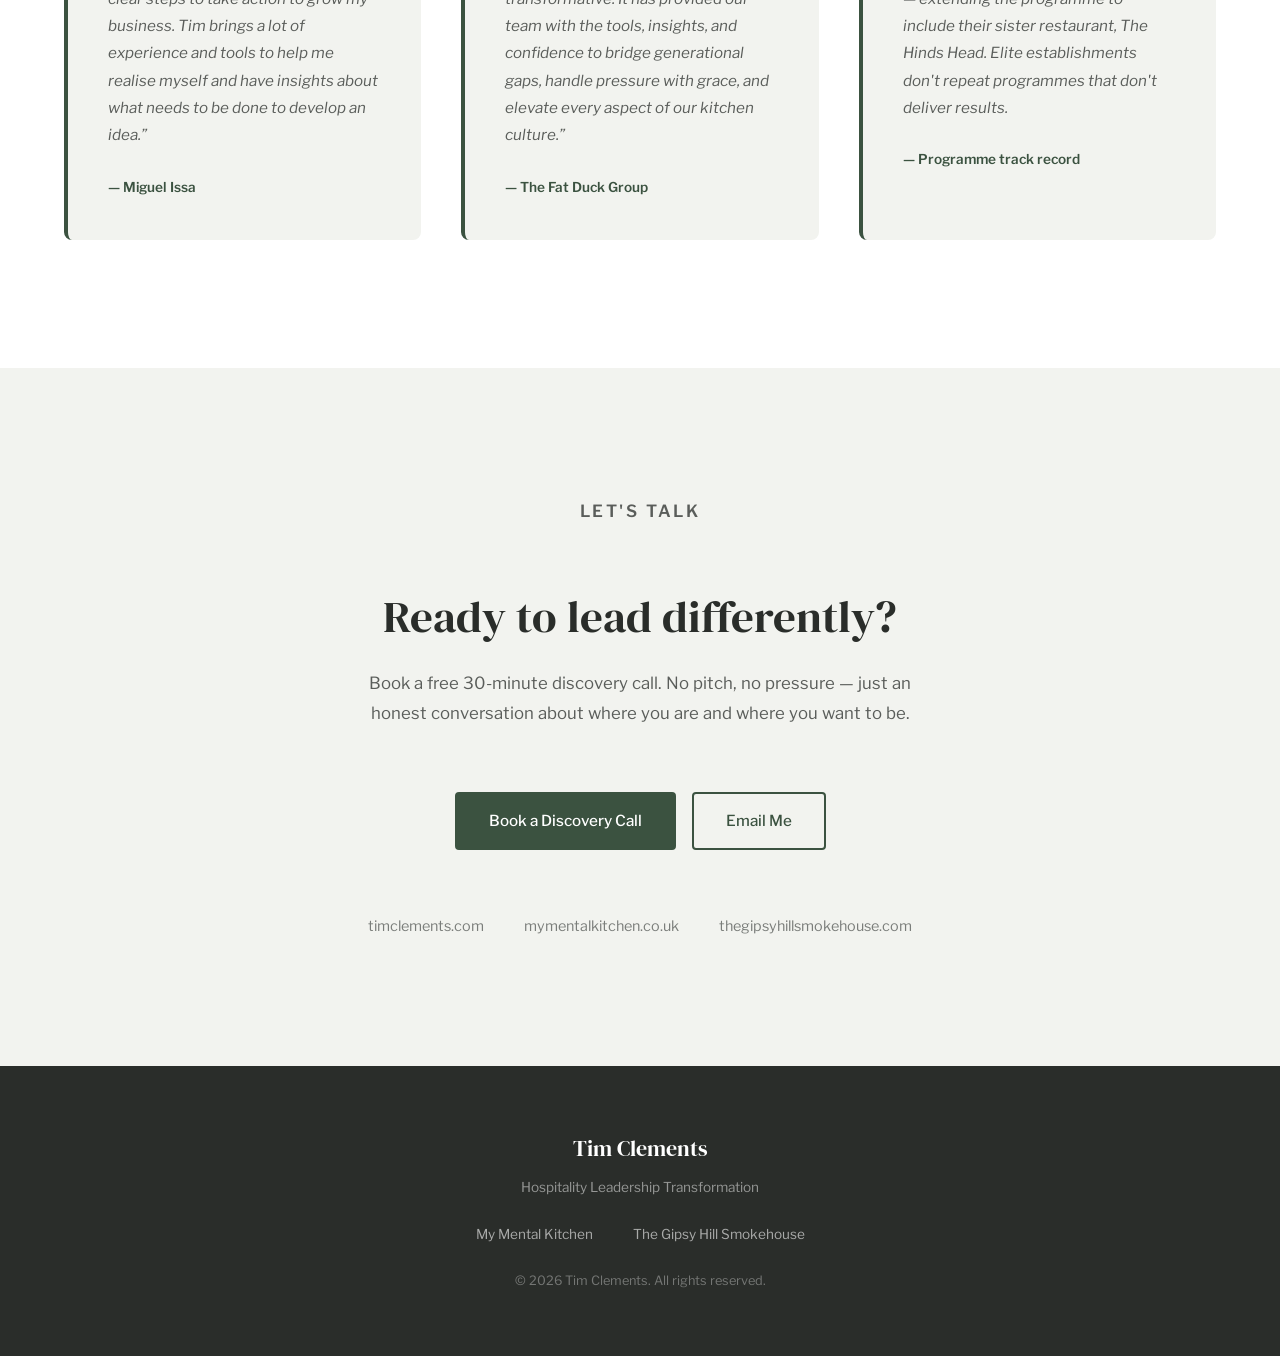
==== commit 26f66c0d: "Move pillar boxes to own section, laid out horizontally - Extracted three pillar cards from MMK side" ====
--- a/index.html
+++ b/index.html
@@ -176,26 +176,32 @@
                     <div class="mmk-image-feature">
                         <img src="images/IMG_6193.jpg" alt="Tim Clements delivering leadership coaching session at The Fat Duck" loading="lazy">
                     </div>
-                    <div class="mmk-pillars">
-                        <div class="pillar">
-                            <h4>From Transactional to Relational Communication</h4>
-                            <p>Active Listening, Clear Language, Building Rapport, Accountability, Conflict Resolution</p>
-                        </div>
-                        <div class="pillar">
-                            <h4>From Fear-Based Authority to Trusted Accountability</h4>
-                            <p>Motivational Drivers, Empathy, Trust, Career Progression, Job Attrition</p>
-                        </div>
-                        <div class="pillar">
-                            <h4>From Individual Firefighting to Collective Resilience</h4>
-                            <p>Emotional &amp; Positive Intelligence, Mental Health, Reverse Mentoring, Learning Edge</p>
-                        </div>
-                    </div>
                 </div>
             </div>
             <blockquote class="mmk-quote mmk-quote-full">
                 <p>&ldquo;The leadership programme at The Fat Duck has been nothing short of transformative. It has provided our team with the tools, insights, and confidence to bridge generational gaps, handle pressure with grace, and elevate every aspect of our kitchen culture.&rdquo;</p>
                 <cite>&mdash; The Fat Duck Group</cite>
             </blockquote>
+        </div>
+    </section>
+
+    <!-- Programme Pillars Section -->
+    <section class="section pillars-section" id="pillars">
+        <div class="container">
+            <div class="pillars-grid">
+                <div class="pillar">
+                    <h4>From Transactional to Relational Communication</h4>
+                    <p>Active Listening, Clear Language, Building Rapport, Accountability, Conflict Resolution</p>
+                </div>
+                <div class="pillar">
+                    <h4>From Fear-Based Authority to Trusted Accountability</h4>
+                    <p>Motivational Drivers, Empathy, Trust, Career Progression, Job Attrition</p>
+                </div>
+                <div class="pillar">
+                    <h4>From Individual Firefighting to Collective Resilience</h4>
+                    <p>Emotional &amp; Positive Intelligence, Mental Health, Reverse Mentoring, Learning Edge</p>
+                </div>
+            </div>
         </div>
     </section>
 
--- a/styles.css
+++ b/styles.css
@@ -490,23 +490,23 @@
     font-size: 0.95rem;
 }
 
-.mmk-pillars {
-    display: flex;
-    flex-direction: column;
-    gap: var(--space-md);
-    justify-content: space-between;
-    height: 100%;
+/* --- Pillars Section --- */
+.pillars-section {
+    background: var(--color-bg);
+    padding: var(--space-xl) 0;
+}
+
+.pillars-grid {
+    display: grid;
+    grid-template-columns: repeat(3, 1fr);
+    gap: var(--space-lg);
 }
 
 .pillar {
-    background: var(--color-bg);
+    background: var(--color-white);
     padding: var(--space-lg);
     border-radius: var(--radius-lg);
     border-left: 4px solid var(--color-primary);
-    flex: 1;
-    display: flex;
-    flex-direction: column;
-    justify-content: center;
 }
 
 .pillar h4 {
@@ -995,6 +995,10 @@
 
     .mmk-sidebar {
         padding-top: 0;
+    }
+
+    .pillars-grid {
+        grid-template-columns: 1fr;
     }
 
     .services-grid,
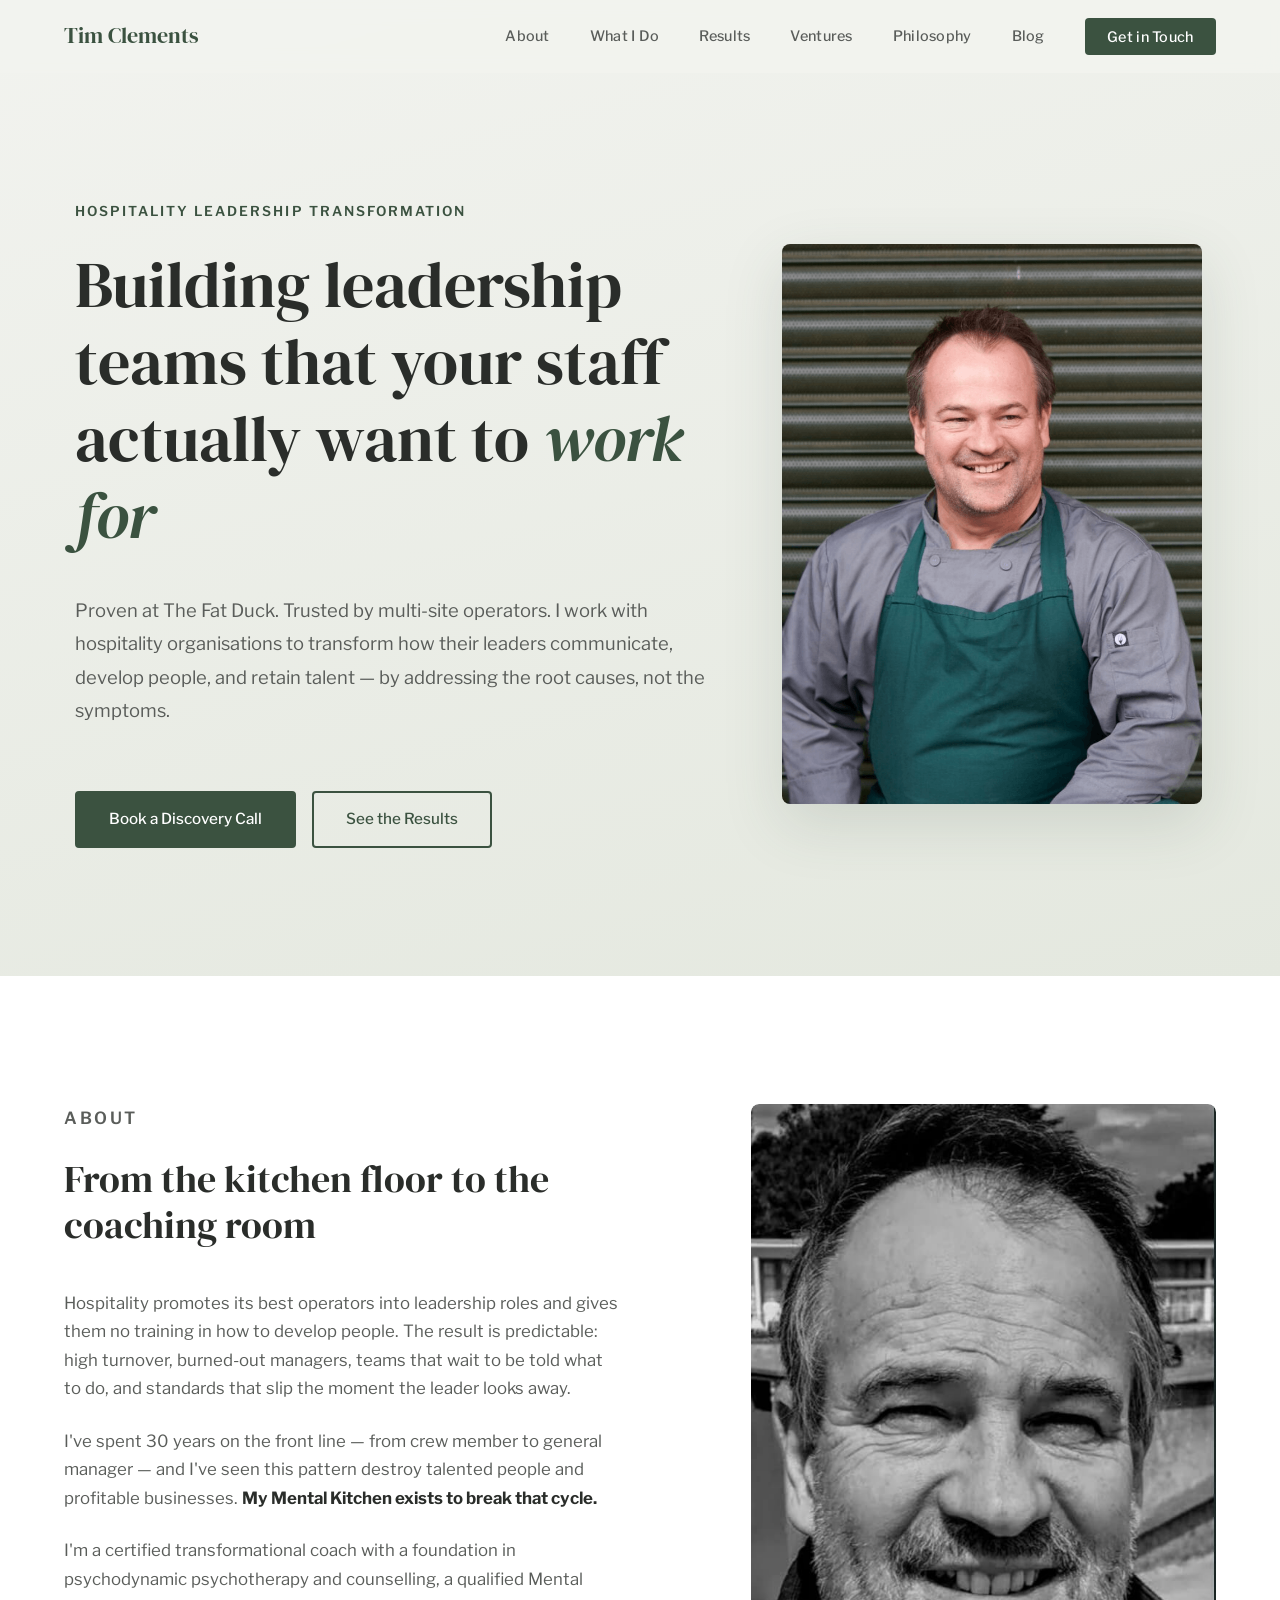
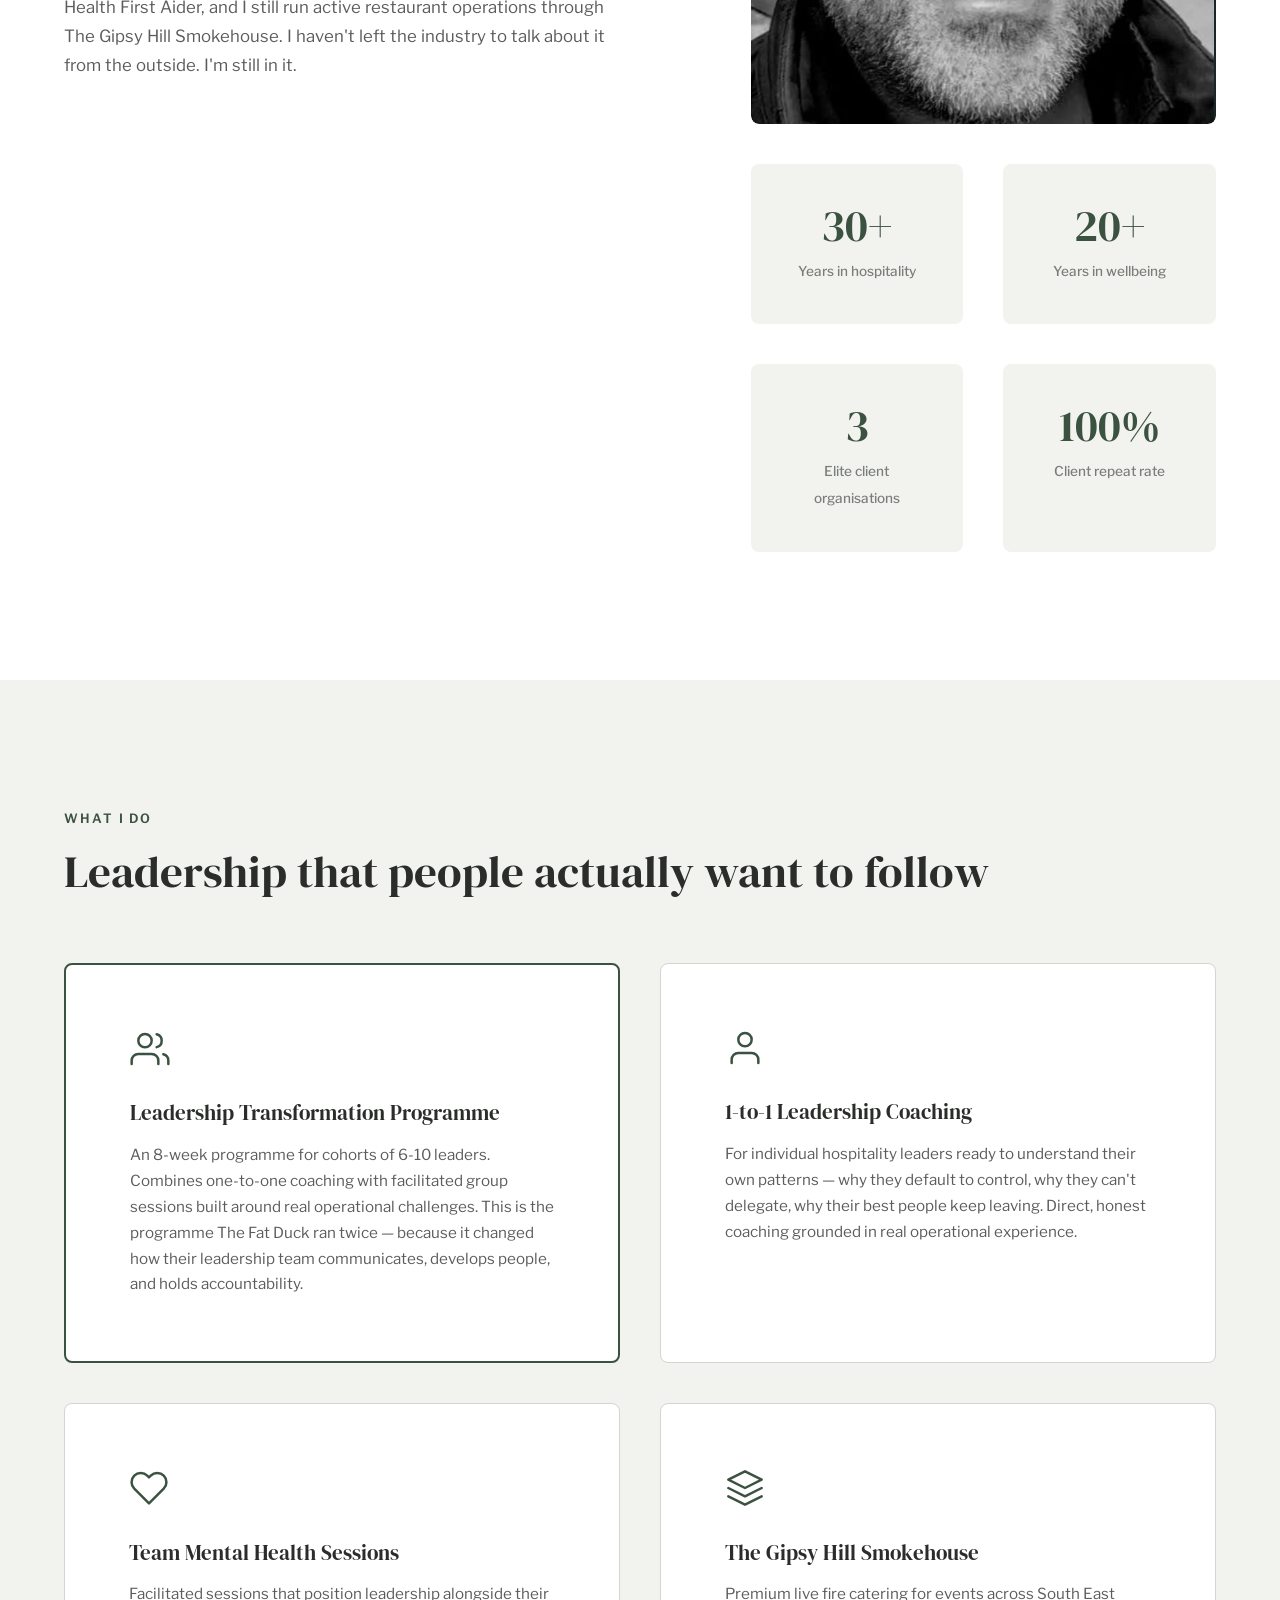
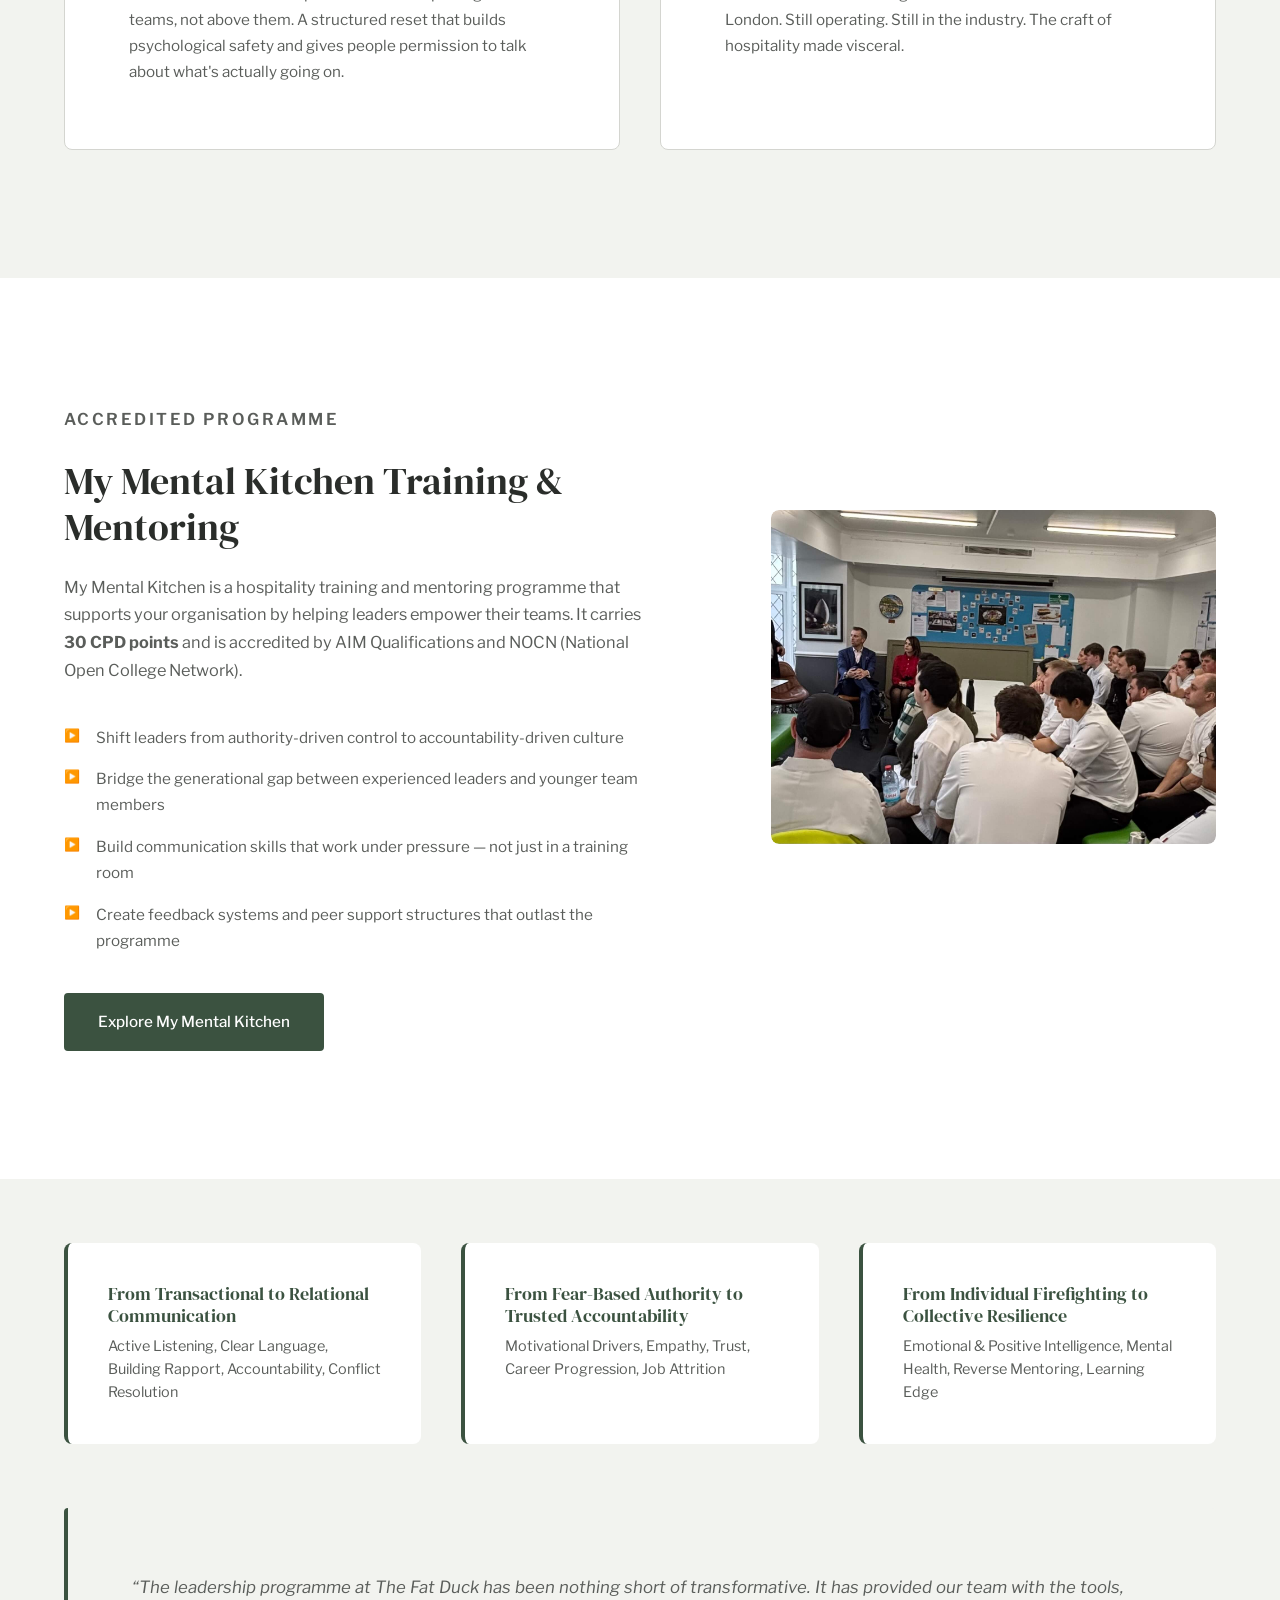
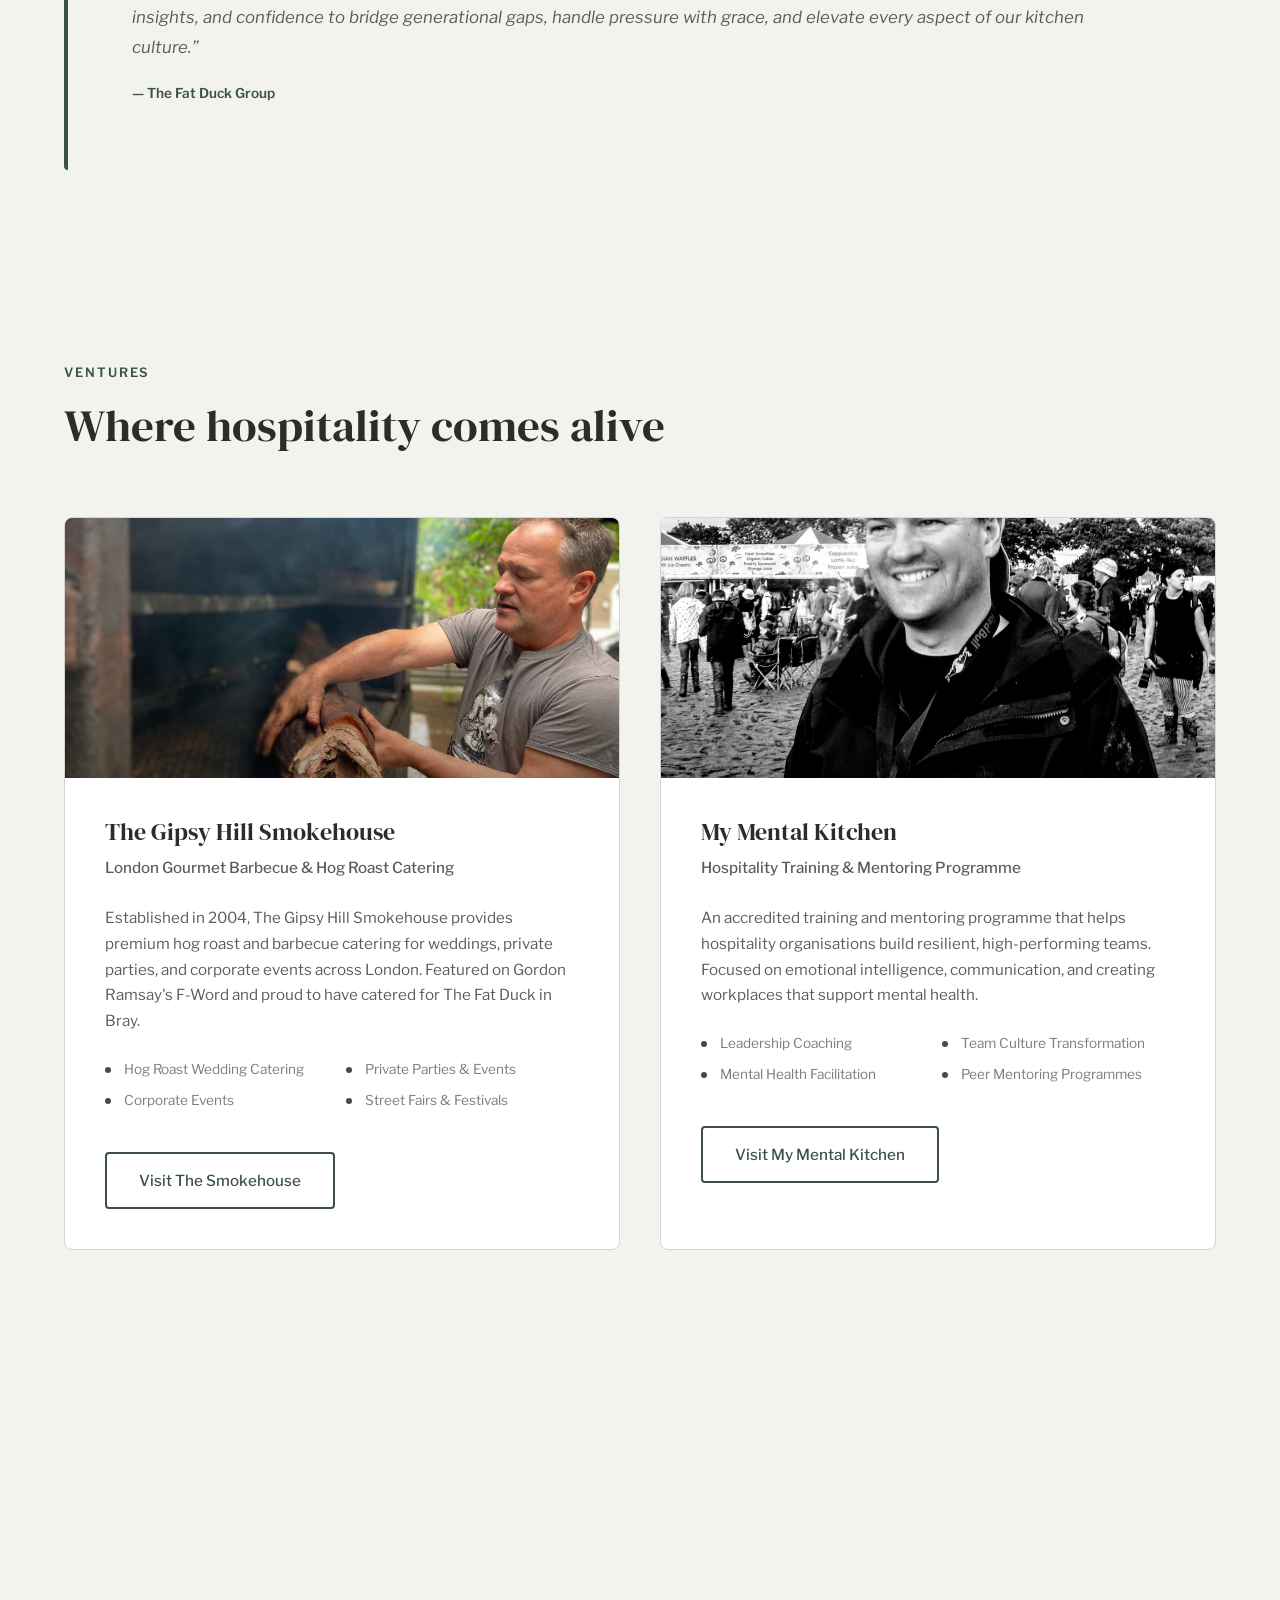
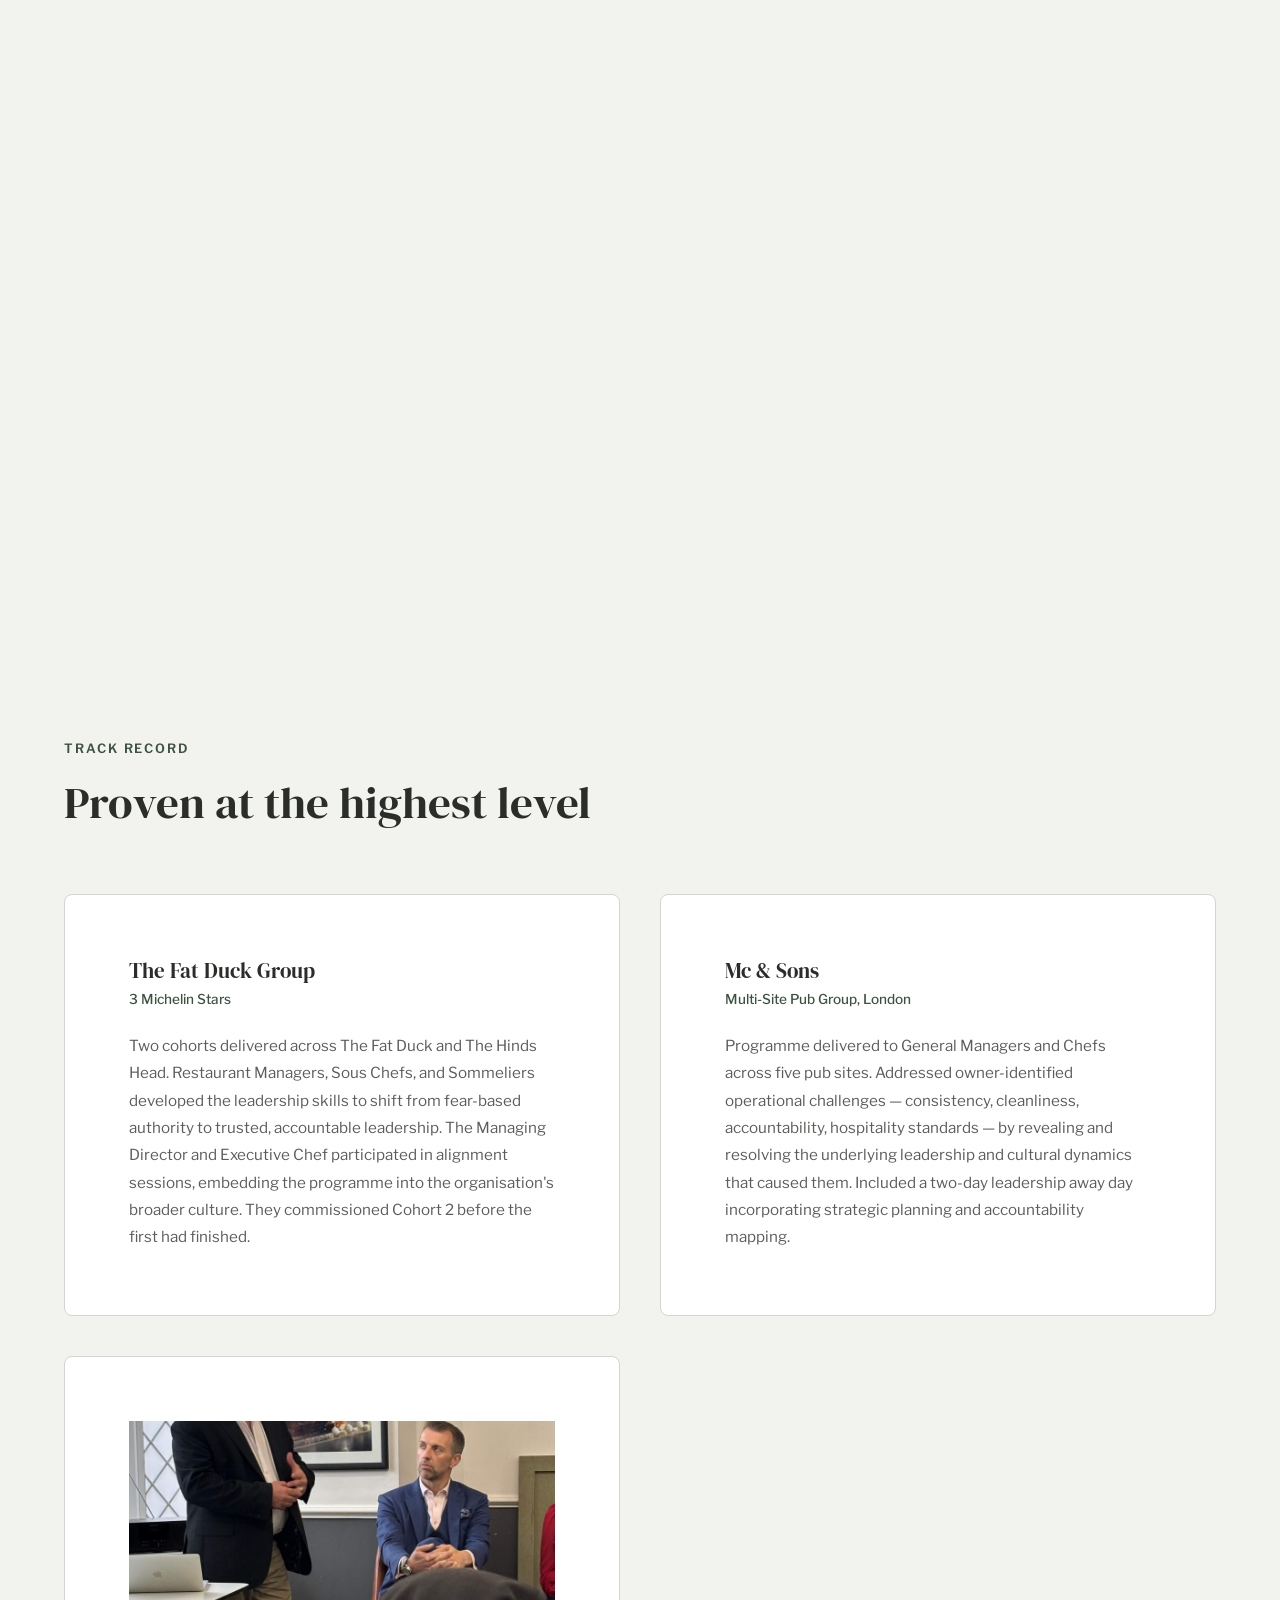
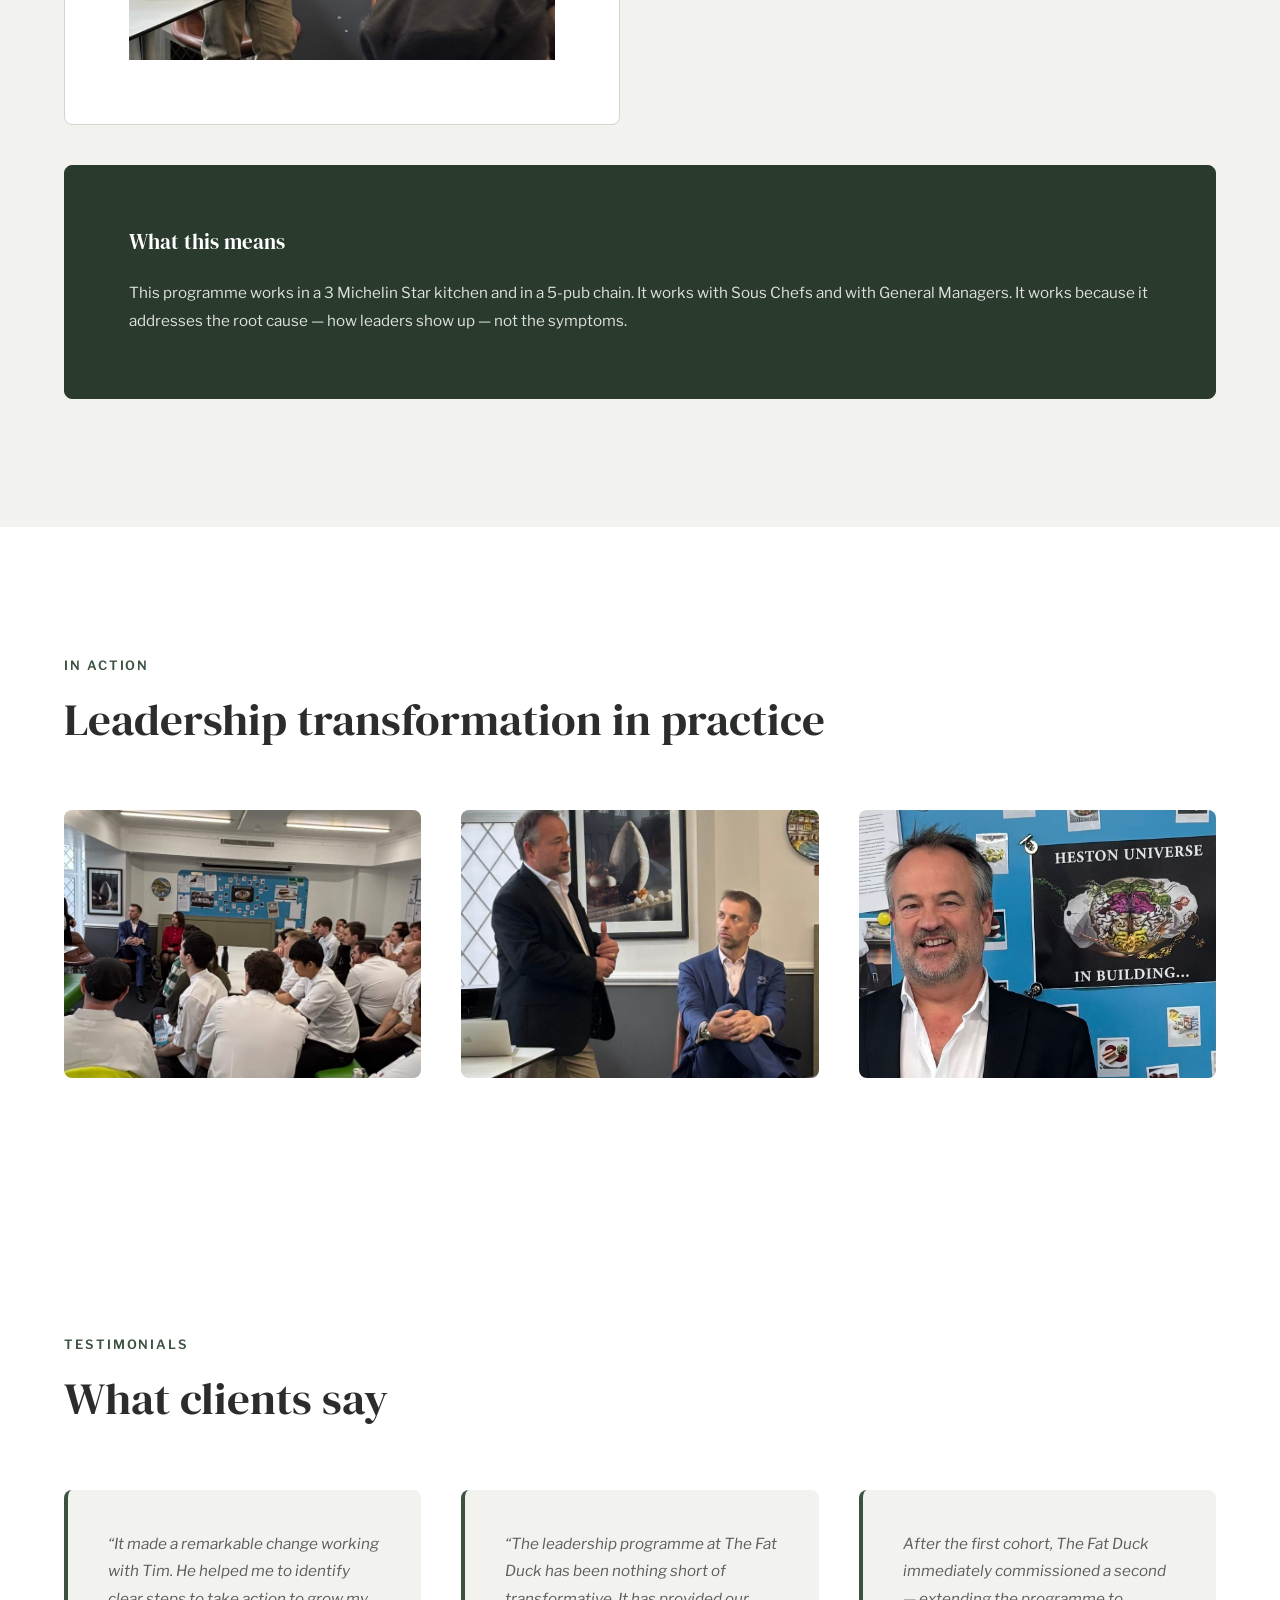
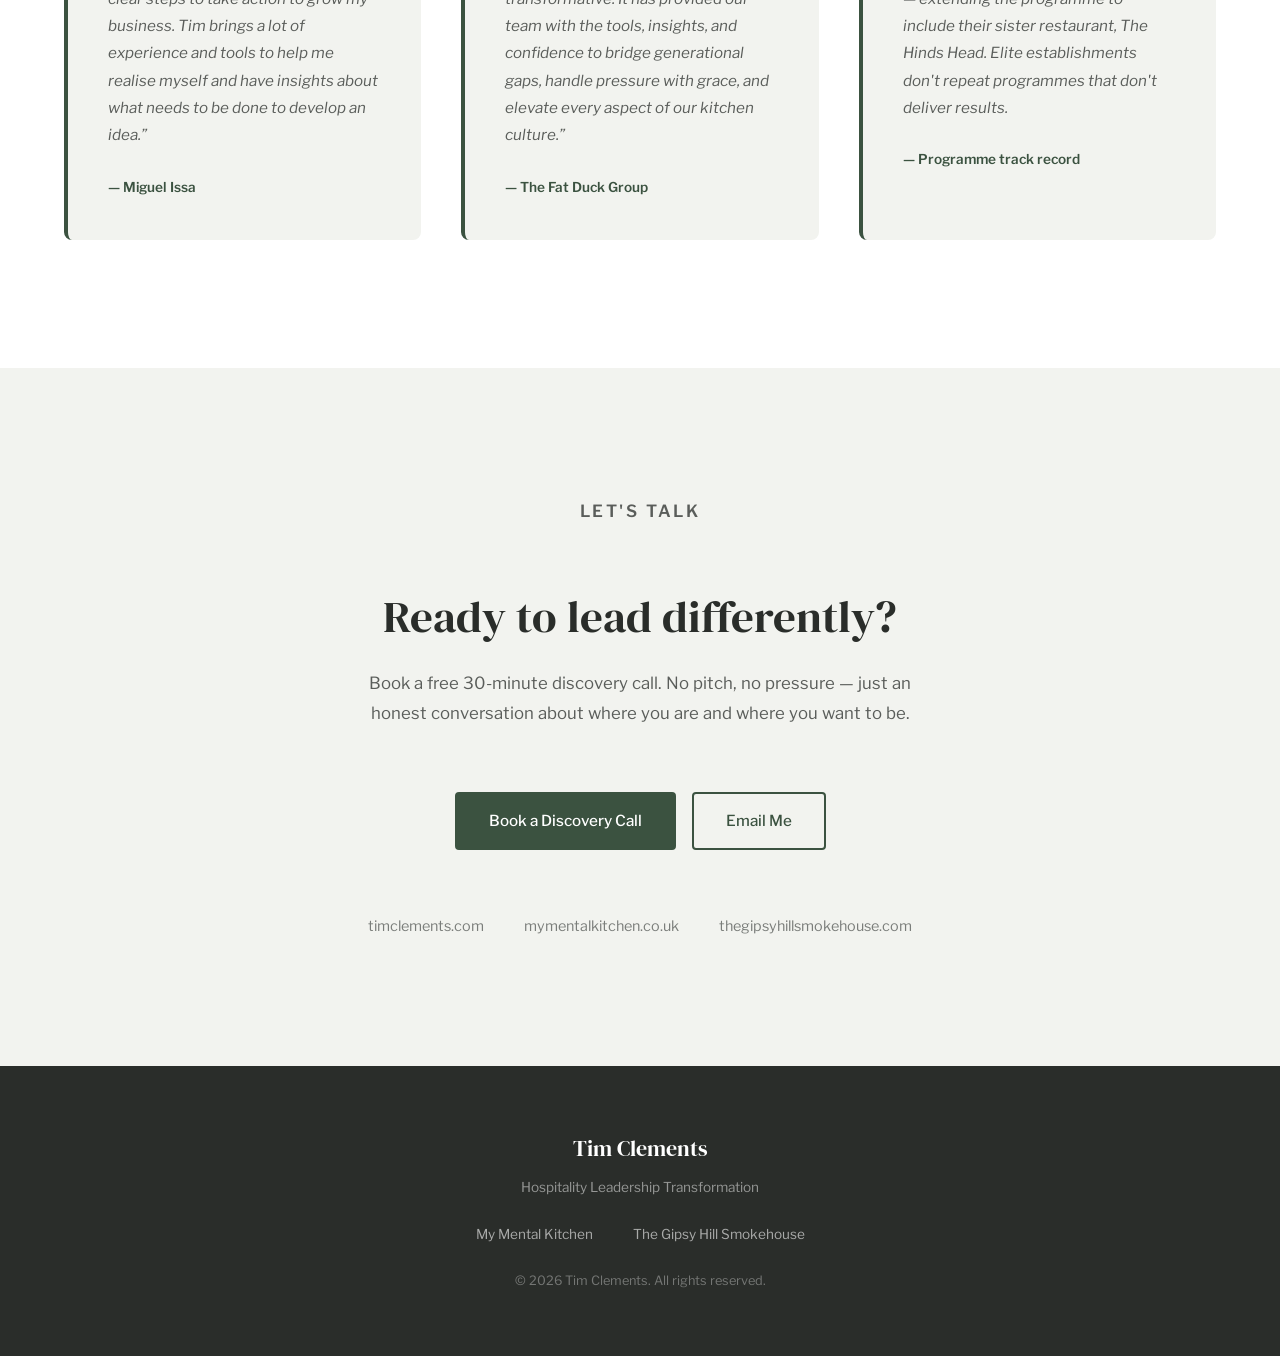
==== commit e28977fc: "Move pillars above Fat Duck quote, push image down slightly - Pillars section now sits between MMK c" ====
--- a/index.html
+++ b/index.html
@@ -178,30 +178,30 @@
                     </div>
                 </div>
             </div>
+        </div>
+    </section>
+
+    <!-- Programme Pillars Section -->
+    <section class="section pillars-section" id="pillars">
+        <div class="container">
+            <div class="pillars-grid">
+                <div class="pillar">
+                    <h4>From Transactional to Relational Communication</h4>
+                    <p>Active Listening, Clear Language, Building Rapport, Accountability, Conflict Resolution</p>
+                </div>
+                <div class="pillar">
+                    <h4>From Fear-Based Authority to Trusted Accountability</h4>
+                    <p>Motivational Drivers, Empathy, Trust, Career Progression, Job Attrition</p>
+                </div>
+                <div class="pillar">
+                    <h4>From Individual Firefighting to Collective Resilience</h4>
+                    <p>Emotional &amp; Positive Intelligence, Mental Health, Reverse Mentoring, Learning Edge</p>
+                </div>
+            </div>
             <blockquote class="mmk-quote mmk-quote-full">
                 <p>&ldquo;The leadership programme at The Fat Duck has been nothing short of transformative. It has provided our team with the tools, insights, and confidence to bridge generational gaps, handle pressure with grace, and elevate every aspect of our kitchen culture.&rdquo;</p>
                 <cite>&mdash; The Fat Duck Group</cite>
             </blockquote>
-        </div>
-    </section>
-
-    <!-- Programme Pillars Section -->
-    <section class="section pillars-section" id="pillars">
-        <div class="container">
-            <div class="pillars-grid">
-                <div class="pillar">
-                    <h4>From Transactional to Relational Communication</h4>
-                    <p>Active Listening, Clear Language, Building Rapport, Accountability, Conflict Resolution</p>
-                </div>
-                <div class="pillar">
-                    <h4>From Fear-Based Authority to Trusted Accountability</h4>
-                    <p>Motivational Drivers, Empathy, Trust, Career Progression, Job Attrition</p>
-                </div>
-                <div class="pillar">
-                    <h4>From Individual Firefighting to Collective Resilience</h4>
-                    <p>Emotional &amp; Positive Intelligence, Mental Health, Reverse Mentoring, Learning Edge</p>
-                </div>
-            </div>
         </div>
     </section>
 
--- a/styles.css
+++ b/styles.css
@@ -446,7 +446,7 @@
 }
 
 .mmk-sidebar {
-    padding-top: 4.5rem;
+    padding-top: 6.5rem;
 }
 
 .mmk-content h2 {
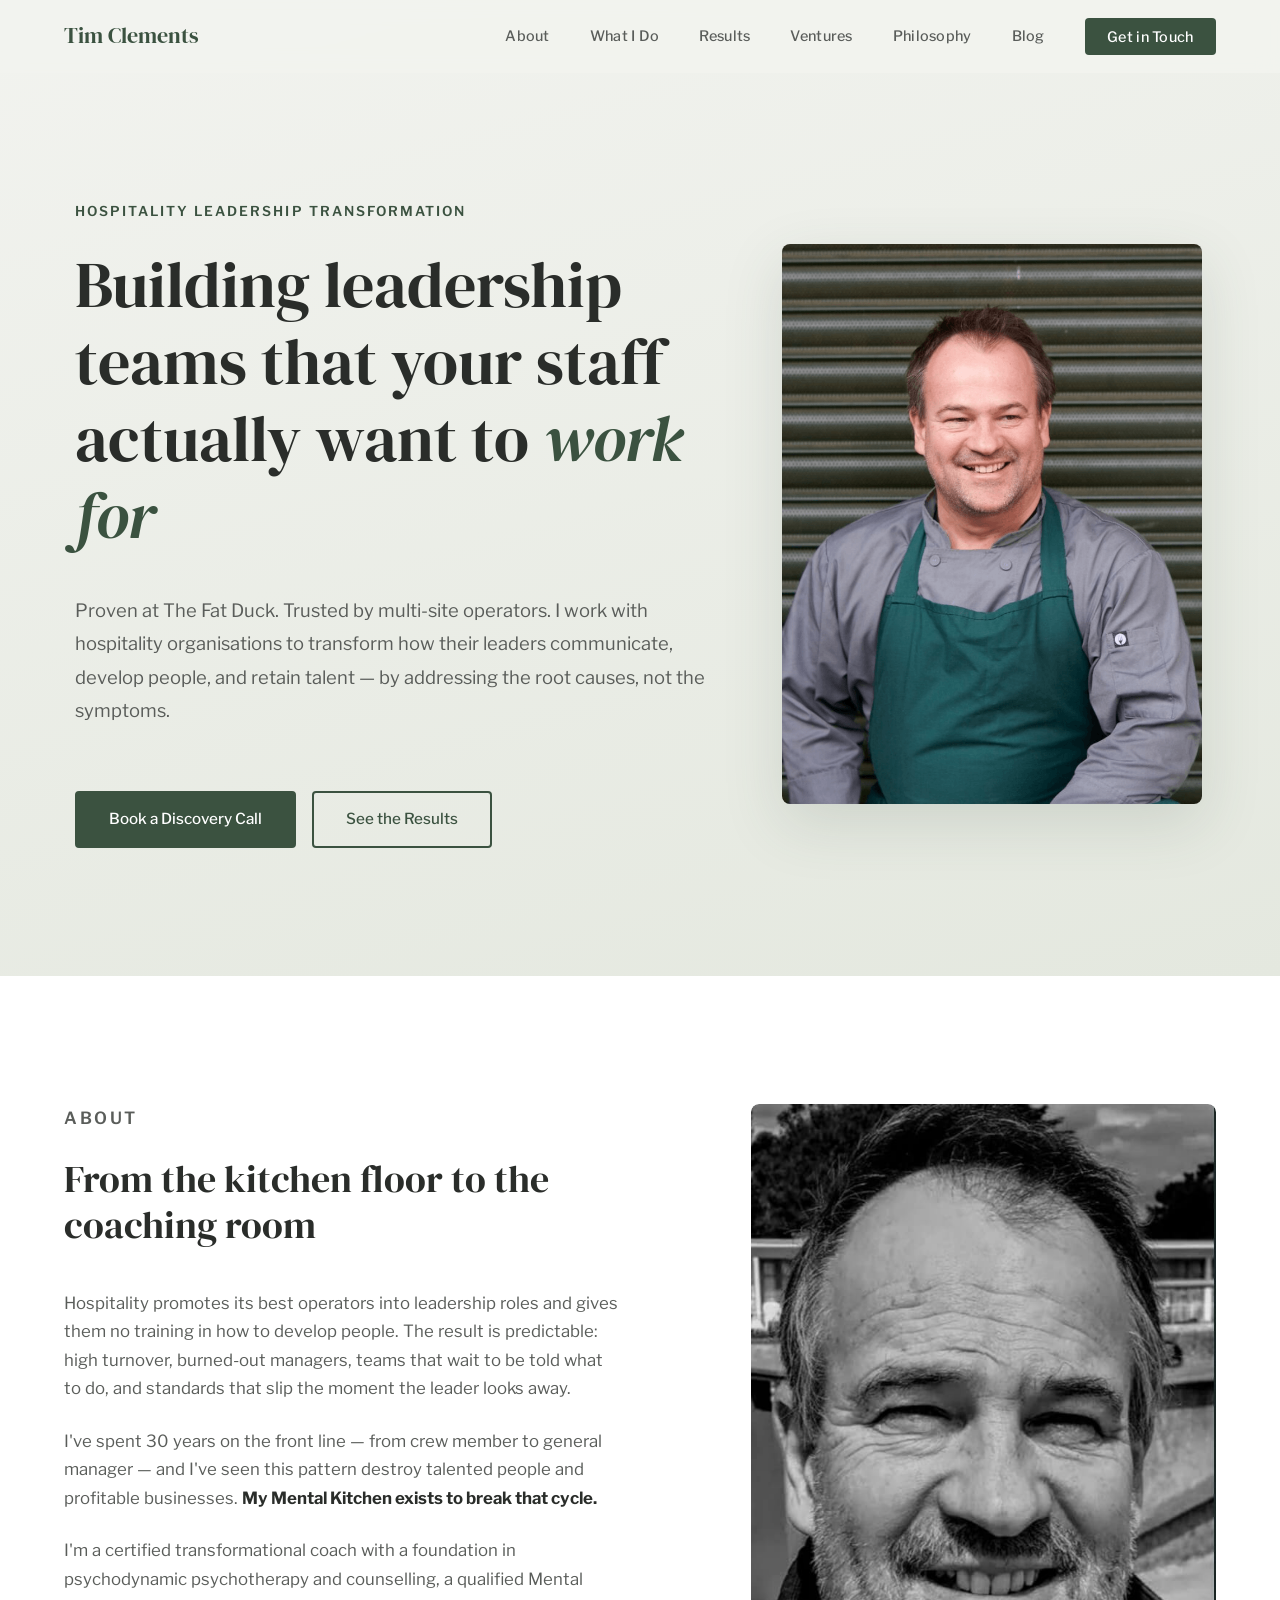
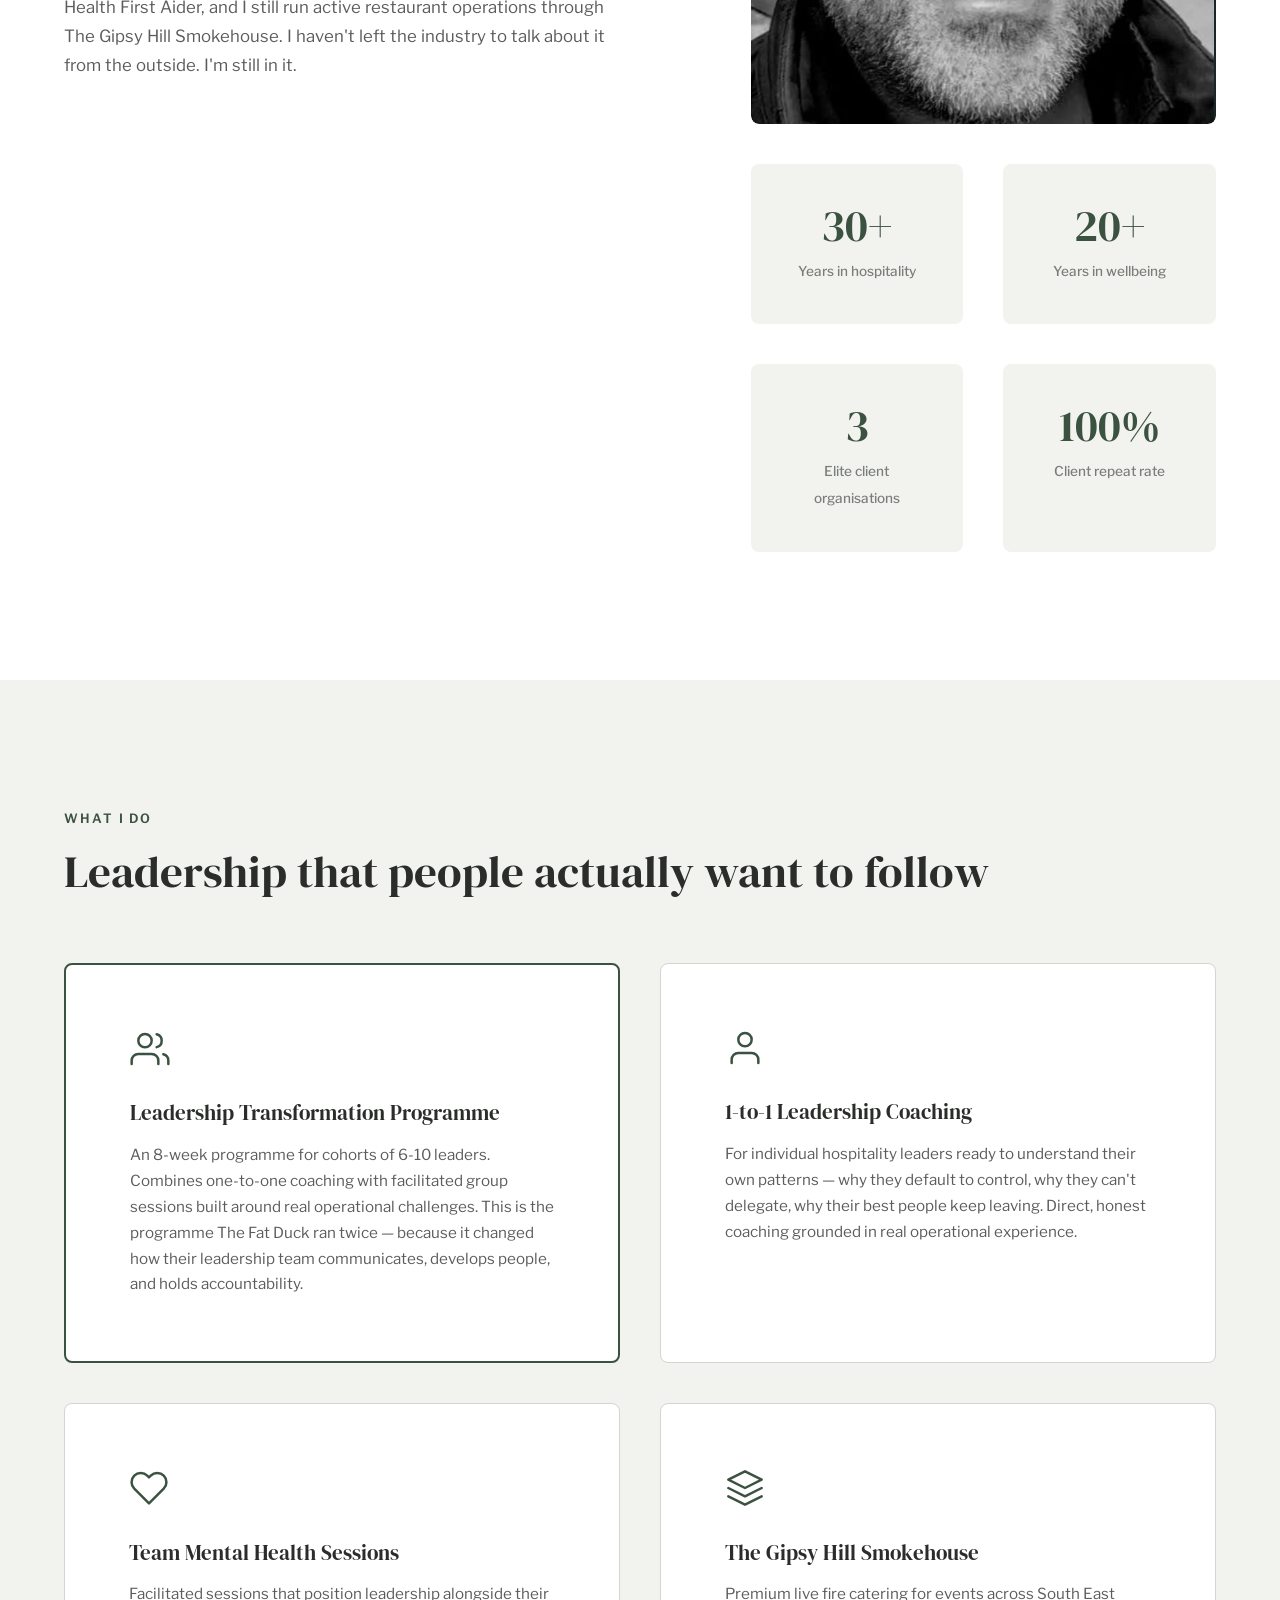
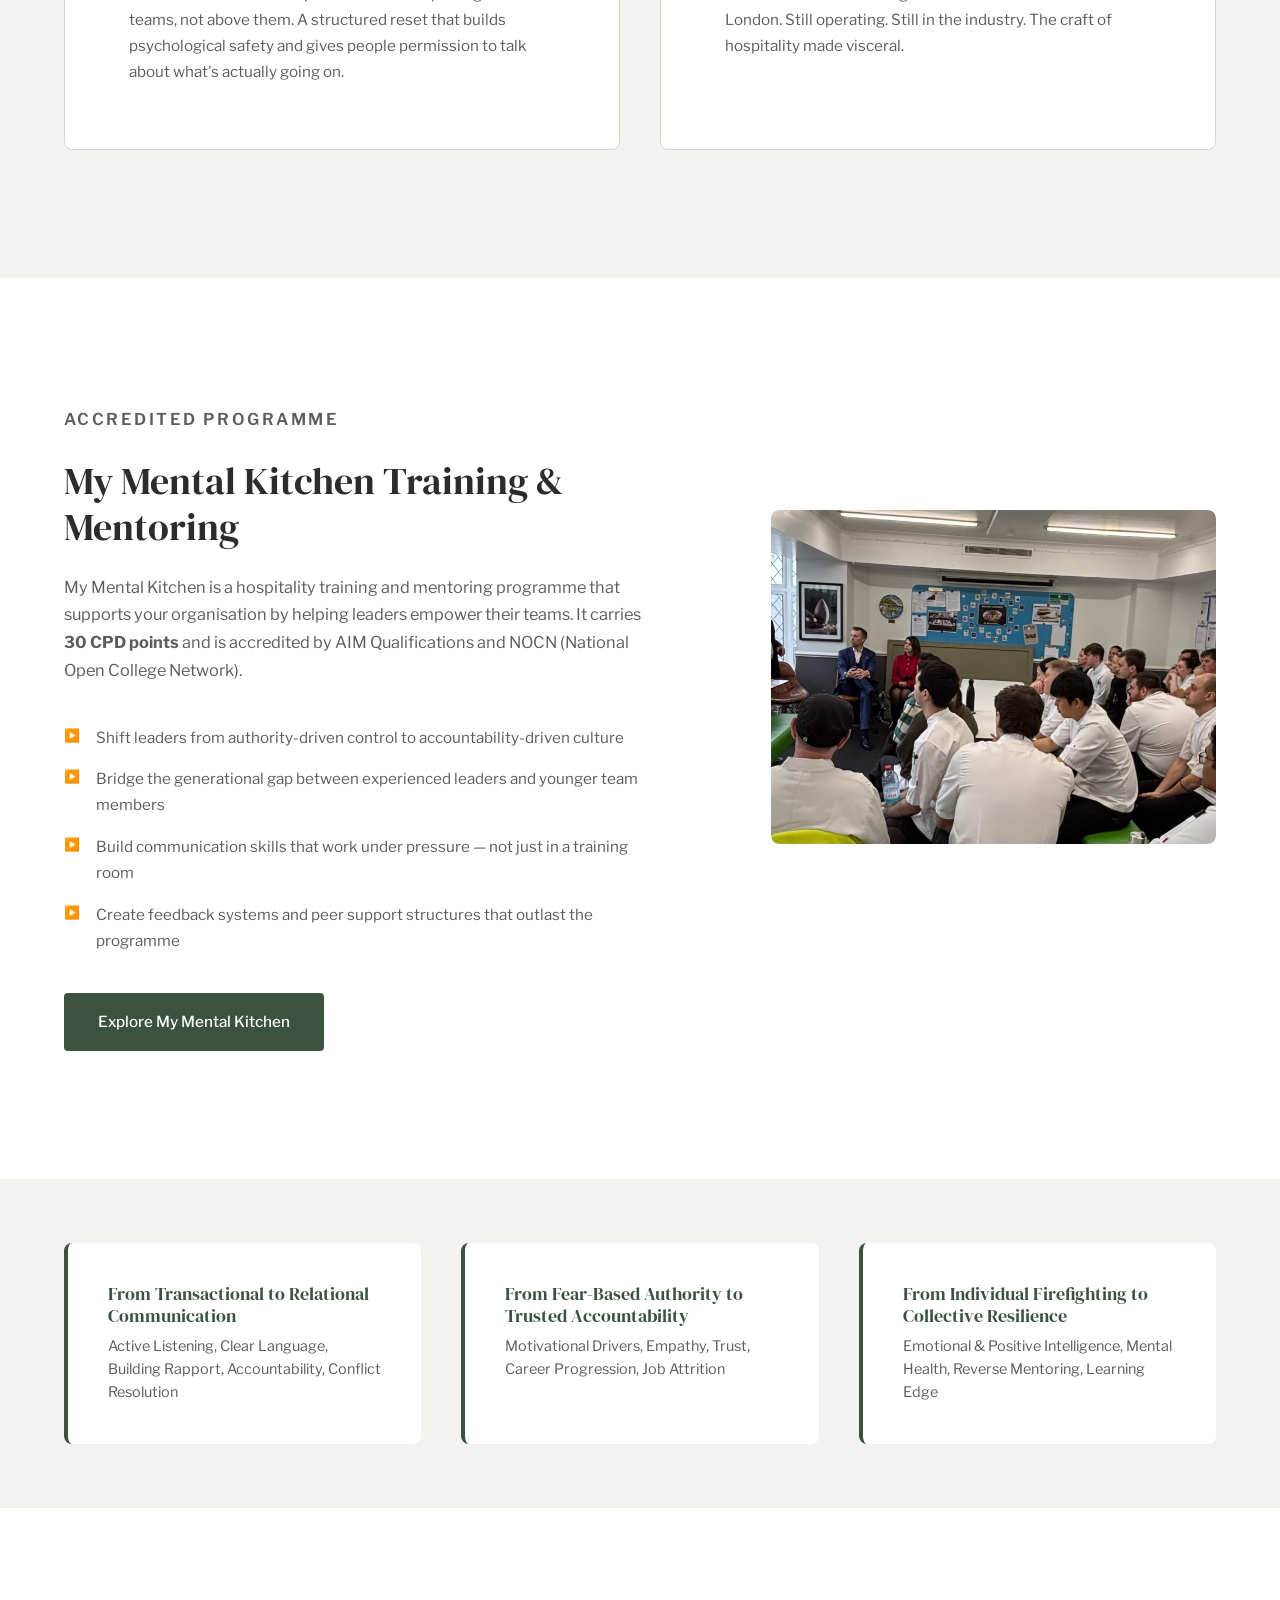
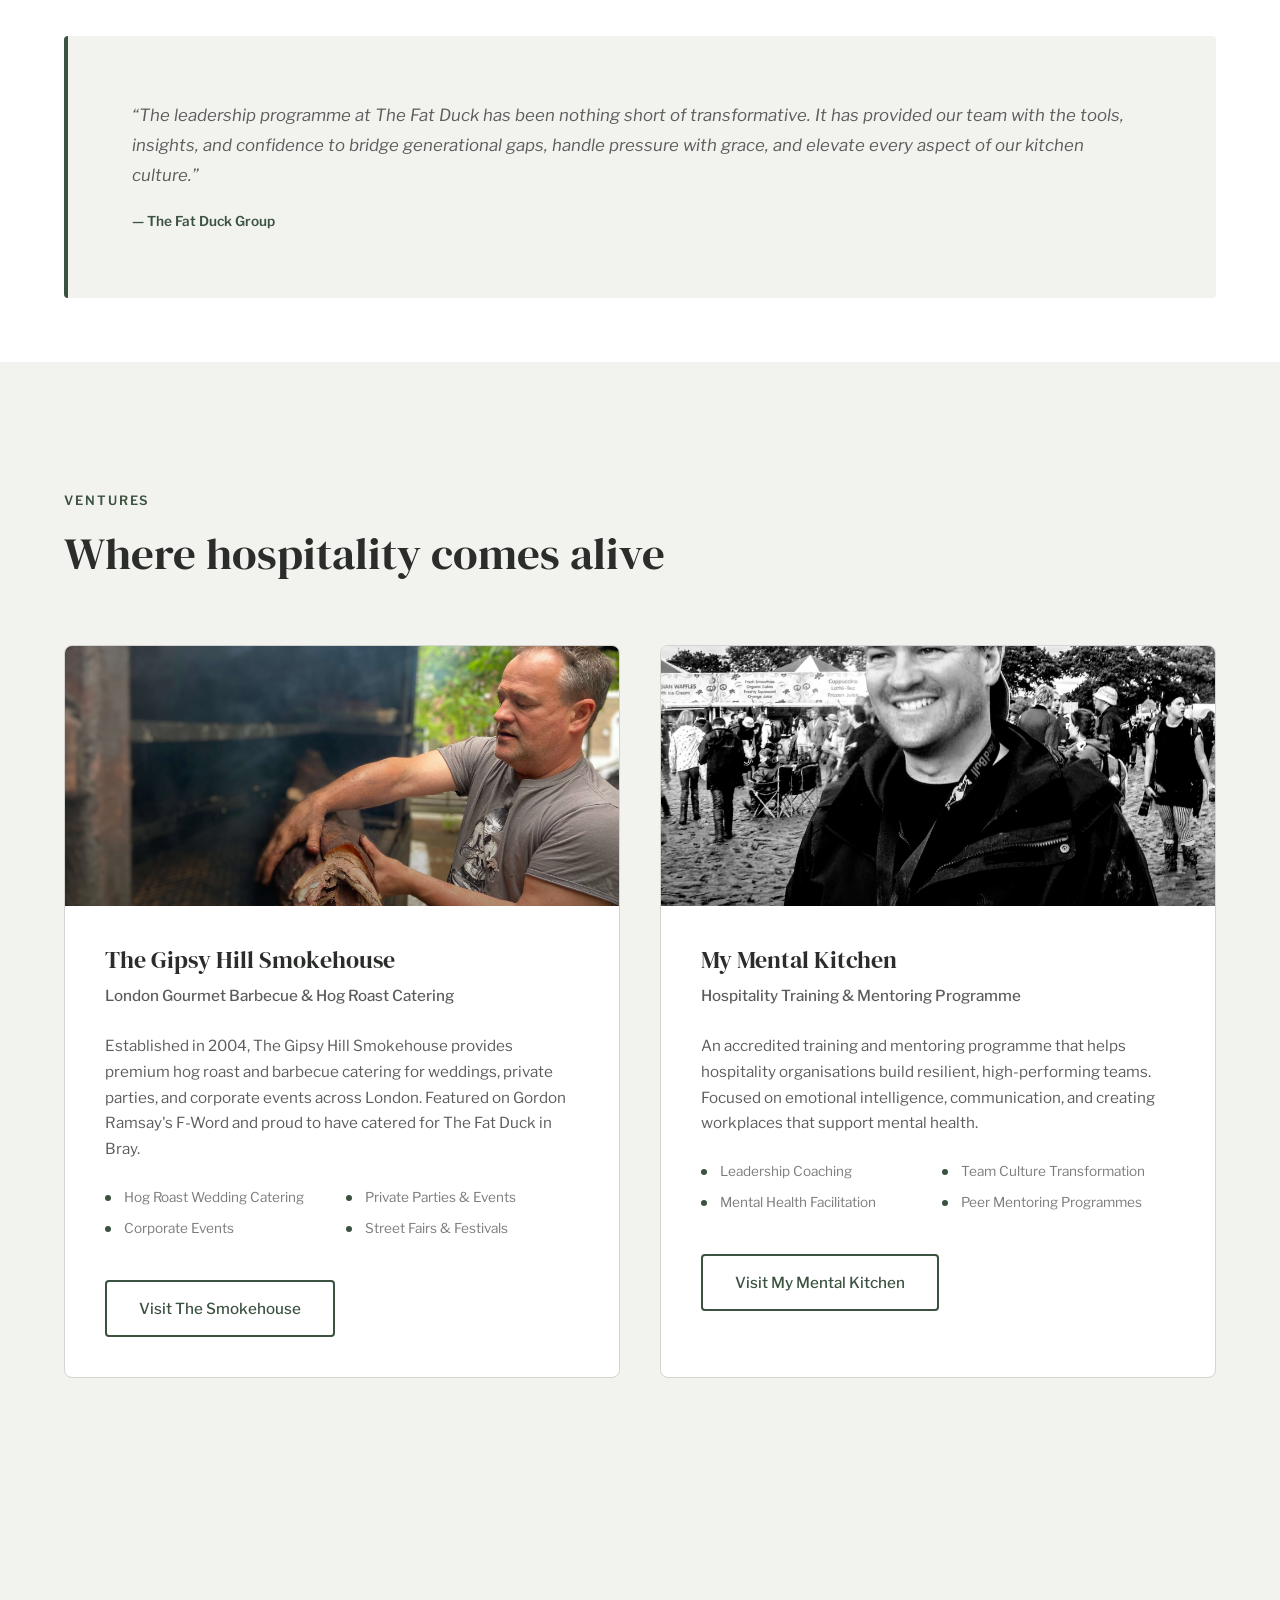
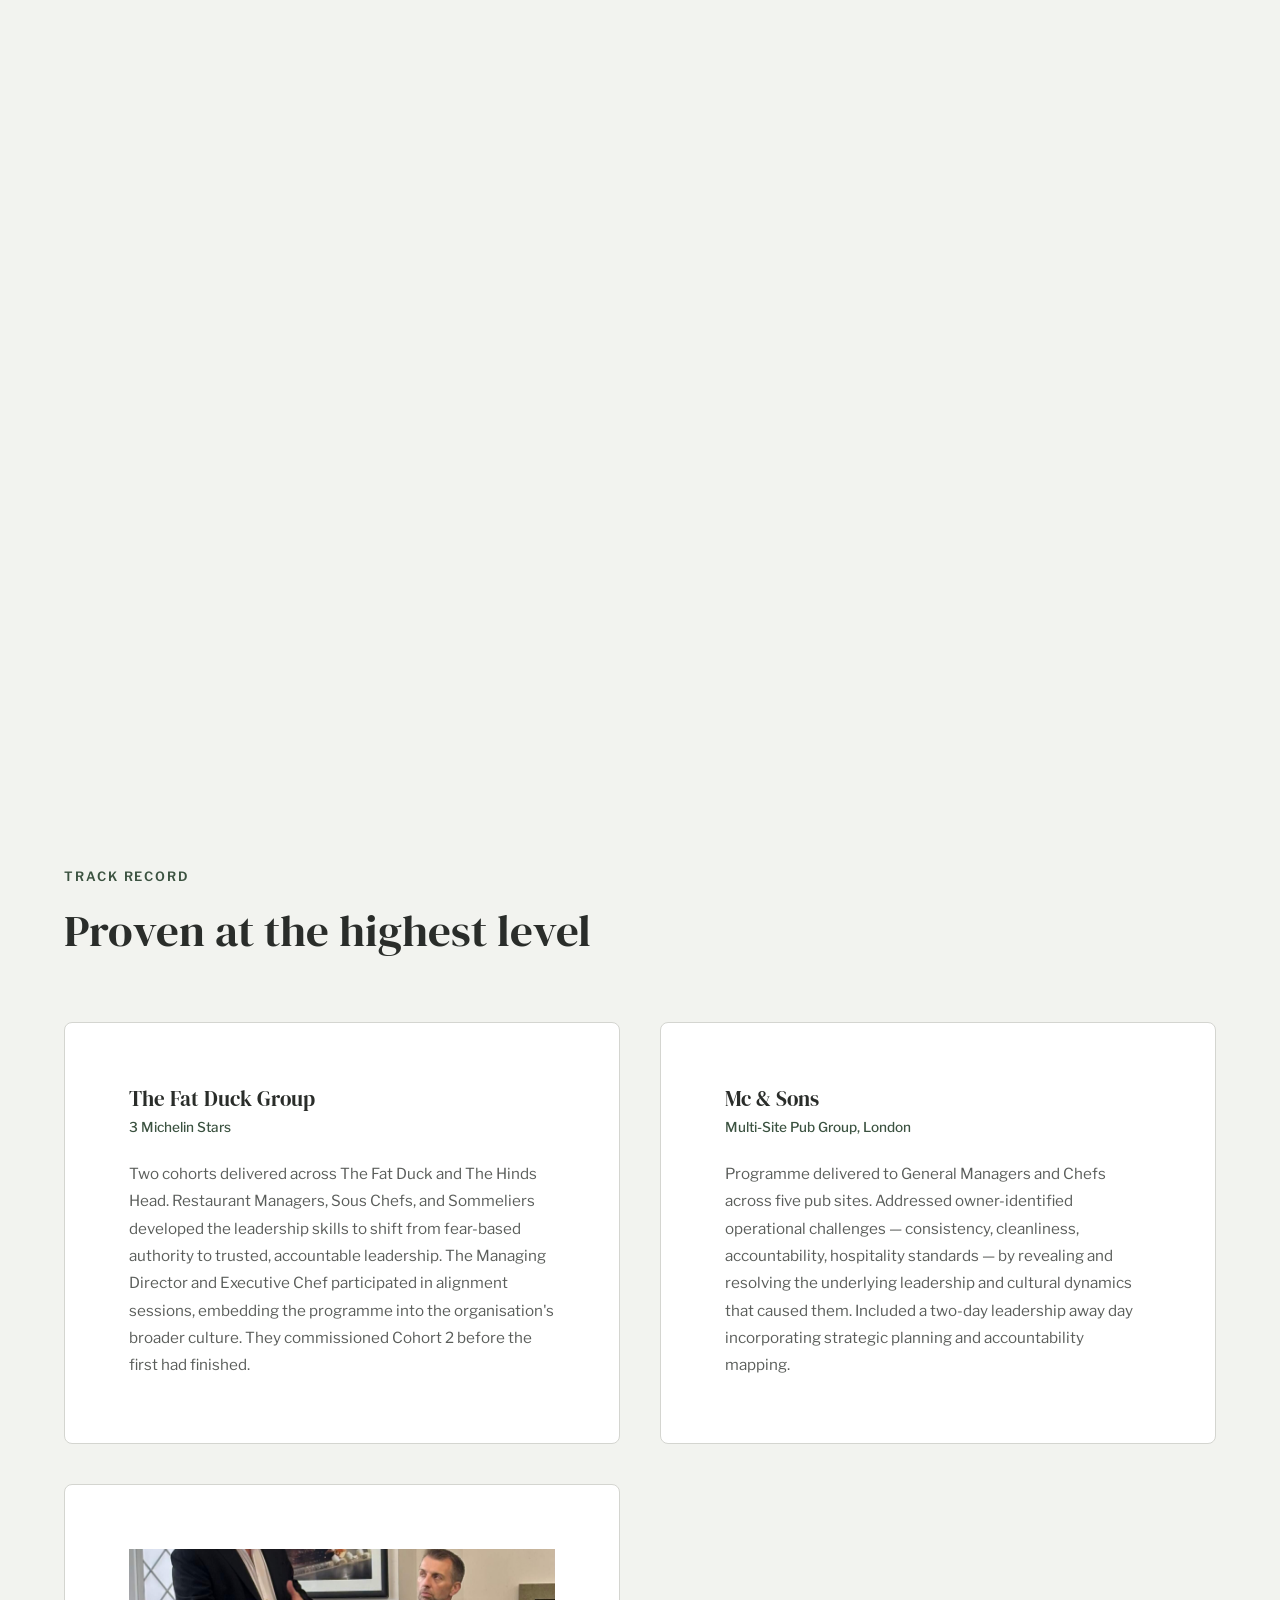
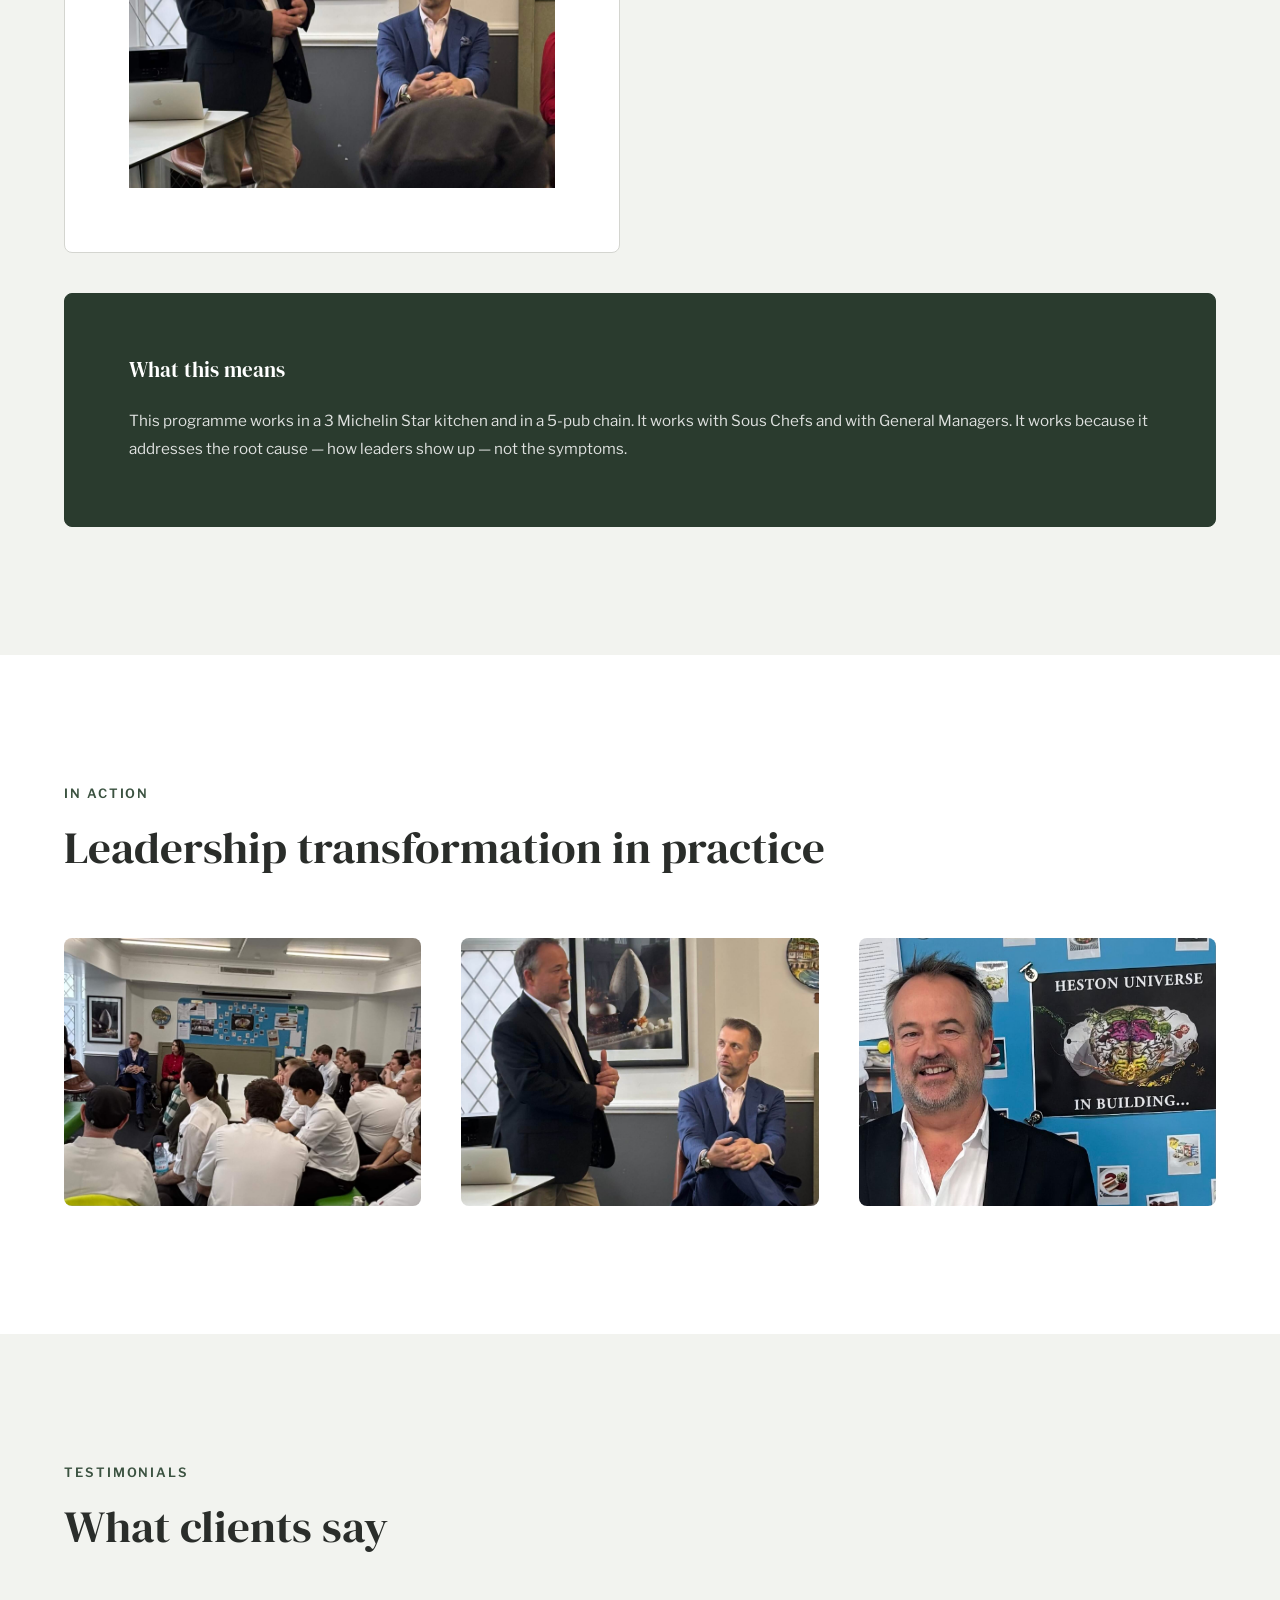
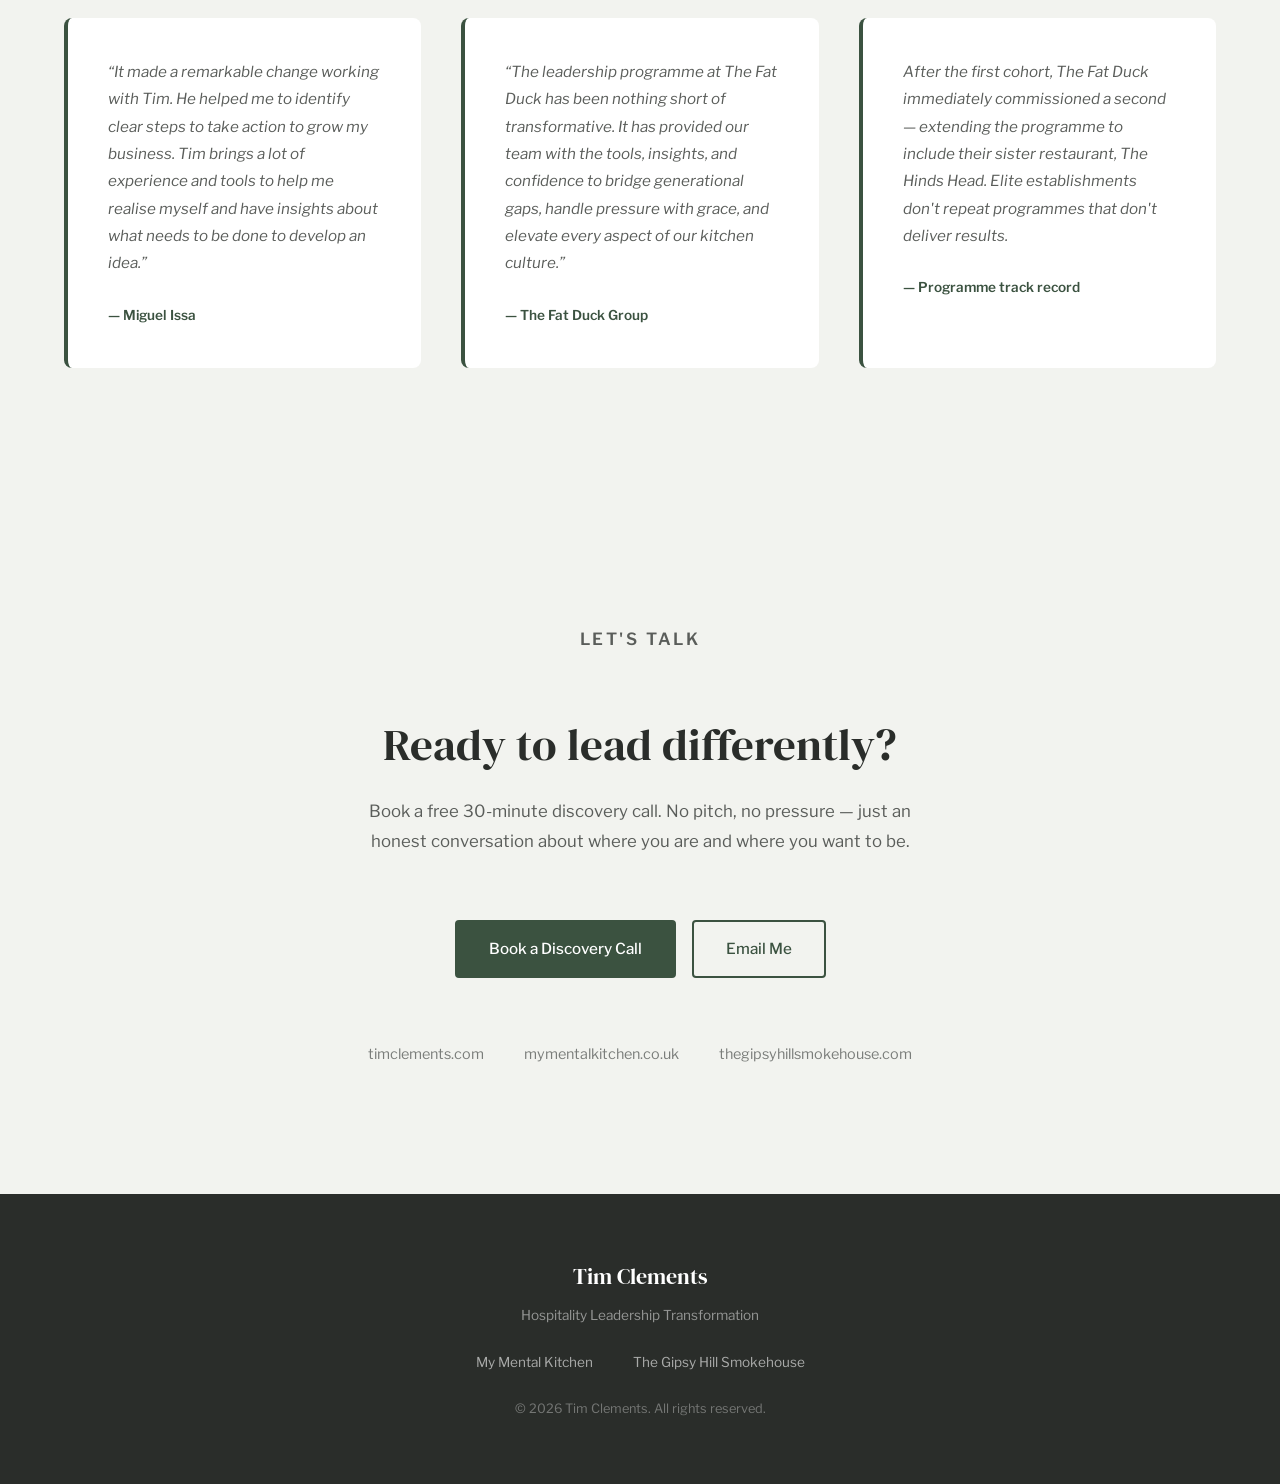
==== commit 9428a342: "Move Fat Duck quote into own section with white background - Separated quote from pillars section in" ====
--- a/index.html
+++ b/index.html
@@ -198,6 +198,12 @@
                     <p>Emotional &amp; Positive Intelligence, Mental Health, Reverse Mentoring, Learning Edge</p>
                 </div>
             </div>
+        </div>
+    </section>
+
+    <!-- Fat Duck Testimonial -->
+    <section class="section mmk-testimonial-section">
+        <div class="container">
             <blockquote class="mmk-quote mmk-quote-full">
                 <p>&ldquo;The leadership programme at The Fat Duck has been nothing short of transformative. It has provided our team with the tools, insights, and confidence to bridge generational gaps, handle pressure with grace, and elevate every aspect of our kitchen culture.&rdquo;</p>
                 <cite>&mdash; The Fat Duck Group</cite>
--- a/styles.css
+++ b/styles.css
@@ -724,6 +724,12 @@
     border-width: 2px;
 }
 
+/* --- MMK Testimonial Section --- */
+.mmk-testimonial-section {
+    background: var(--color-white);
+    padding: var(--space-xl) 0;
+}
+
 /* --- MMK Quote --- */
 .mmk-quote {
     padding: var(--space-lg);
@@ -768,7 +774,7 @@
 
 /* --- Testimonials --- */
 .testimonials {
-    background: var(--color-white);
+    background: var(--color-bg);
 }
 
 .testimonials-grid {
@@ -779,7 +785,7 @@
 
 .testimonial-card {
     padding: var(--space-lg);
-    background: var(--color-bg);
+    background: var(--color-white);
     border-radius: var(--radius-lg);
     border-left: 4px solid var(--color-primary);
 }
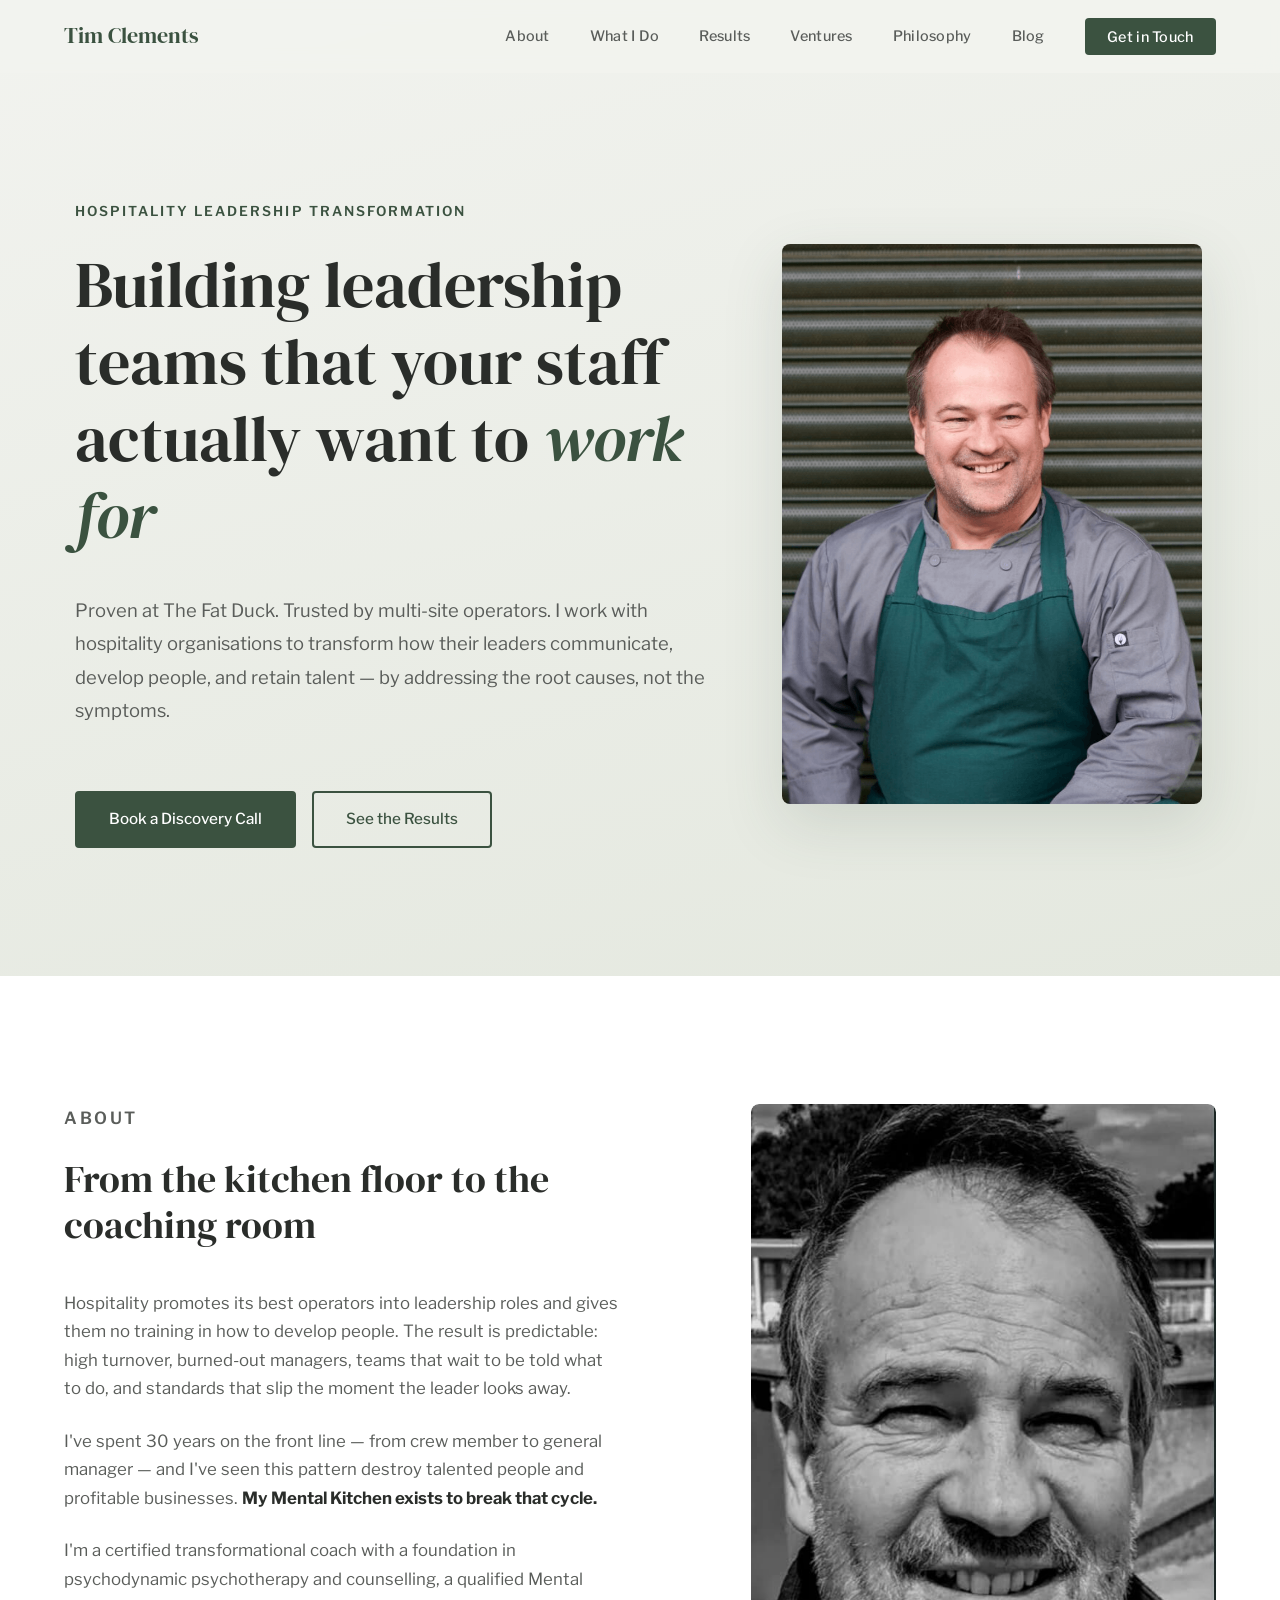
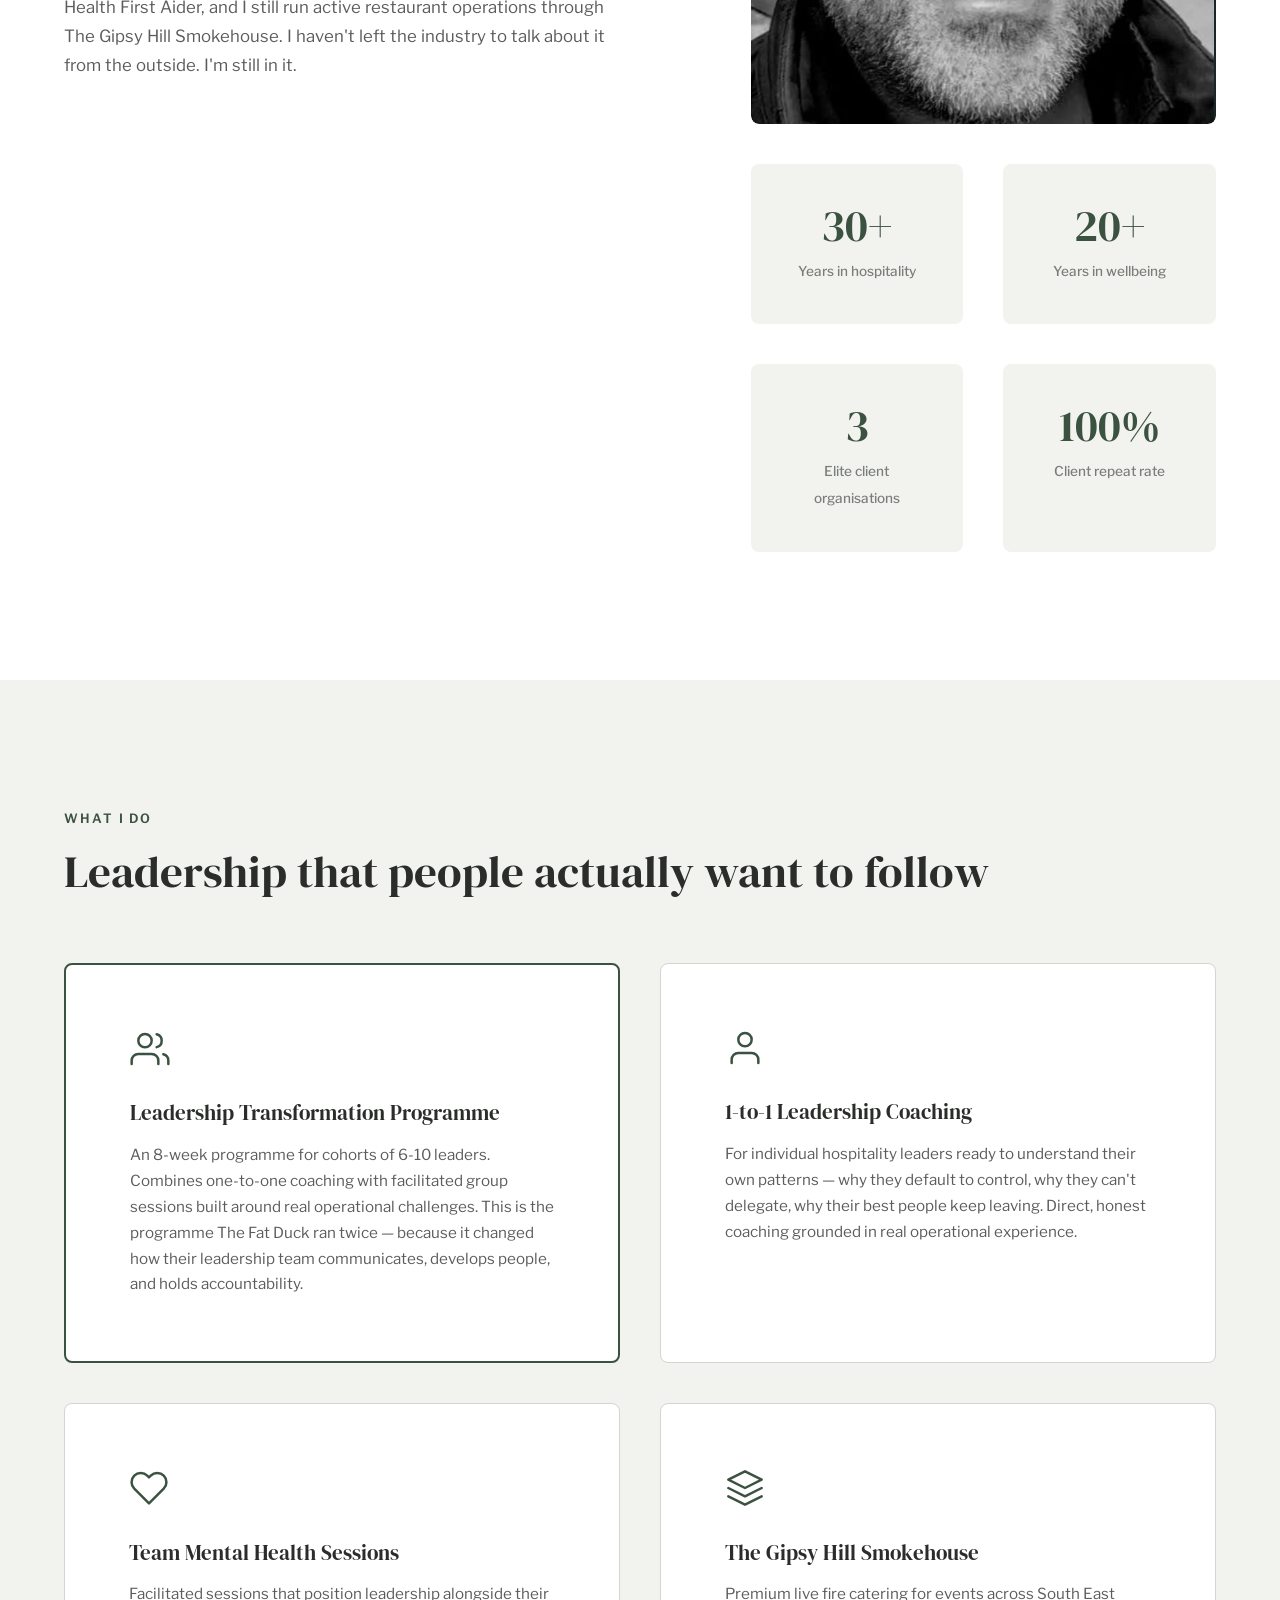
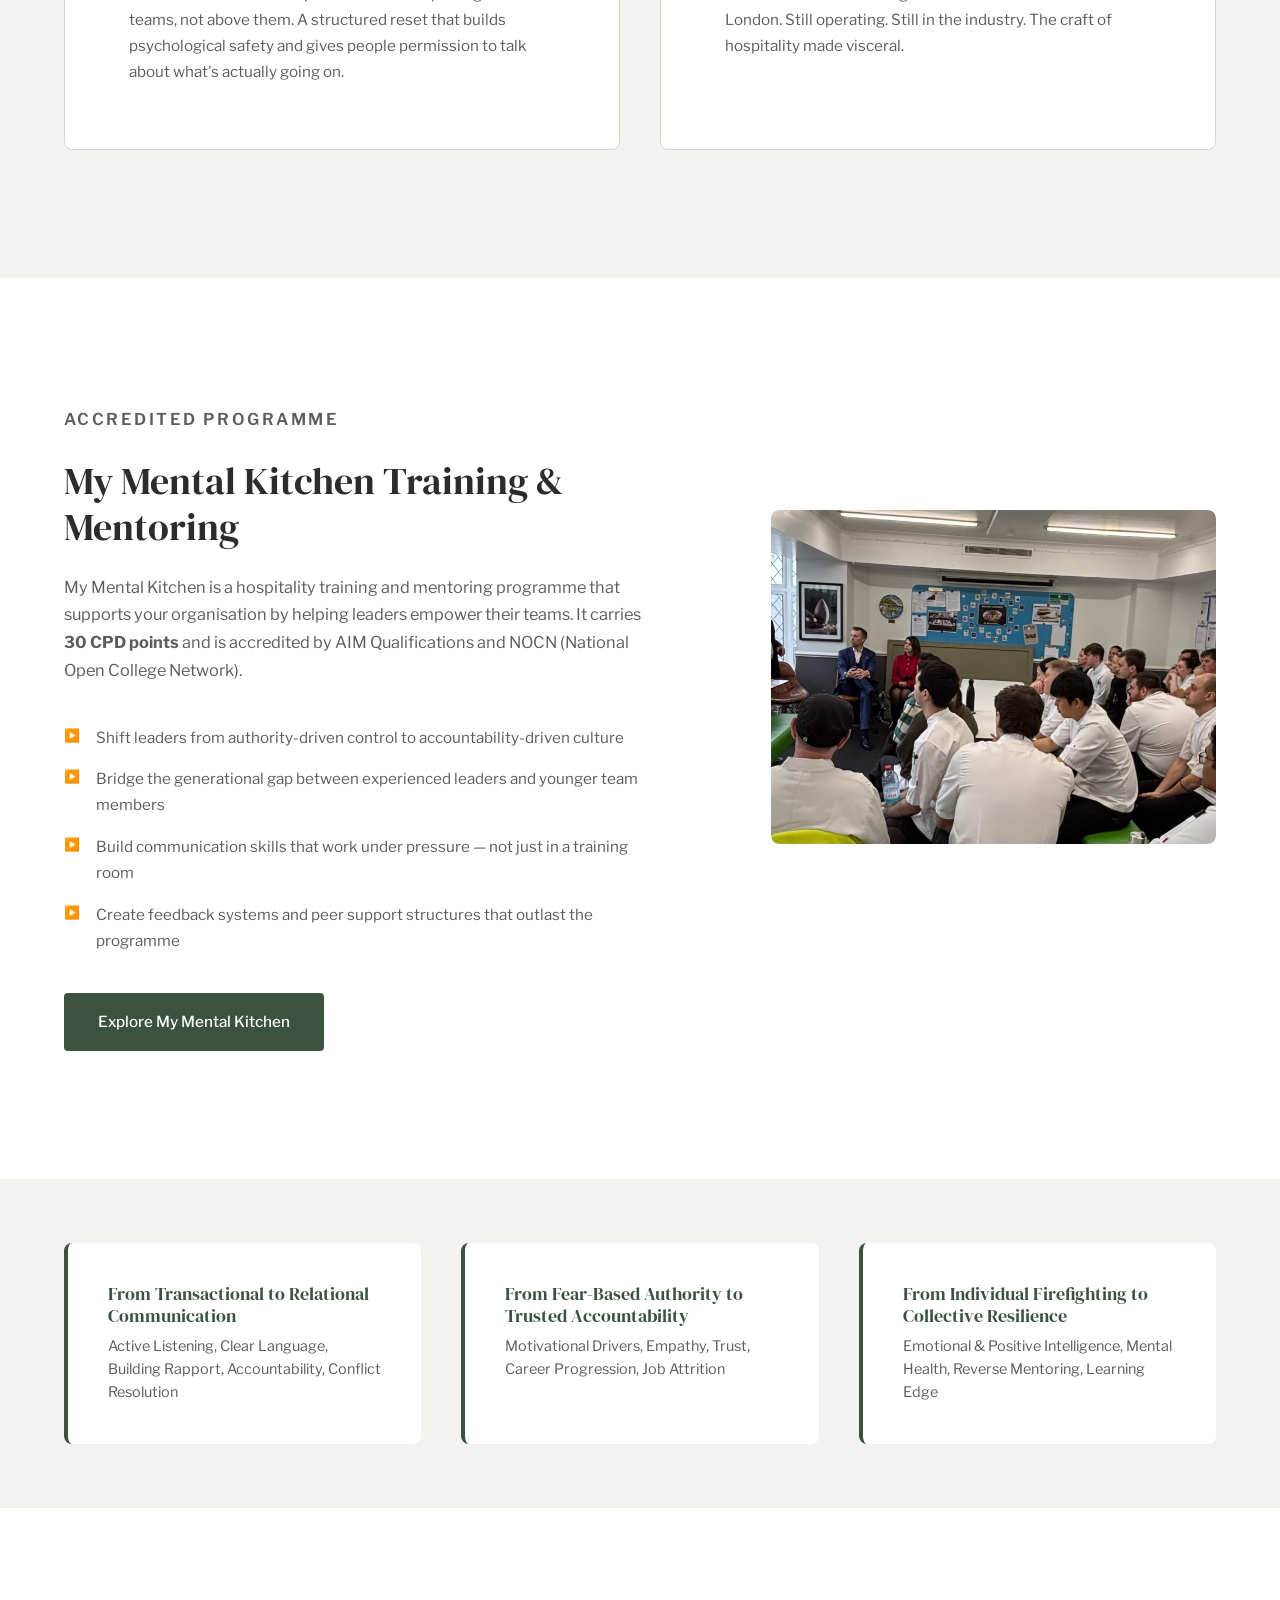
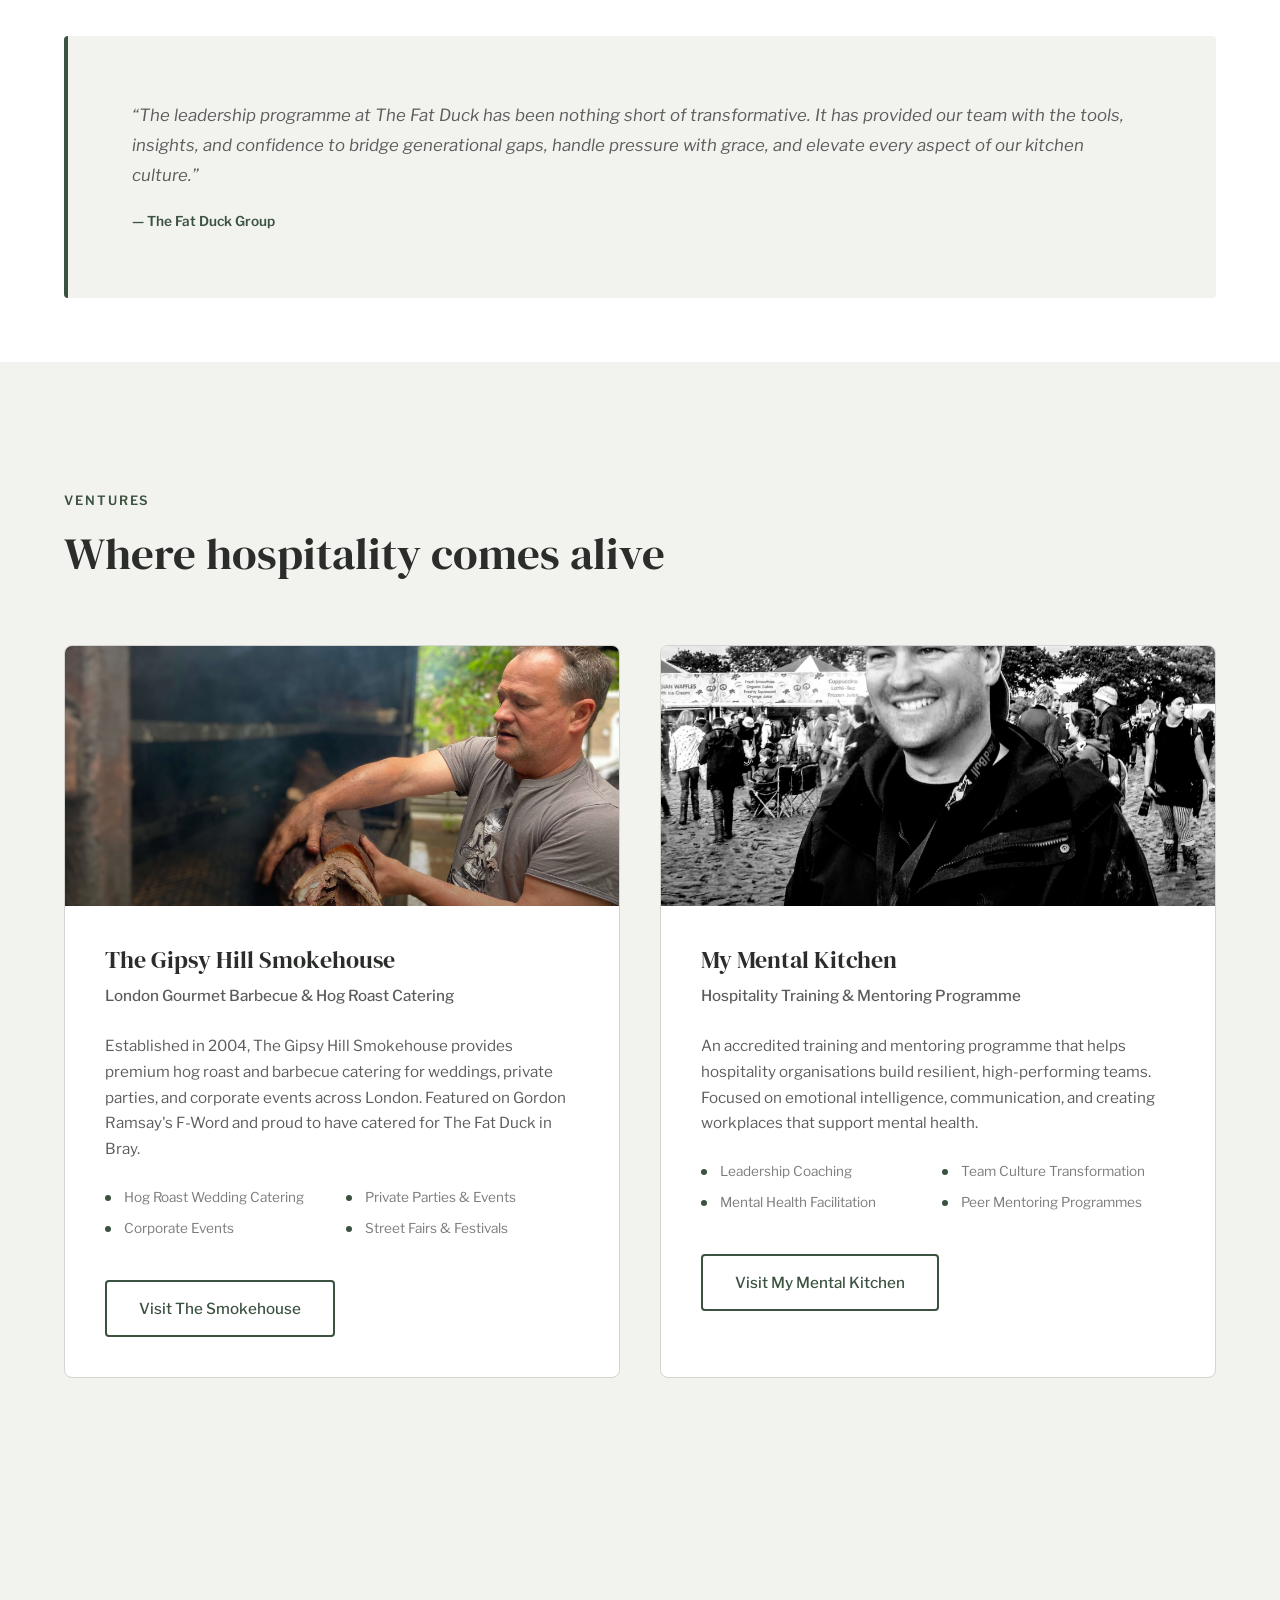
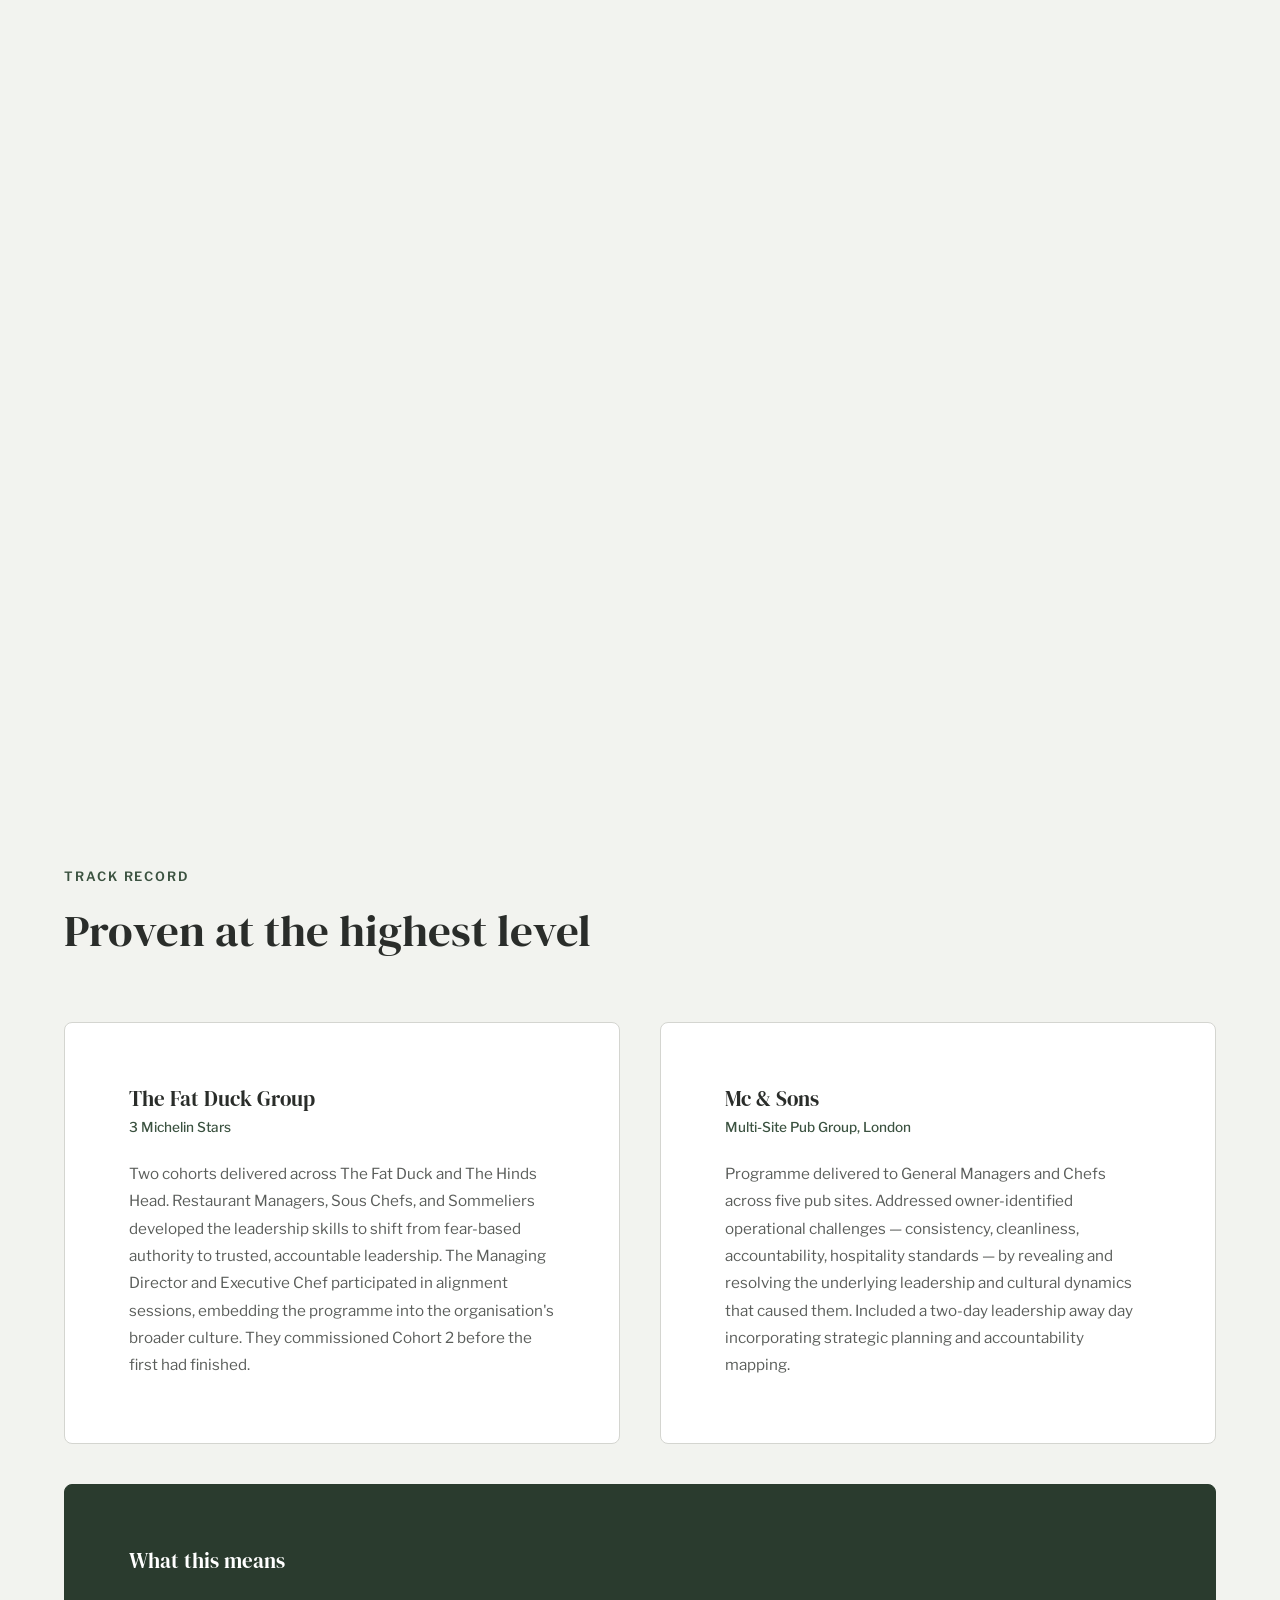
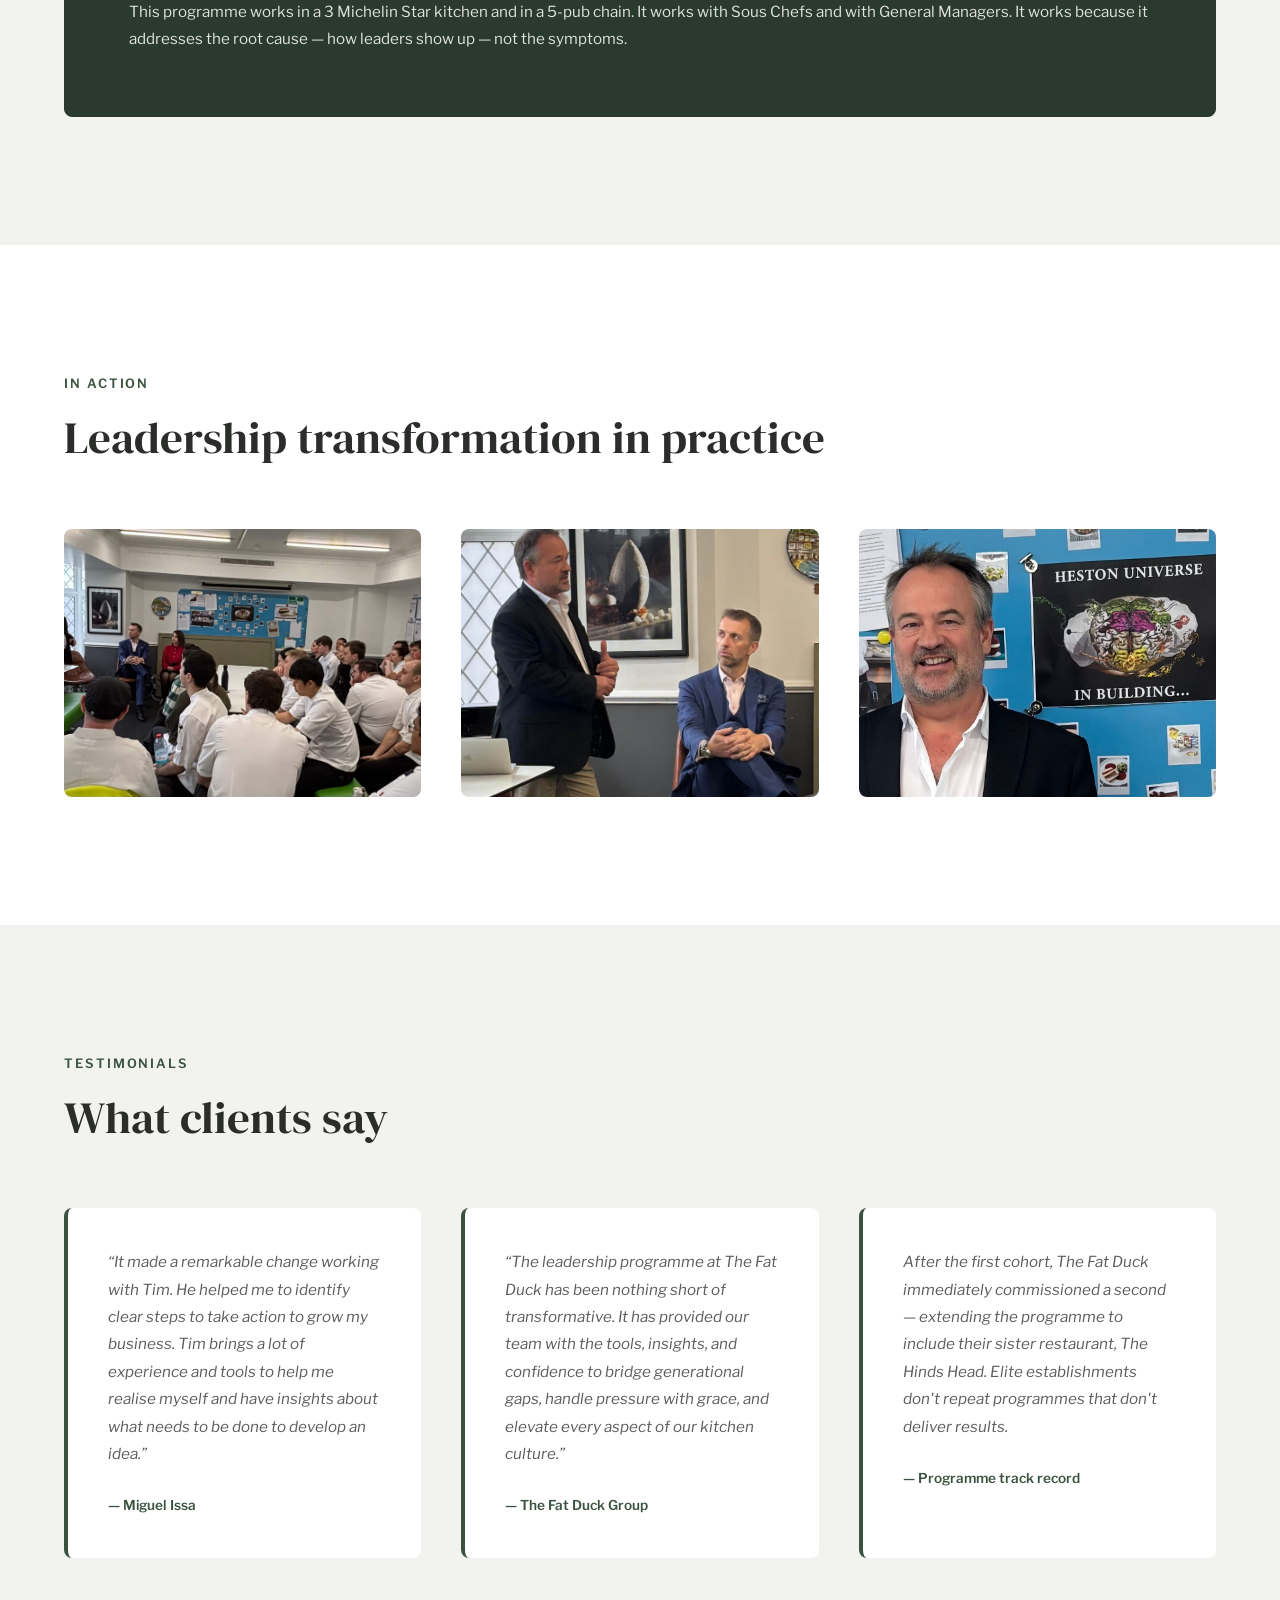
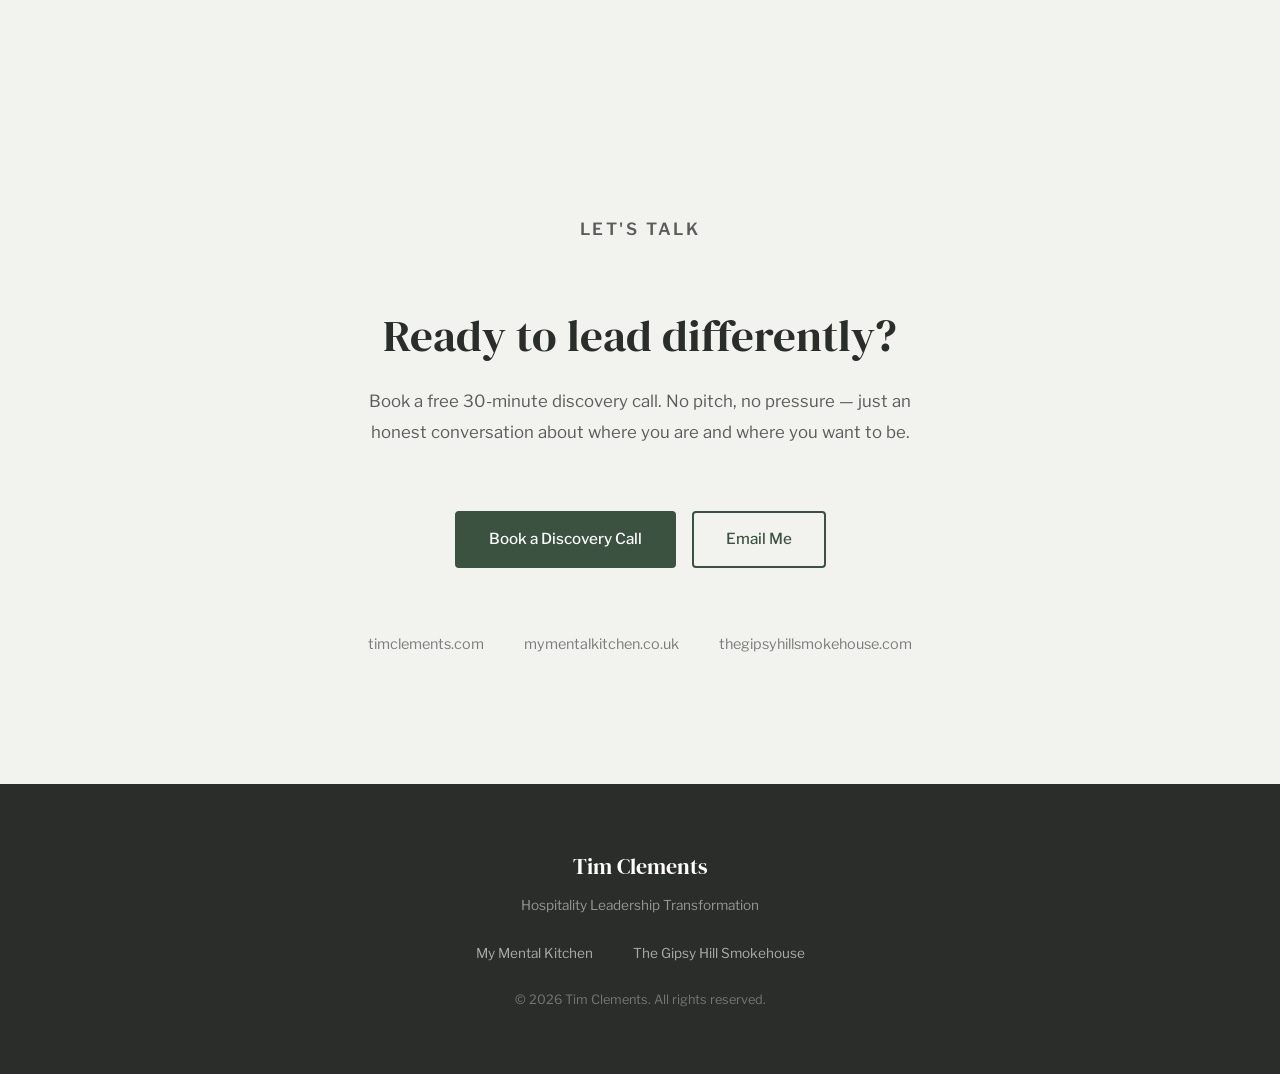
==== commit 5dd9e34b: "Remove image from Track Record section https://claude.ai/code/session_01X6R1FAQK8oJDJVnNJmxaik" ====
--- a/index.html
+++ b/index.html
@@ -290,12 +290,7 @@
                     <h3>Mc &amp; Sons <span class="result-detail">Multi-Site Pub Group, London</span></h3>
                     <p>Programme delivered to General Managers and Chefs across five pub sites. Addressed owner-identified operational challenges &mdash; consistency, cleanliness, accountability, hospitality standards &mdash; by revealing and resolving the underlying leadership and cultural dynamics that caused them. Included a two-day leadership away day incorporating strategic planning and accountability mapping.</p>
                 </div>
-                <div class="result-block result-block-image">
-                        <div class="result-images">
-                            <img src="images/IMG_6194.jpg" alt="Tim Clements presenting leadership programme" loading="lazy">
-                        </div>
-                    </div>
-                    <div class="result-block result-block-highlight">
+                <div class="result-block result-block-highlight">
                     <h3>What this means</h3>
                     <p>This programme works in a 3 Michelin Star kitchen and in a 5-pub chain. It works with Sous Chefs and with General Managers. It works because it addresses the root cause &mdash; how leaders show up &mdash; not the symptoms.</p>
                 </div>
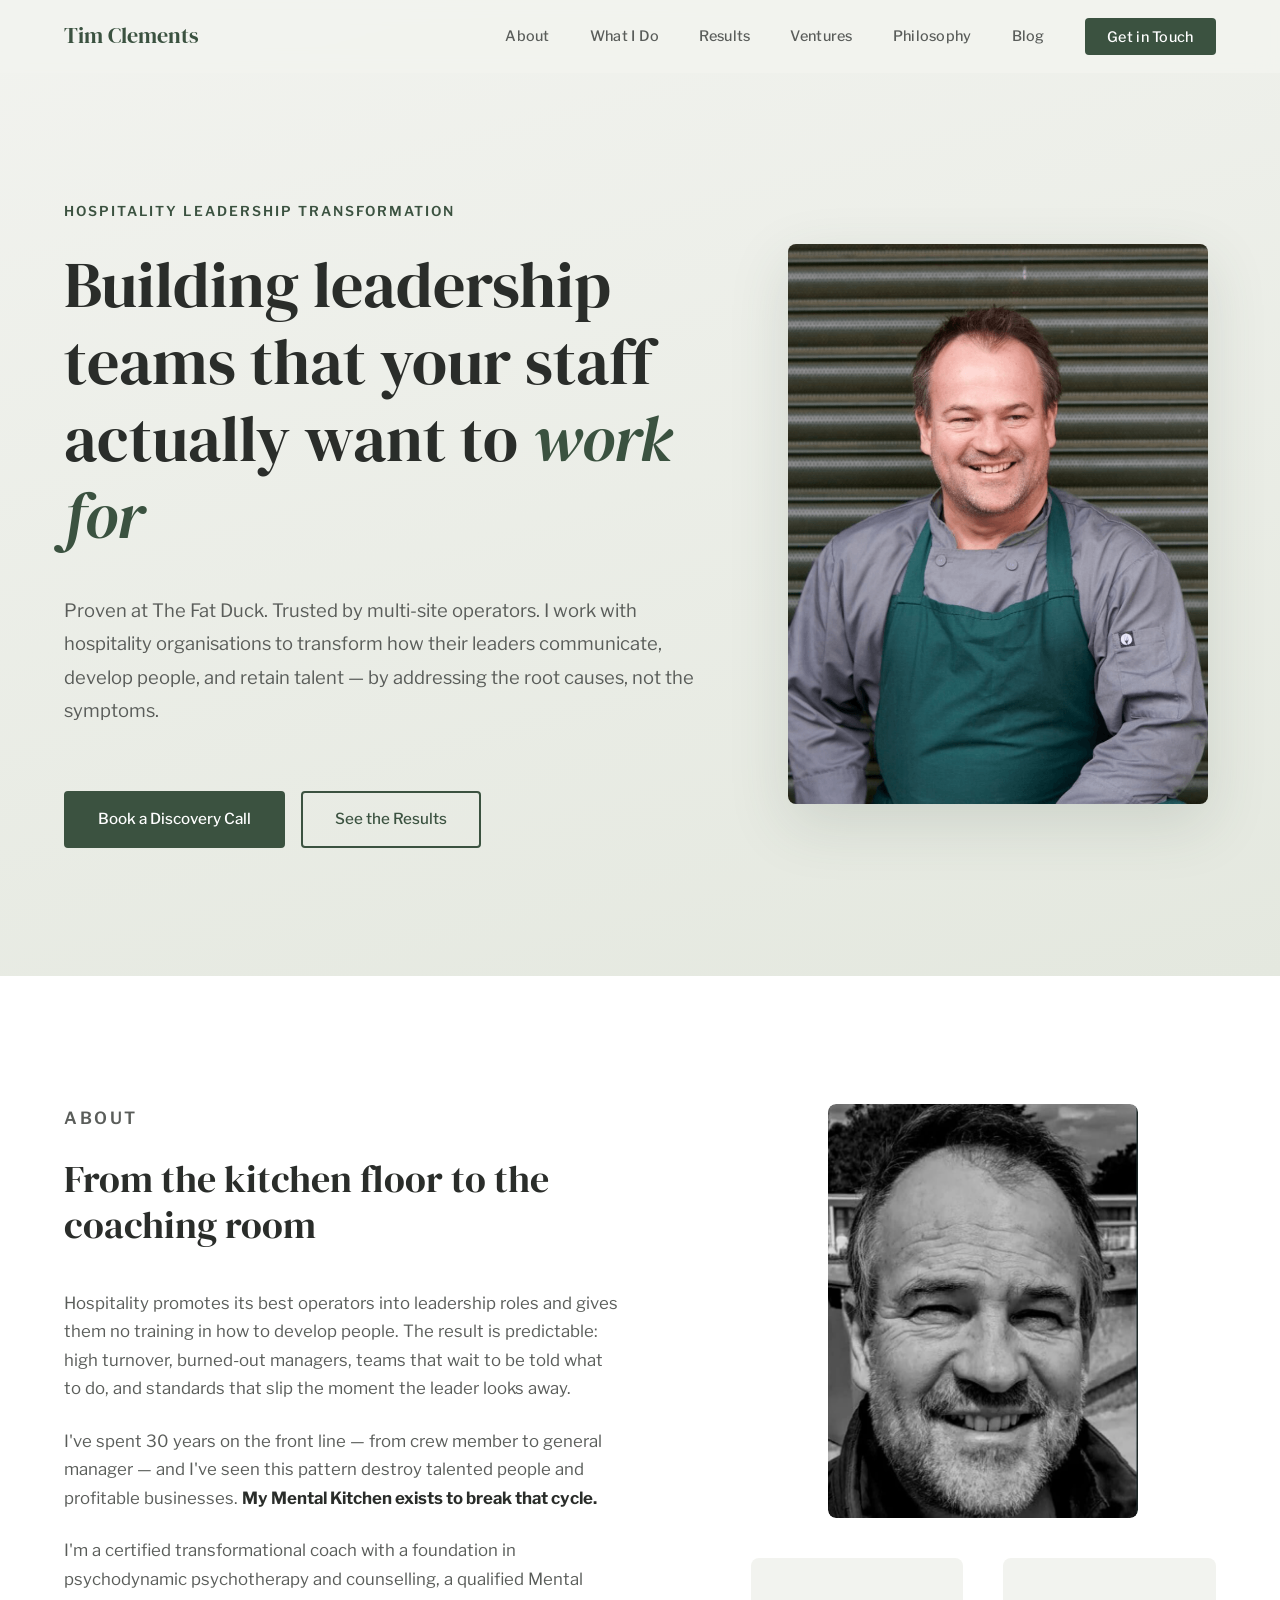
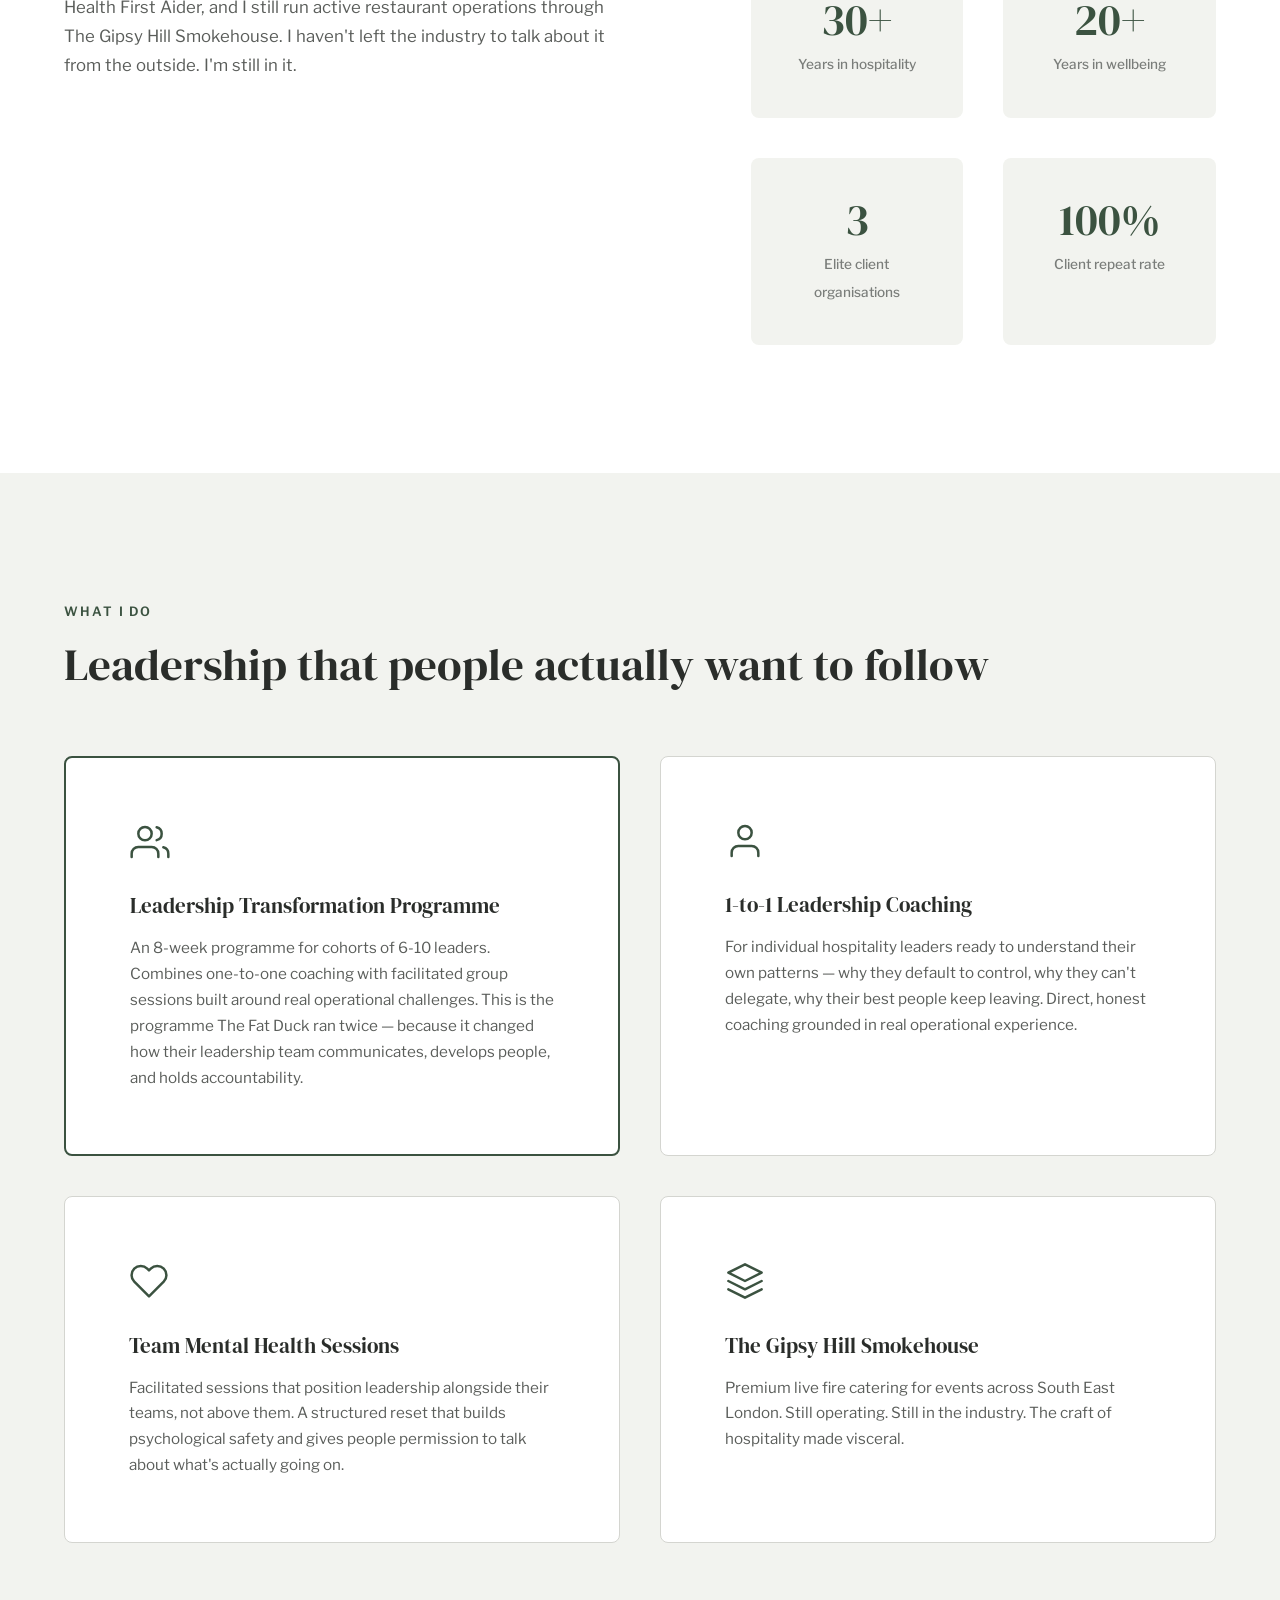
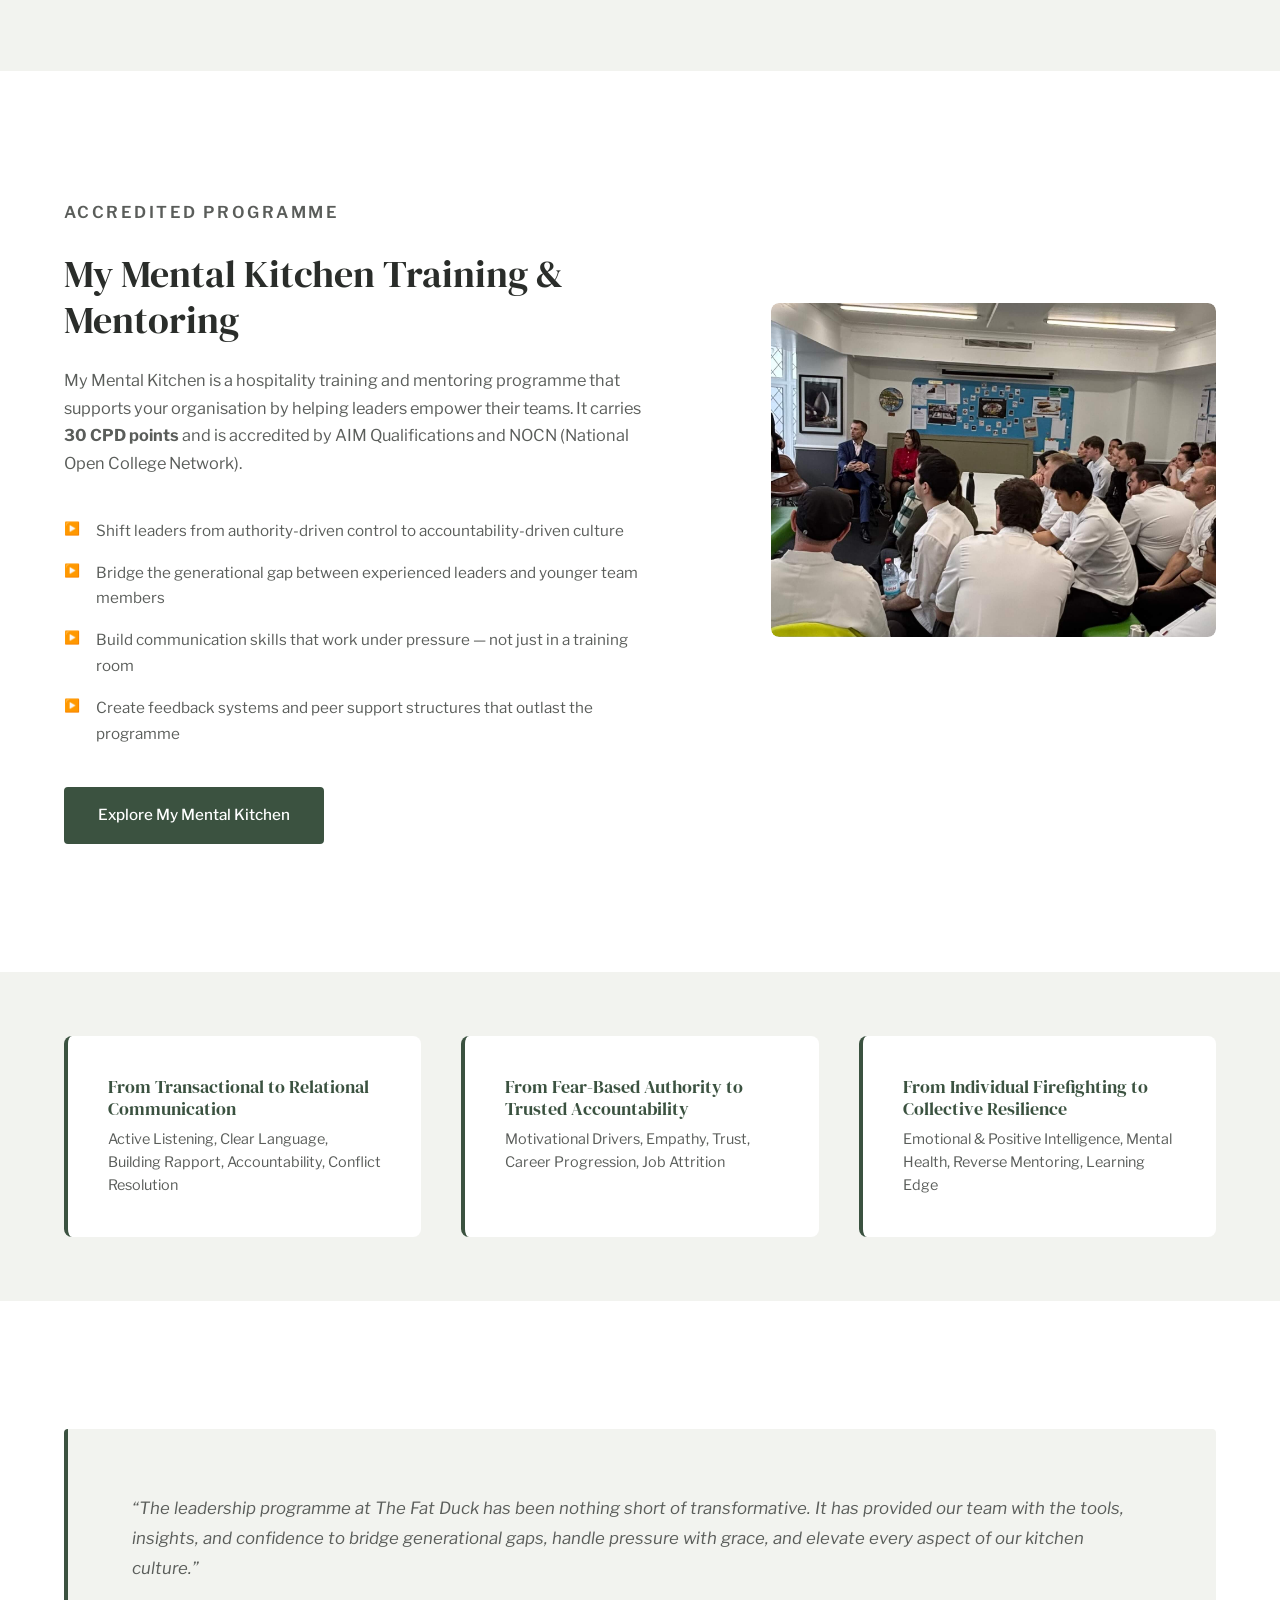
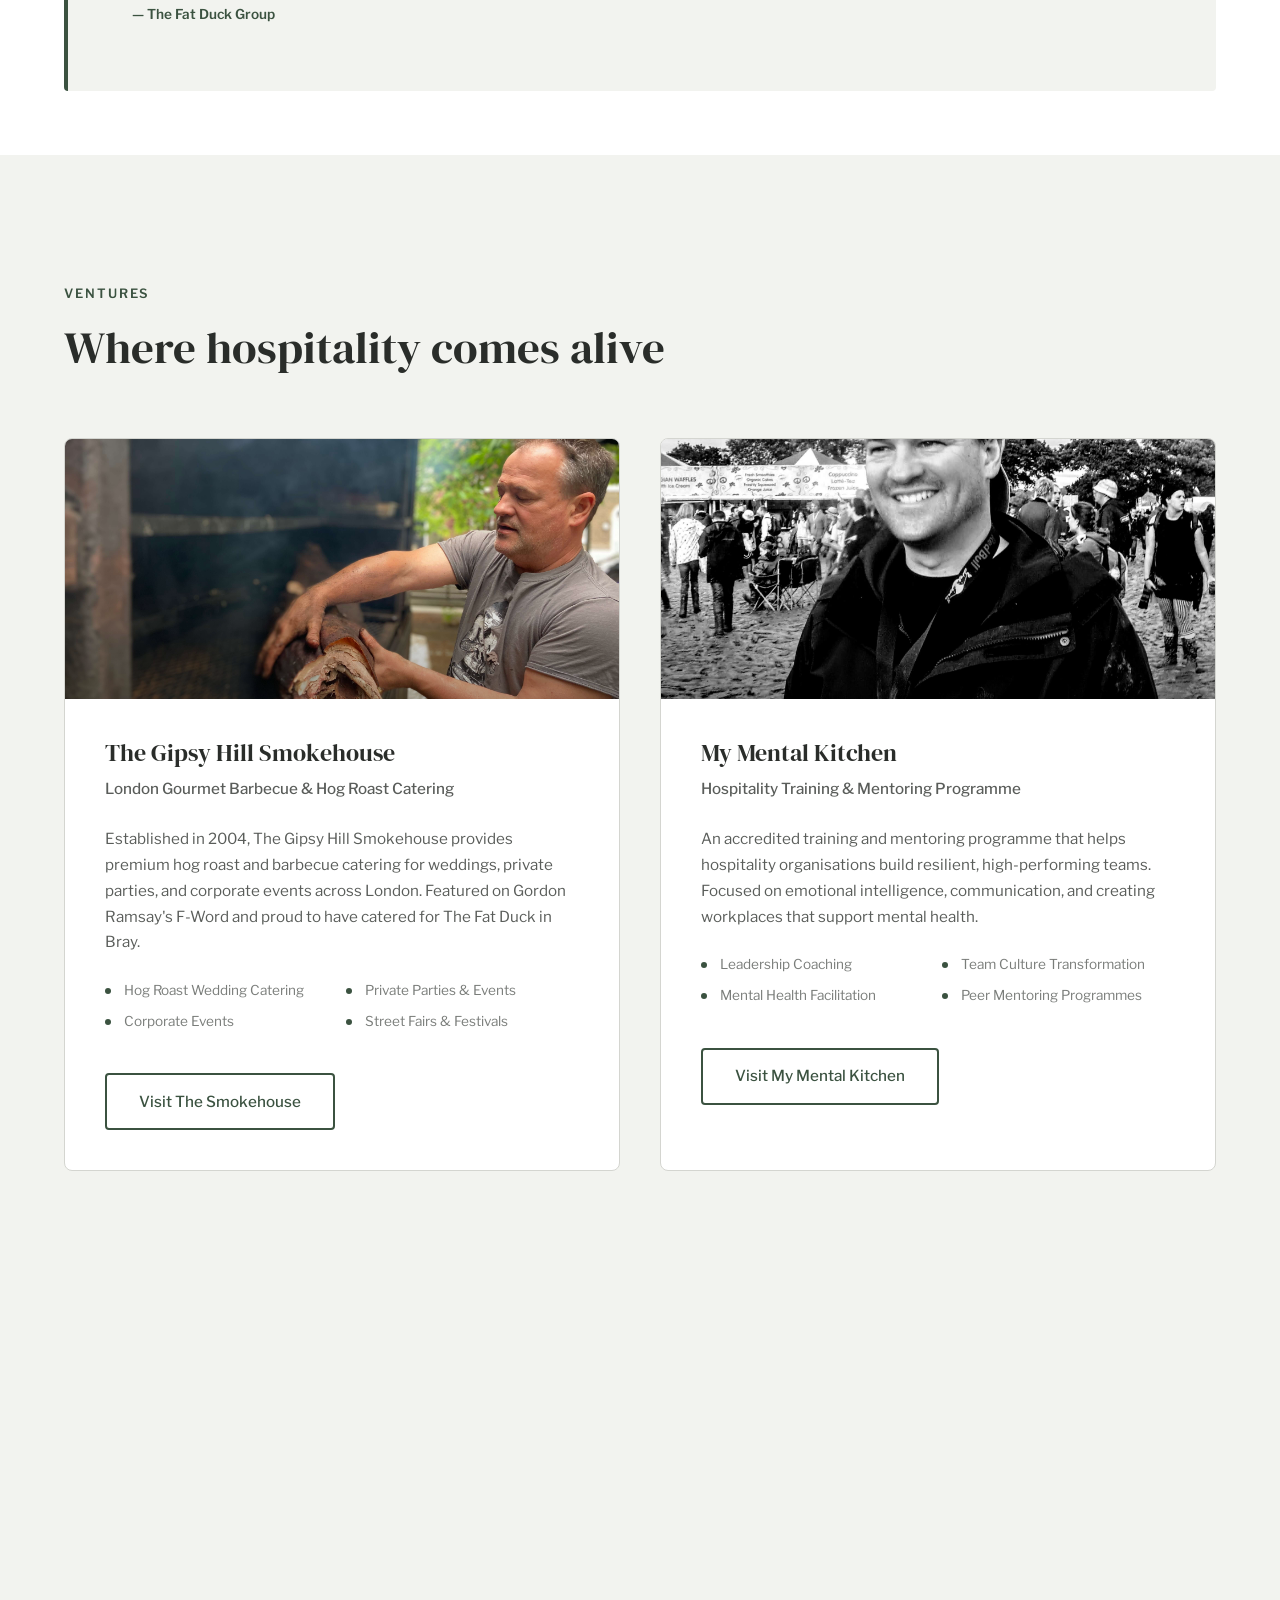
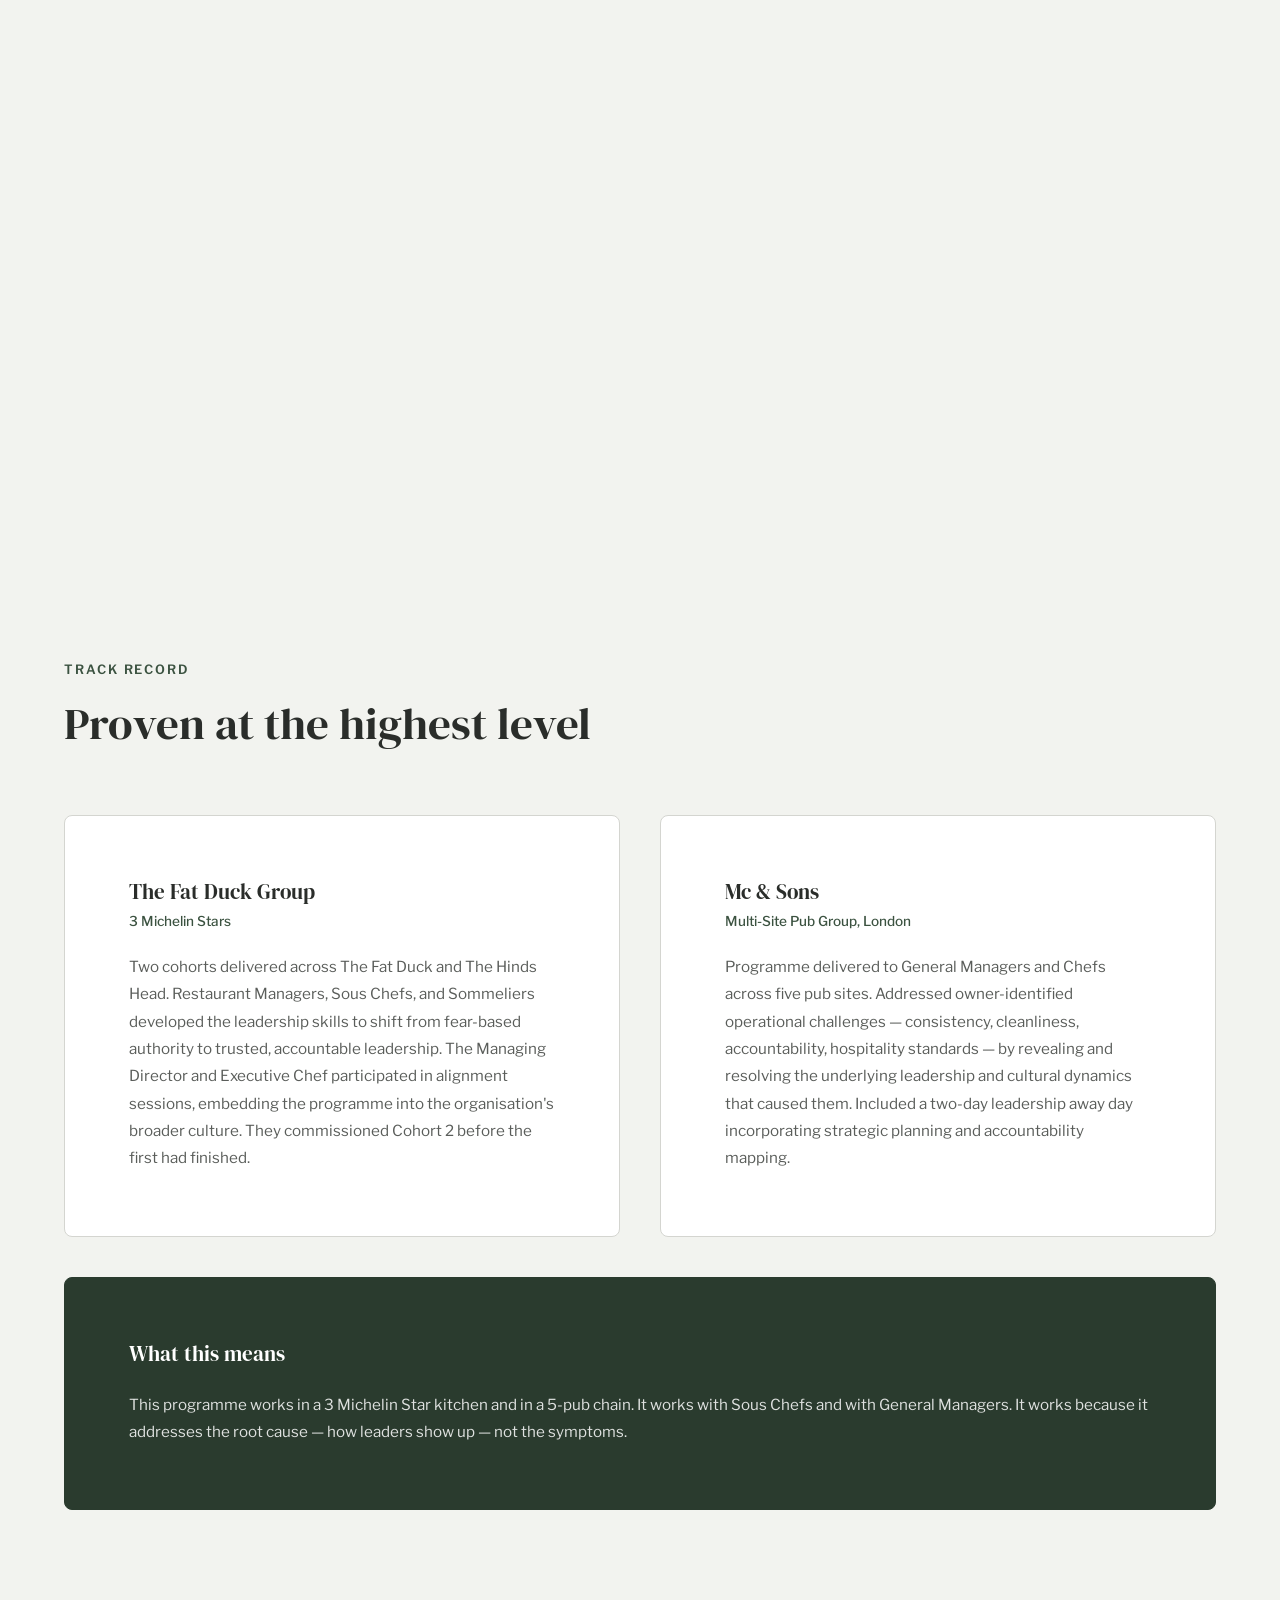
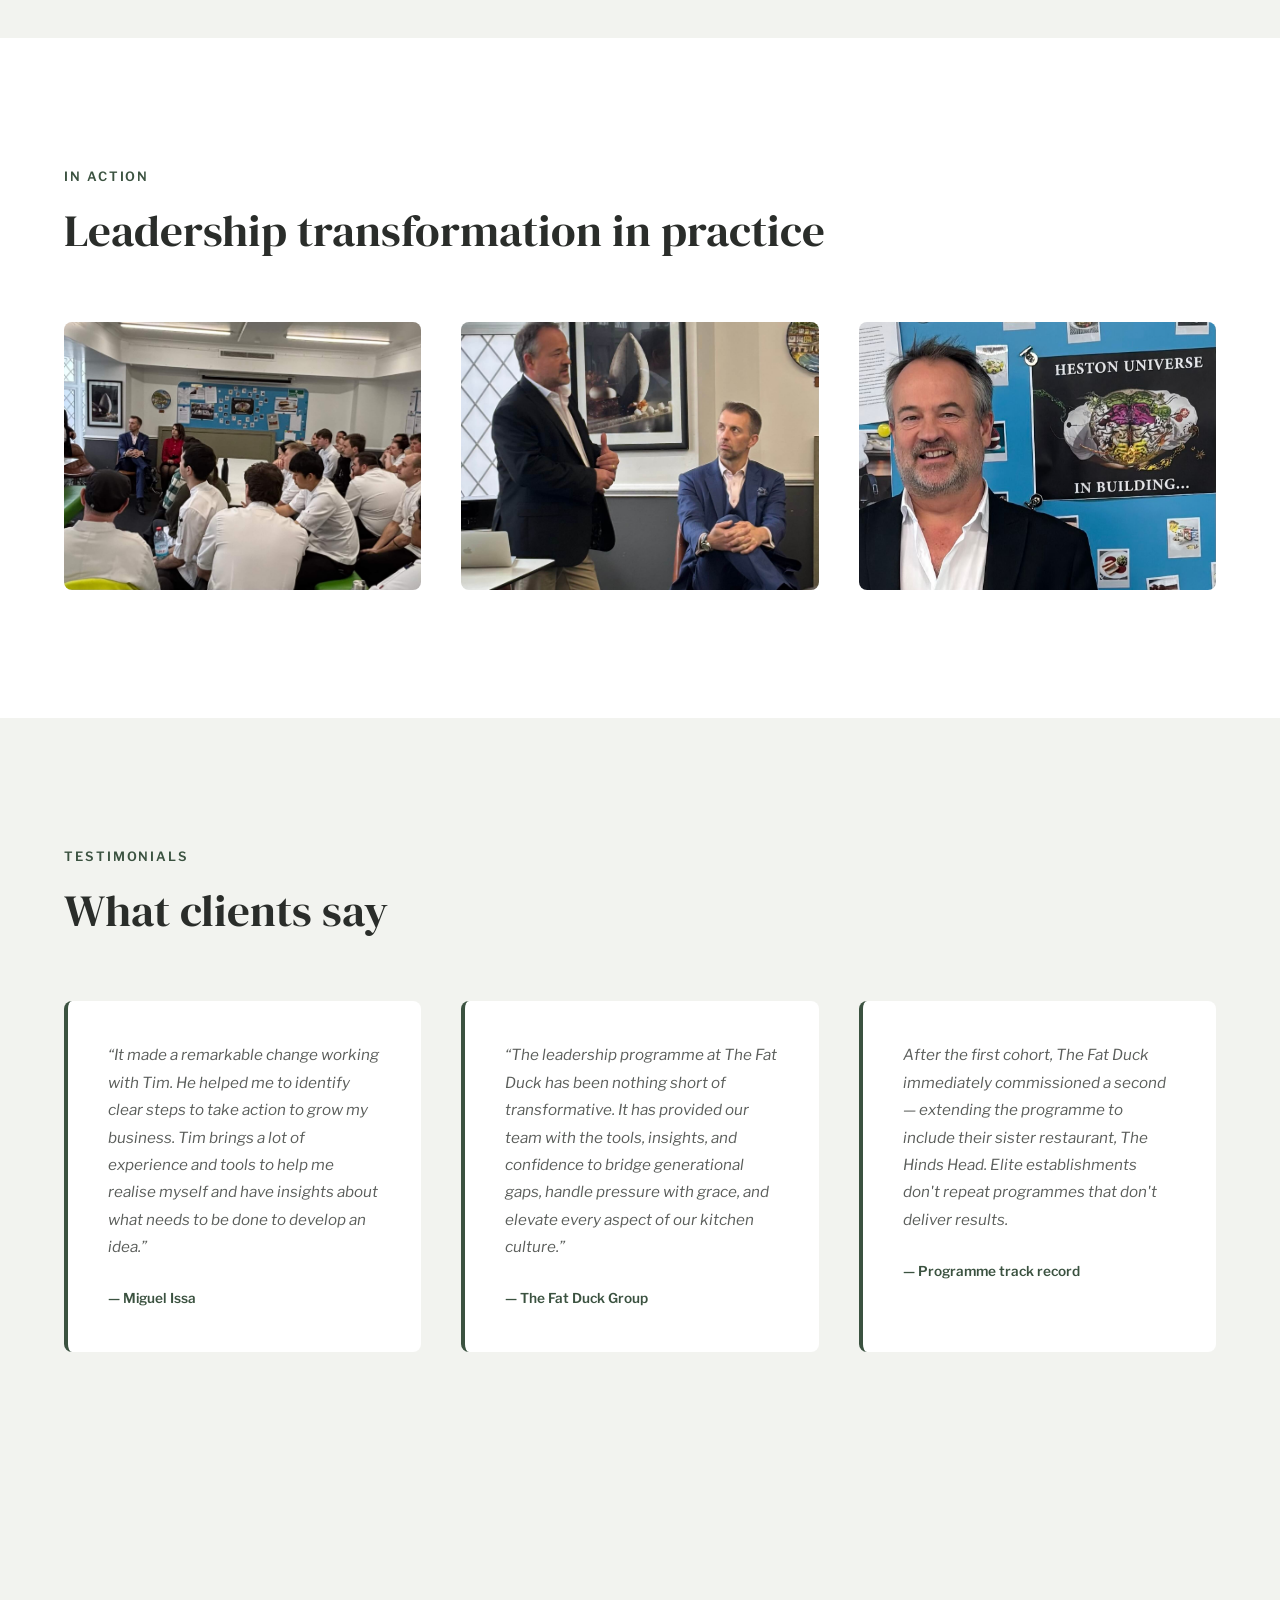
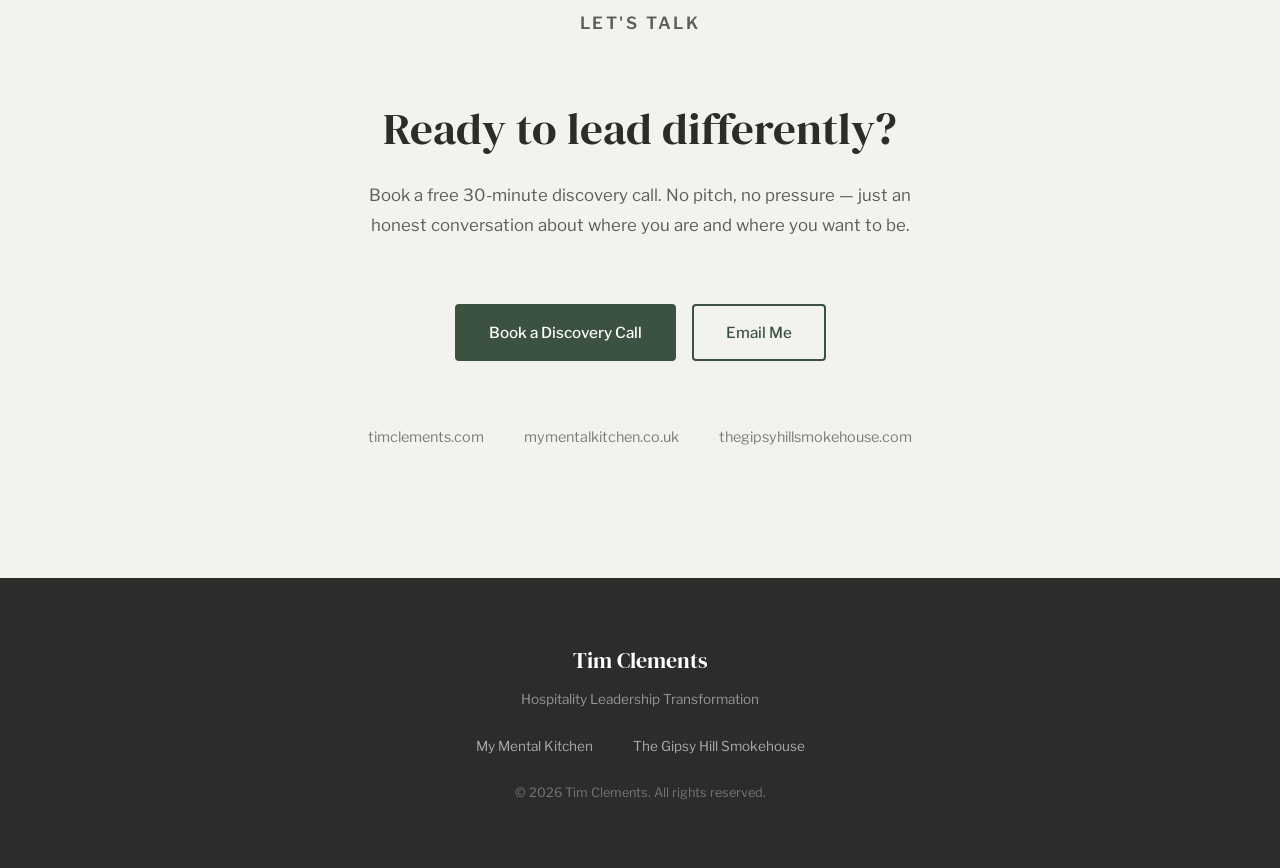
==== commit 353d756d: "Fix critical SEO issues from audit - Create robots.txt with correct sitemap URL pointing to   www.ti" ====
--- a/index.html
+++ b/index.html
@@ -3,11 +3,52 @@
 <head>
     <meta charset="UTF-8">
     <meta name="viewport" content="width=device-width, initial-scale=1.0">
-    <title>Tim Clements — Hospitality Leadership Transformation</title>
-    <meta name="description" content="Hospitality leadership transformation proven at The Fat Duck (3 Michelin Stars) and multi-site pub operations. Tim Clements helps hospitality organisations build leadership teams that retain talent and elevate performance.">
-    <meta property="og:title" content="Tim Clements — Hospitality Leadership Transformation">
-    <meta property="og:description" content="Hospitality leadership transformation proven at The Fat Duck (3 Michelin Stars) and multi-site pub operations. Tim Clements helps hospitality organisations build leadership teams that retain talent and elevate performance.">
+    <title>Hospitality Leadership Coaching & Training | Tim Clements</title>
+    <meta name="description" content="Hospitality leadership coaching proven at The Fat Duck. Tim Clements helps restaurants and hospitality teams retain talent, reduce turnover, and build accountable leadership. Book a free discovery call.">
+    <link rel="canonical" href="https://www.timclements.com/">
+    <meta property="og:title" content="Hospitality Leadership Coaching & Training | Tim Clements">
+    <meta property="og:description" content="Hospitality leadership coaching proven at The Fat Duck. Tim Clements helps restaurants and hospitality teams retain talent, reduce turnover, and build accountable leadership.">
     <meta property="og:type" content="website">
+    <meta property="og:url" content="https://www.timclements.com/">
+    <meta property="og:image" content="https://www.timclements.com/images/tim-chef.jpeg">
+    <meta property="og:image:width" content="1200">
+    <meta property="og:image:height" content="630">
+    <meta property="og:site_name" content="Tim Clements">
+    <meta name="twitter:card" content="summary_large_image">
+    <meta name="twitter:title" content="Hospitality Leadership Coaching & Training | Tim Clements">
+    <meta name="twitter:description" content="Hospitality leadership coaching proven at The Fat Duck. Build leadership teams your staff actually want to work for.">
+    <meta name="twitter:image" content="https://www.timclements.com/images/tim-chef.jpeg">
+    <script type="application/ld+json">
+    {
+      "@context": "https://schema.org",
+      "@graph": [
+        {
+          "@type": "Person",
+          "name": "Tim Clements",
+          "url": "https://www.timclements.com",
+          "jobTitle": "Hospitality Leadership Coach",
+          "description": "Certified transformational coach, founder of My Mental Kitchen, and owner of The Gipsy Hill Smokehouse. 30+ years in hospitality.",
+          "sameAs": [
+            "https://www.mymentalkitchen.co.uk",
+            "https://www.thegipsyhillsmokehouse.com"
+          ]
+        },
+        {
+          "@type": "ProfessionalService",
+          "name": "Tim Clements — Hospitality Leadership Coaching",
+          "url": "https://www.timclements.com",
+          "description": "Leadership coaching and training for hospitality organisations. Proven at The Fat Duck (3 Michelin Stars) and multi-site pub operations.",
+          "founder": {
+            "@type": "Person",
+            "name": "Tim Clements"
+          },
+          "areaServed": "GB",
+          "serviceType": ["Leadership Coaching", "Hospitality Training", "Team Mental Health"],
+          "email": "tim@timclements.com"
+        }
+      ]
+    }
+    </script>
     <link rel="preconnect" href="https://fonts.googleapis.com">
     <link rel="preconnect" href="https://fonts.gstatic.com" crossorigin>
     <link href="https://fonts.googleapis.com/css2?family=DM+Serif+Display:ital@0;1&family=Libre+Franklin:wght@300;400;500;600;700&display=swap" rel="stylesheet">
--- a/styles.css
+++ b/styles.css
@@ -42,6 +42,8 @@
 html {
     scroll-behavior: smooth;
     font-size: 16px;
+    overflow-x: hidden;
+    width: 100%;
 }
 
 body {
@@ -51,6 +53,15 @@
     line-height: 1.7;
     -webkit-font-smoothing: antialiased;
     -moz-osx-font-smoothing: grayscale;
+    overflow-x: hidden;
+    overflow-wrap: break-word;
+    width: 100%;
+    max-width: 100vw;
+}
+
+img {
+    max-width: 100%;
+    height: auto;
 }
 
 h1, h2, h3, h4 {
@@ -75,6 +86,7 @@
 }
 
 .container {
+    width: 100%;
     max-width: 1200px;
     margin: 0 auto;
     padding: 0 var(--space-md);
@@ -221,12 +233,14 @@
     align-items: center;
     padding-top: 72px;
     background: linear-gradient(165deg, var(--color-bg) 0%, #e4e8df 100%);
+    overflow: hidden;
 }
 
 .hero-split {
     display: grid;
     grid-template-columns: 1.2fr 0.8fr;
     align-items: center;
+    width: 100%;
     max-width: 1200px;
     margin: 0 auto;
     padding: 0 var(--space-md);
@@ -292,6 +306,7 @@
 /* --- Sections --- */
 .section {
     padding: var(--space-3xl) 0;
+    overflow: hidden;
 }
 
 .section-label {
@@ -318,6 +333,7 @@
     grid-template-columns: 1.2fr 1fr;
     gap: var(--space-3xl);
     align-items: start;
+    min-width: 0;
 }
 
 .about-content h2 {
@@ -339,11 +355,19 @@
     display: flex;
     flex-direction: column;
     gap: var(--space-lg);
+    min-width: 0;
+}
+
+.about-content {
+    min-width: 0;
 }
 
 .about-portrait {
     border-radius: var(--radius-lg);
     overflow: hidden;
+    max-width: 66.67%;
+    margin-left: auto;
+    margin-right: auto;
 }
 
 .about-portrait img {
@@ -359,6 +383,7 @@
     display: grid;
     grid-template-columns: 1fr 1fr;
     gap: var(--space-lg);
+    width: 100%;
 }
 
 .stat {
@@ -988,9 +1013,9 @@
 
     .hero-image img {
         max-width: 280px;
-        aspect-ratio: 1;
-        border-radius: 50%;
-        object-position: center top;
+        aspect-ratio: 1 / 1;
+        border-radius: var(--radius-lg);
+        object-position: center 20%;
     }
 
     .about-grid,
@@ -1058,7 +1083,7 @@
     }
 
     .hero-container {
-        padding: var(--space-xl) var(--space-md);
+        padding: var(--space-md) var(--space-md) var(--space-xl);
     }
 
     .hero-title {
@@ -1067,6 +1092,15 @@
 
     .about-stats {
         grid-template-columns: 1fr 1fr;
+        gap: var(--space-sm);
+    }
+
+    .stat {
+        padding: var(--space-md);
+    }
+
+    .stat-number {
+        font-size: 2.2rem;
     }
 
     .venture-services {
